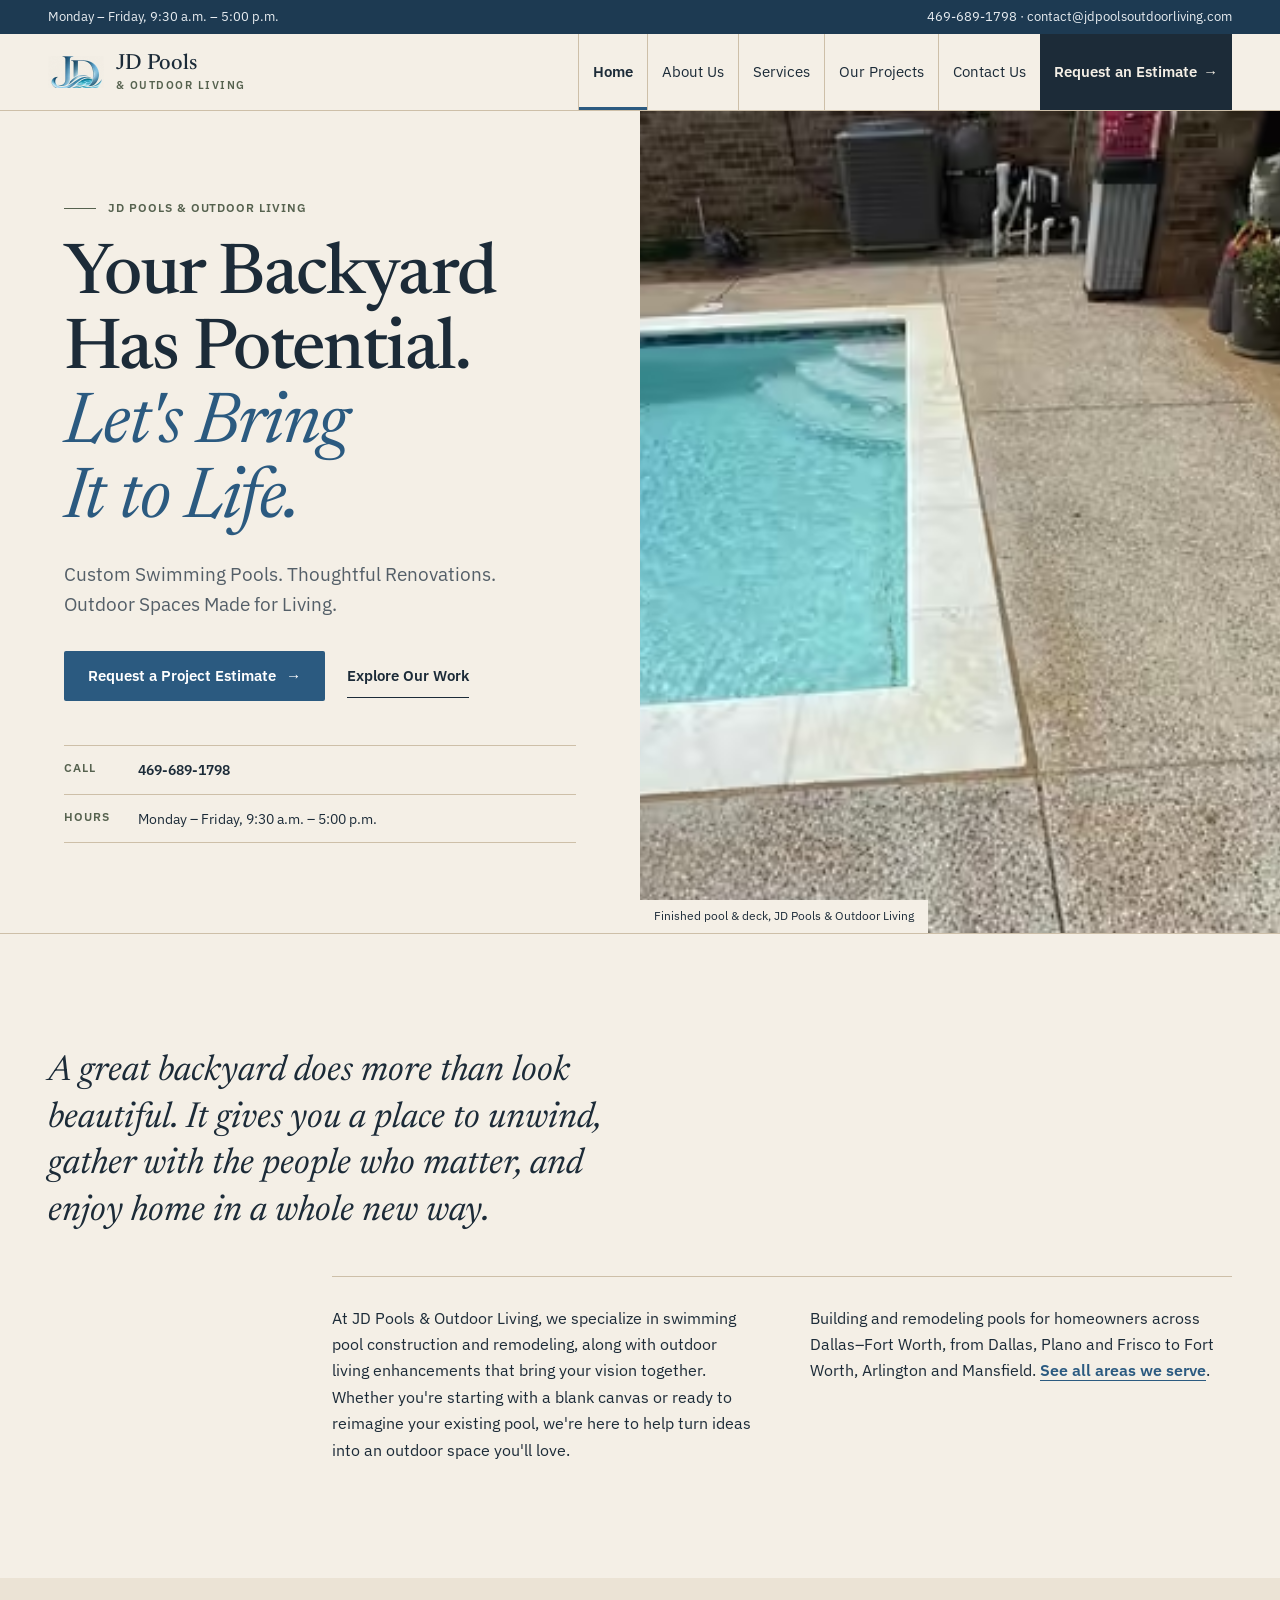
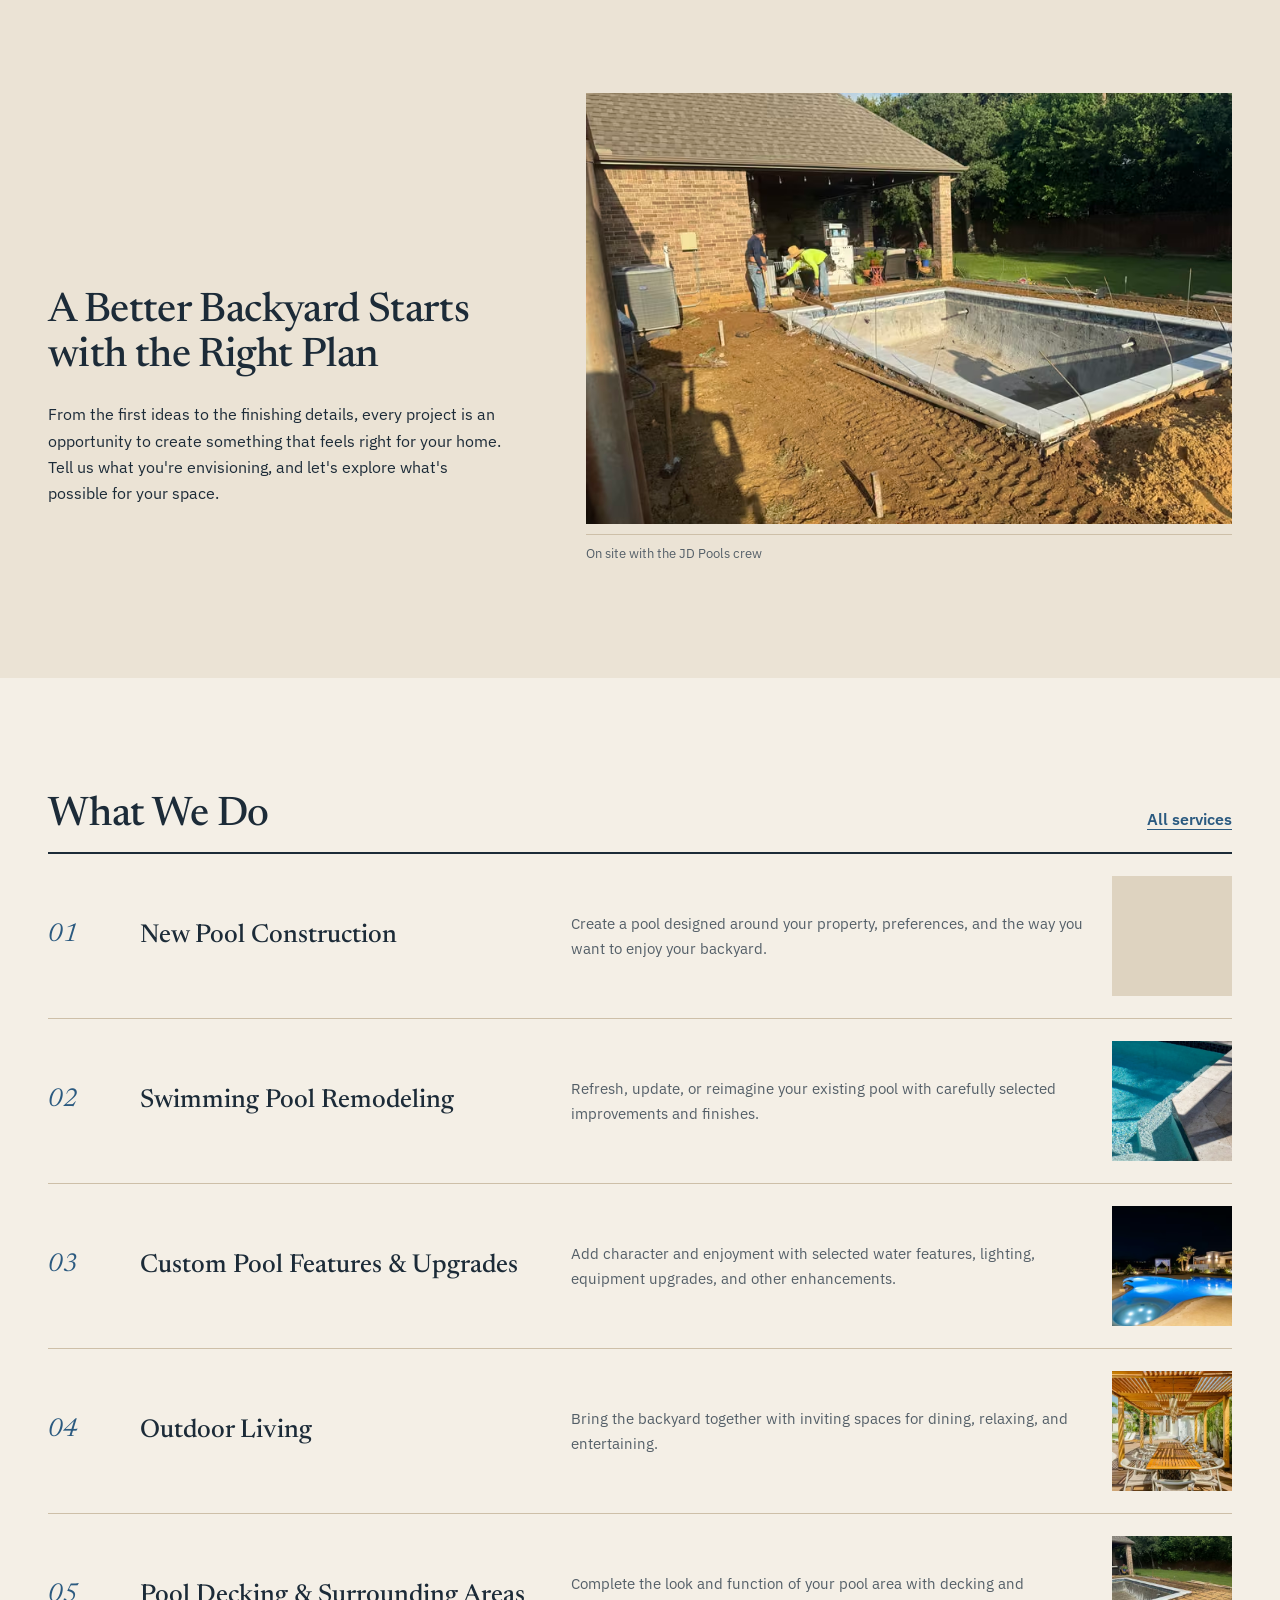
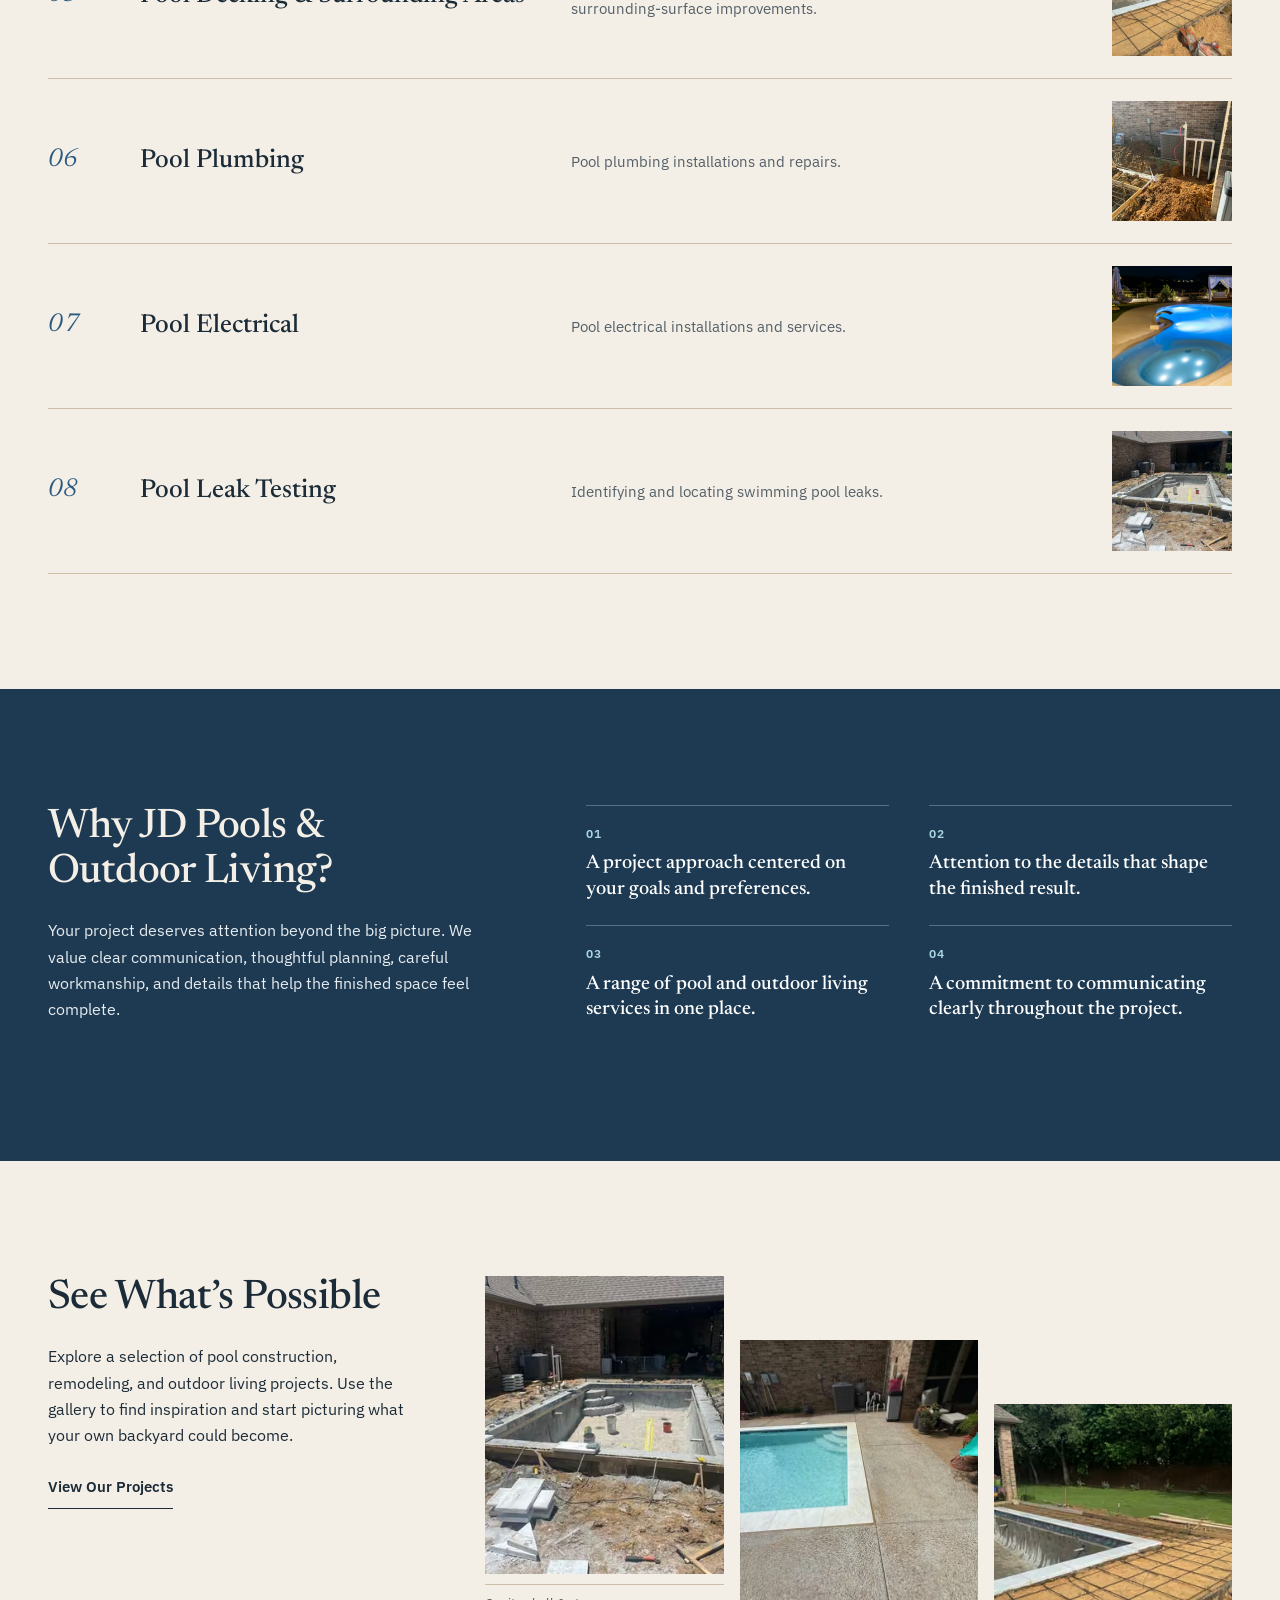
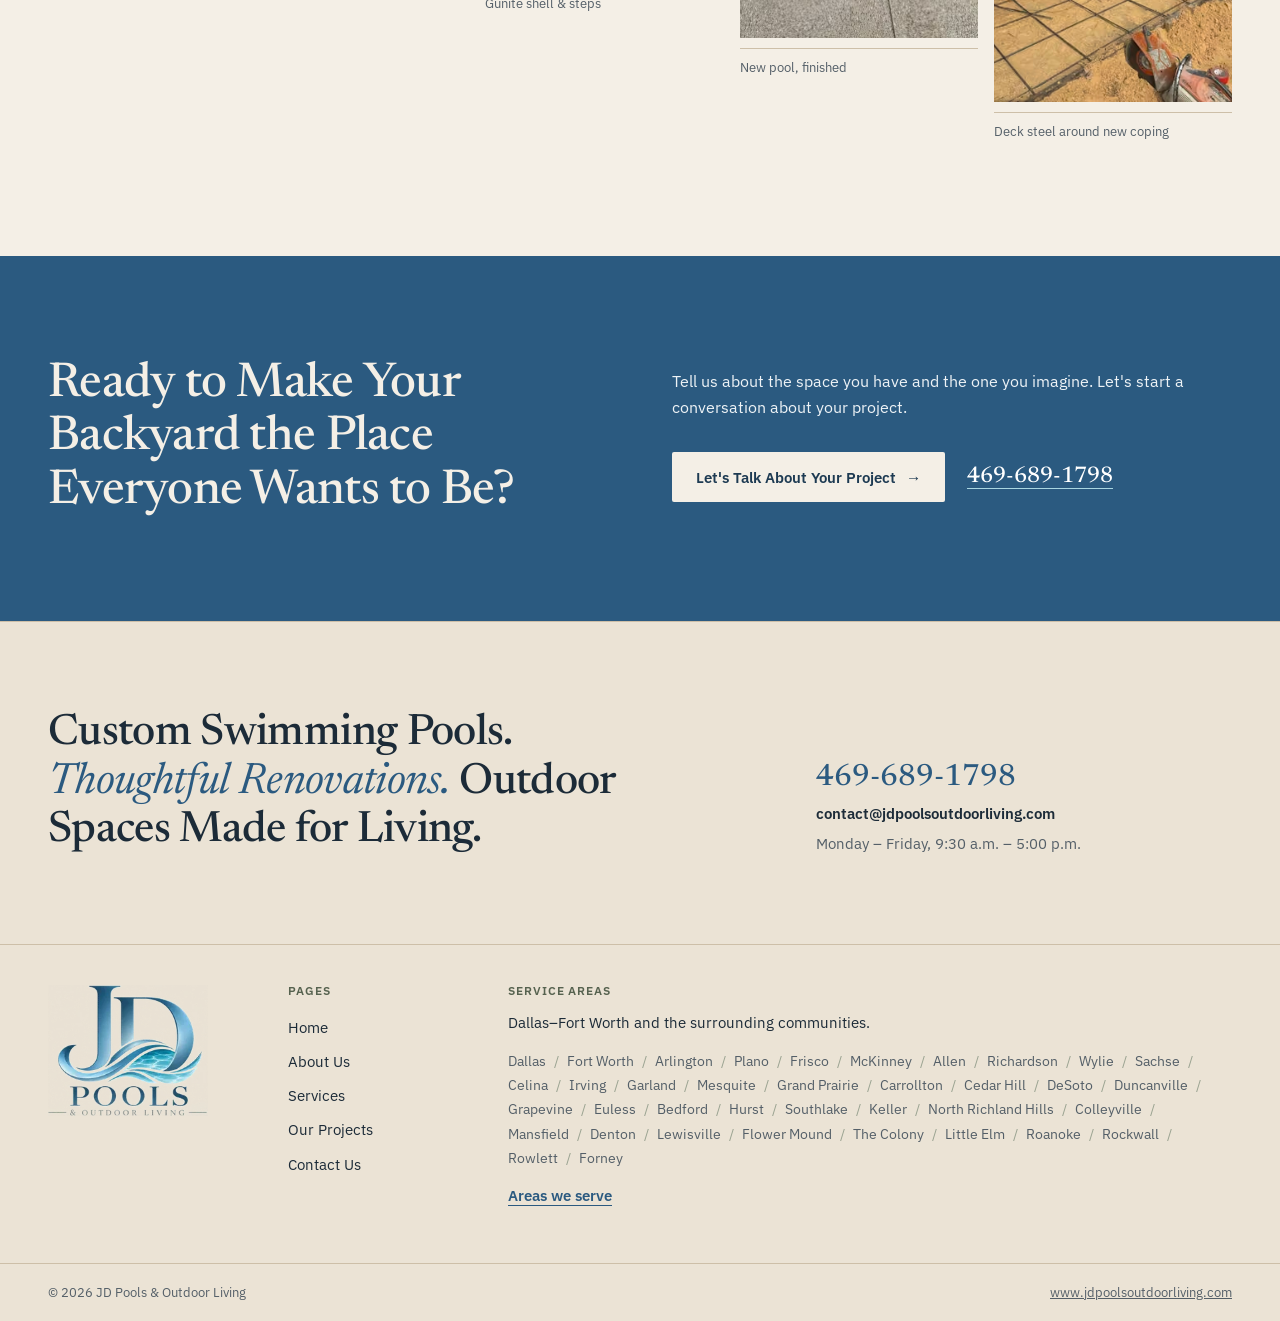
==== index.html @ 6edae6ec "Publish Version C static preview for GitHub Pages" ====
<!doctype html>
<html lang="en-US">
<head>
<meta charset="utf-8">
<meta name="viewport" content="width=device-width, initial-scale=1">
<title>Custom Pool Builder in Dallas–Fort Worth | JD Pools &amp; Outdoor Living</title>
<meta name="description" content="Custom swimming pools, thoughtful renovations and outdoor spaces made for living. Pool construction and remodeling across Dallas, Fort Worth, Plano, Frisco, Arlington and nearby DFW cities."><meta name="robots" content="noindex, nofollow"><link rel="canonical" href="https://www.jdpoolsoutdoorliving.com/">
<meta property="og:type" content="website">
<meta property="og:site_name" content="JD Pools &amp; Outdoor Living">
<meta property="og:title" content="Custom Pool Builder in Dallas–Fort Worth | JD Pools &amp; Outdoor Living">
<meta property="og:description" content="Custom swimming pools, thoughtful renovations and outdoor spaces made for living. Pool construction and remodeling across Dallas, Fort Worth, Plano, Frisco, Arlington and nearby DFW cities."><meta property="og:url" content="https://www.jdpoolsoutdoorliving.com/">
<meta property="og:image" content="https://www.jdpoolsoutdoorliving.com/static/img/logo.png"><meta property="og:image:width" content="1122"><meta property="og:image:height" content="937"><meta name="twitter:card" content="summary">
<meta name="theme-color" content="#f3eee5">
<link rel="icon" href="static/img/favicon-32.png" type="image/png">
<link rel="icon" href="favicon.ico" sizes="32x32">
<link rel="apple-touch-icon" href="static/img/apple-touch-icon.png">
<link rel="preload" href="static/fonts/newsreader-500-latin.woff2" as="font" type="font/woff2" crossorigin>
<link rel="preload" href="static/fonts/newsreader-400i-latin.woff2" as="font" type="font/woff2" crossorigin>
<link rel="preload" href="static/fonts/ibmplexsans-var-latin.woff2" as="font" type="font/woff2" crossorigin>
<link rel="stylesheet" href="static/css/site.css?v=202611111937">
<link rel="preload" as="image" type="image/avif" media="(max-width: 899px)" imagesrcset="static/img/photos/finished-patio-m-480.avif 480w, static/img/photos/finished-patio-m-800.avif 800w, static/img/photos/finished-patio-m-1200.avif 1200w" imagesizes="100vw" fetchpriority="high"><link rel="preload" as="image" type="image/avif" media="(min-width: 900px)" imagesrcset="static/img/photos/finished-patio-480.avif 480w, static/img/photos/finished-patio-800.avif 800w, static/img/photos/finished-patio-1200.avif 1200w" imagesizes="50vw" fetchpriority="high"><script type="application/ld+json">{
 "@context": "https://schema.org",
 "@type": [
  "LocalBusiness",
  "HomeAndConstructionBusiness"
 ],
 "@id": "https://www.jdpoolsoutdoorliving.com/#business",
 "name": "JD Pools & Outdoor Living",
 "url": "https://www.jdpoolsoutdoorliving.com/",
 "logo": "https://www.jdpoolsoutdoorliving.com/static/img/logo.png",
 "image": "https://www.jdpoolsoutdoorliving.com/static/img/logo.png",
 "telephone": "+14696891798",
 "email": "contact@jdpoolsoutdoorliving.com",
 "openingHoursSpecification": [
  {
   "@type": "OpeningHoursSpecification",
   "dayOfWeek": [
    "Monday",
    "Tuesday",
    "Wednesday",
    "Thursday",
    "Friday"
   ],
   "opens": "09:30",
   "closes": "17:00"
  }
 ],
 "areaServed": [
  {
   "@type": "City",
   "name": "Dallas",
   "containedInPlace": {
    "@type": "AdministrativeArea",
    "name": "Dallas County, Texas",
    "containedInPlace": {
     "@type": "State",
     "name": "Texas"
    }
   }
  },
  {
   "@type": "City",
   "name": "Fort Worth",
   "containedInPlace": {
    "@type": "AdministrativeArea",
    "name": "Tarrant County, Texas",
    "containedInPlace": {
     "@type": "State",
     "name": "Texas"
    }
   }
  },
  {
   "@type": "City",
   "name": "Arlington",
   "containedInPlace": {
    "@type": "AdministrativeArea",
    "name": "Tarrant County, Texas",
    "containedInPlace": {
     "@type": "State",
     "name": "Texas"
    }
   }
  },
  {
   "@type": "City",
   "name": "Plano",
   "containedInPlace": {
    "@type": "AdministrativeArea",
    "name": "Collin County, Texas",
    "containedInPlace": {
     "@type": "State",
     "name": "Texas"
    }
   }
  },
  {
   "@type": "City",
   "name": "Frisco",
   "containedInPlace": {
    "@type": "AdministrativeArea",
    "name": "Collin County, Texas",
    "containedInPlace": {
     "@type": "State",
     "name": "Texas"
    }
   }
  },
  {
   "@type": "City",
   "name": "McKinney",
   "containedInPlace": {
    "@type": "AdministrativeArea",
    "name": "Collin County, Texas",
    "containedInPlace": {
     "@type": "State",
     "name": "Texas"
    }
   }
  },
  {
   "@type": "City",
   "name": "Allen",
   "containedInPlace": {
    "@type": "AdministrativeArea",
    "name": "Collin County, Texas",
    "containedInPlace": {
     "@type": "State",
     "name": "Texas"
    }
   }
  },
  {
   "@type": "City",
   "name": "Richardson",
   "containedInPlace": {
    "@type": "AdministrativeArea",
    "name": "Dallas County, Texas",
    "containedInPlace": {
     "@type": "State",
     "name": "Texas"
    }
   }
  },
  {
   "@type": "City",
   "name": "Wylie",
   "containedInPlace": {
    "@type": "AdministrativeArea",
    "name": "Collin County, Texas",
    "containedInPlace": {
     "@type": "State",
     "name": "Texas"
    }
   }
  },
  {
   "@type": "City",
   "name": "Sachse",
   "containedInPlace": {
    "@type": "AdministrativeArea",
    "name": "Dallas County, Texas",
    "containedInPlace": {
     "@type": "State",
     "name": "Texas"
    }
   }
  },
  {
   "@type": "City",
   "name": "Celina",
   "containedInPlace": {
    "@type": "AdministrativeArea",
    "name": "Collin County, Texas",
    "containedInPlace": {
     "@type": "State",
     "name": "Texas"
    }
   }
  },
  {
   "@type": "City",
   "name": "Irving",
   "containedInPlace": {
    "@type": "AdministrativeArea",
    "name": "Dallas County, Texas",
    "containedInPlace": {
     "@type": "State",
     "name": "Texas"
    }
   }
  },
  {
   "@type": "City",
   "name": "Garland",
   "containedInPlace": {
    "@type": "AdministrativeArea",
    "name": "Dallas County, Texas",
    "containedInPlace": {
     "@type": "State",
     "name": "Texas"
    }
   }
  },
  {
   "@type": "City",
   "name": "Mesquite",
   "containedInPlace": {
    "@type": "AdministrativeArea",
    "name": "Dallas County, Texas",
    "containedInPlace": {
     "@type": "State",
     "name": "Texas"
    }
   }
  },
  {
   "@type": "City",
   "name": "Grand Prairie",
   "containedInPlace": {
    "@type": "AdministrativeArea",
    "name": "Dallas County, Texas",
    "containedInPlace": {
     "@type": "State",
     "name": "Texas"
    }
   }
  },
  {
   "@type": "City",
   "name": "Carrollton",
   "containedInPlace": {
    "@type": "AdministrativeArea",
    "name": "Dallas County, Texas",
    "containedInPlace": {
     "@type": "State",
     "name": "Texas"
    }
   }
  },
  {
   "@type": "City",
   "name": "Cedar Hill",
   "containedInPlace": {
    "@type": "AdministrativeArea",
    "name": "Dallas County, Texas",
    "containedInPlace": {
     "@type": "State",
     "name": "Texas"
    }
   }
  },
  {
   "@type": "City",
   "name": "DeSoto",
   "containedInPlace": {
    "@type": "AdministrativeArea",
    "name": "Dallas County, Texas",
    "containedInPlace": {
     "@type": "State",
     "name": "Texas"
    }
   }
  },
  {
   "@type": "City",
   "name": "Duncanville",
   "containedInPlace": {
    "@type": "AdministrativeArea",
    "name": "Dallas County, Texas",
    "containedInPlace": {
     "@type": "State",
     "name": "Texas"
    }
   }
  },
  {
   "@type": "City",
   "name": "Grapevine",
   "containedInPlace": {
    "@type": "AdministrativeArea",
    "name": "Tarrant County, Texas",
    "containedInPlace": {
     "@type": "State",
     "name": "Texas"
    }
   }
  },
  {
   "@type": "City",
   "name": "Euless",
   "containedInPlace": {
    "@type": "AdministrativeArea",
    "name": "Tarrant County, Texas",
    "containedInPlace": {
     "@type": "State",
     "name": "Texas"
    }
   }
  },
  {
   "@type": "City",
   "name": "Bedford",
   "containedInPlace": {
    "@type": "AdministrativeArea",
    "name": "Tarrant County, Texas",
    "containedInPlace": {
     "@type": "State",
     "name": "Texas"
    }
   }
  },
  {
   "@type": "City",
   "name": "Hurst",
   "containedInPlace": {
    "@type": "AdministrativeArea",
    "name": "Tarrant County, Texas",
    "containedInPlace": {
     "@type": "State",
     "name": "Texas"
    }
   }
  },
  {
   "@type": "City",
   "name": "Southlake",
   "containedInPlace": {
    "@type": "AdministrativeArea",
    "name": "Tarrant County, Texas",
    "containedInPlace": {
     "@type": "State",
     "name": "Texas"
    }
   }
  },
  {
   "@type": "City",
   "name": "Keller",
   "containedInPlace": {
    "@type": "AdministrativeArea",
    "name": "Tarrant County, Texas",
    "containedInPlace": {
     "@type": "State",
     "name": "Texas"
    }
   }
  },
  {
   "@type": "City",
   "name": "North Richland Hills",
   "containedInPlace": {
    "@type": "AdministrativeArea",
    "name": "Tarrant County, Texas",
    "containedInPlace": {
     "@type": "State",
     "name": "Texas"
    }
   }
  },
  {
   "@type": "City",
   "name": "Colleyville",
   "containedInPlace": {
    "@type": "AdministrativeArea",
    "name": "Tarrant County, Texas",
    "containedInPlace": {
     "@type": "State",
     "name": "Texas"
    }
   }
  },
  {
   "@type": "City",
   "name": "Mansfield",
   "containedInPlace": {
    "@type": "AdministrativeArea",
    "name": "Tarrant County, Texas",
    "containedInPlace": {
     "@type": "State",
     "name": "Texas"
    }
   }
  },
  {
   "@type": "City",
   "name": "Denton",
   "containedInPlace": {
    "@type": "AdministrativeArea",
    "name": "Denton County, Texas",
    "containedInPlace": {
     "@type": "State",
     "name": "Texas"
    }
   }
  },
  {
   "@type": "City",
   "name": "Lewisville",
   "containedInPlace": {
    "@type": "AdministrativeArea",
    "name": "Denton County, Texas",
    "containedInPlace": {
     "@type": "State",
     "name": "Texas"
    }
   }
  },
  {
   "@type": "City",
   "name": "Flower Mound",
   "containedInPlace": {
    "@type": "AdministrativeArea",
    "name": "Denton County, Texas",
    "containedInPlace": {
     "@type": "State",
     "name": "Texas"
    }
   }
  },
  {
   "@type": "City",
   "name": "The Colony",
   "containedInPlace": {
    "@type": "AdministrativeArea",
    "name": "Denton County, Texas",
    "containedInPlace": {
     "@type": "State",
     "name": "Texas"
    }
   }
  },
  {
   "@type": "City",
   "name": "Little Elm",
   "containedInPlace": {
    "@type": "AdministrativeArea",
    "name": "Denton County, Texas",
    "containedInPlace": {
     "@type": "State",
     "name": "Texas"
    }
   }
  },
  {
   "@type": "City",
   "name": "Roanoke",
   "containedInPlace": {
    "@type": "AdministrativeArea",
    "name": "Denton County, Texas",
    "containedInPlace": {
     "@type": "State",
     "name": "Texas"
    }
   }
  },
  {
   "@type": "City",
   "name": "Rockwall",
   "containedInPlace": {
    "@type": "AdministrativeArea",
    "name": "Rockwall County, Texas",
    "containedInPlace": {
     "@type": "State",
     "name": "Texas"
    }
   }
  },
  {
   "@type": "City",
   "name": "Rowlett",
   "containedInPlace": {
    "@type": "AdministrativeArea",
    "name": "Dallas County, Texas",
    "containedInPlace": {
     "@type": "State",
     "name": "Texas"
    }
   }
  },
  {
   "@type": "City",
   "name": "Forney",
   "containedInPlace": {
    "@type": "AdministrativeArea",
    "name": "Kaufman County, Texas",
    "containedInPlace": {
     "@type": "State",
     "name": "Texas"
    }
   }
  }
 ],
 "makesOffer": [
  {
   "@type": "Offer",
   "itemOffered": {
    "@type": "Service",
    "name": "New Swimming Pool Construction"
   }
  },
  {
   "@type": "Offer",
   "itemOffered": {
    "@type": "Service",
    "name": "Swimming Pool Remodeling"
   }
  },
  {
   "@type": "Offer",
   "itemOffered": {
    "@type": "Service",
    "name": "Custom Pool Features & Upgrades"
   }
  },
  {
   "@type": "Offer",
   "itemOffered": {
    "@type": "Service",
    "name": "Outdoor Living"
   }
  },
  {
   "@type": "Offer",
   "itemOffered": {
    "@type": "Service",
    "name": "Pool Decking & Surrounding Areas"
   }
  },
  {
   "@type": "Offer",
   "itemOffered": {
    "@type": "Service",
    "name": "Pool Plumbing"
   }
  },
  {
   "@type": "Offer",
   "itemOffered": {
    "@type": "Service",
    "name": "Pool Electrical"
   }
  },
  {
   "@type": "Offer",
   "itemOffered": {
    "@type": "Service",
    "name": "Pool Leak Testing"
   }
  }
 ]
}</script></head>
<body class="page-index has-split">
<a class="skip" href="#main">Skip to content</a>
<header class="hdr" data-hdr>
  <div class="hdr__util">
    <div class="wrap hdr__util-in">
      <p>Monday – Friday, 9:30 a.m. – 5:00 p.m.</p>
      <p><a href="tel:+14696891798">469-689-1798</a><span aria-hidden="true"> · </span><a href="mailto:contact@jdpoolsoutdoorliving.com">contact@jdpoolsoutdoorliving.com</a></p>
    </div>
  </div>
  <div class="hdr__in wrap">
    <a class="brand" href="index.html" aria-label="JD Pools &amp; Outdoor Living, home">
      <picture><source type="image/webp" srcset="static/img/mark-c-112.webp"><img class="brand__mark" src="static/img/mark-c-112.png" width="56" height="32" alt=""></picture>
      <span class="brand__name">JD Pools<span class="brand__sub">&amp; Outdoor Living</span></span>
    </a>
    <nav class="nav" aria-label="Main">
      <button class="nav__toggle" aria-expanded="false" aria-controls="menu" data-menu-btn>Menu</button>
      <ul id="menu" class="nav__list" data-menu>
<li><a href="index.html" aria-current="page">Home</a></li><li><a href="about.html">About Us</a></li><li><a href="services.html">Services</a></li><li><a href="projects.html">Our Projects</a></li><li><a href="contact.html">Contact Us</a></li>        <li class="nav__cta"><a href="contact.html#estimate">Request an Estimate <span aria-hidden="true">&rarr;</span></a></li>
      </ul>
    </nav>
  </div>
</header>
<main id="main">
<section class="split-hero" aria-labelledby="h1">
  <div class="split-hero__text">
    <div class="split-hero__in">
      <p class="kicker">JD Pools &amp; Outdoor Living</p>
      <h1 id="h1" class="display">Your Backyard Has Potential. <em>Let's Bring It to Life.</em></h1>
      <p class="lede">Custom Swimming Pools. Thoughtful Renovations. Outdoor Spaces Made for Living.</p>
      <p class="btnrow"><a class="btn btn--primary" href="contact.html#estimate">Request a Project Estimate</a> <a class="btn btn--line" href="projects.html">Explore Our Work</a></p>
      <dl class="ledger">
        <div><dt>Call</dt><dd><a href="tel:+14696891798">469-689-1798</a></dd></div>
        <div><dt>Hours</dt><dd>Monday – Friday, 9:30 a.m. – 5:00 p.m.</dd></div>
      </dl>
    </div>
  </div>
  <figure class="split-hero__media">
    <div class="photo split-hero__photo" style="aspect-ratio:3/4" data-src="client"><picture><source media="(max-width: 899px)" type="image/avif" srcset="static/img/photos/finished-patio-m-480.avif 480w, static/img/photos/finished-patio-m-800.avif 800w, static/img/photos/finished-patio-m-1200.avif 1200w" sizes="100vw"><source media="(max-width: 899px)" type="image/webp" srcset="static/img/photos/finished-patio-m-480.webp 480w, static/img/photos/finished-patio-m-800.webp 800w, static/img/photos/finished-patio-m-1200.webp 1200w" sizes="100vw"><source media="(max-width: 899px)" srcset="static/img/photos/finished-patio-m-480.jpg 480w, static/img/photos/finished-patio-m-800.jpg 800w, static/img/photos/finished-patio-m-1200.jpg 1200w" sizes="100vw"><source type="image/avif" srcset="static/img/photos/finished-patio-480.avif 480w, static/img/photos/finished-patio-800.avif 800w, static/img/photos/finished-patio-1200.avif 1200w" sizes="(min-width: 900px) 50vw, 100vw"><source type="image/webp" srcset="static/img/photos/finished-patio-480.webp 480w, static/img/photos/finished-patio-800.webp 800w, static/img/photos/finished-patio-1200.webp 1200w" sizes="(min-width: 900px) 50vw, 100vw"><img src="static/img/photos/finished-patio-1200.jpg" srcset="static/img/photos/finished-patio-480.jpg 480w, static/img/photos/finished-patio-800.jpg 800w, static/img/photos/finished-patio-1200.jpg 1200w" sizes="(min-width: 900px) 50vw, 100vw" alt="Finished pool with blue water and entry steps beside an exposed-aggregate deck and brick patio" width="1200" height="1600" fetchpriority="high" loading="eager" decoding="async" style="object-position:50% 40%"></picture></div>
    <figcaption>Finished pool &amp; deck, JD Pools &amp; Outdoor Living</figcaption>
  </figure>
</section>

<section class="opener wrap" aria-label="Introduction">
  <p class="opener__big">A great backyard does more than look beautiful. It gives you a place to unwind, gather with the people who matter, and enjoy home in a whole new way.</p>
  <div class="opener__cols">
    <p>At JD Pools &amp; Outdoor Living, we specialize in swimming pool construction and remodeling, along with outdoor living enhancements that bring your vision together. Whether you're starting with a blank canvas or ready to reimagine your existing pool, we're here to help turn ideas into an outdoor space you'll love.</p>
    <p>Building and remodeling pools for homeowners across Dallas–Fort Worth, from Dallas, Plano and Frisco to Fort Worth, Arlington and Mansfield. <a class="link" href="contact.html#areas">See all areas we serve</a>.</p>
  </div>
</section>

<section class="plan" aria-labelledby="plan">
  <div class="wrap plan__grid">
    <div class="plan__text">
      <h2 id="plan" class="h2">A Better Backyard Starts with the Right Plan</h2>
      <p>From the first ideas to the finishing details, every project is an opportunity to create something that feels right for your home. Tell us what you're envisioning, and let's explore what's possible for your space.</p>
    </div>
    <figure class="plan__media"><div class="photo " style="aspect-ratio:3/2" data-src="client"><picture><source type="image/avif" srcset="static/img/photos/coping-crew-480.avif 480w, static/img/photos/coping-crew-800.avif 800w, static/img/photos/coping-crew-1200.avif 1200w, static/img/photos/coping-crew-1600.avif 1600w" sizes="(min-width: 900px) 55vw, 100vw"><source type="image/webp" srcset="static/img/photos/coping-crew-480.webp 480w, static/img/photos/coping-crew-800.webp 800w, static/img/photos/coping-crew-1200.webp 1200w, static/img/photos/coping-crew-1600.webp 1600w" sizes="(min-width: 900px) 55vw, 100vw"><img src="static/img/photos/coping-crew-1200.jpg" srcset="static/img/photos/coping-crew-480.jpg 480w, static/img/photos/coping-crew-800.jpg 800w, static/img/photos/coping-crew-1200.jpg 1200w, static/img/photos/coping-crew-1600.jpg 1600w" sizes="(min-width: 900px) 55vw, 100vw" alt="Crew finishing coping around a new pool shell beside a covered brick patio" width="1200" height="900" loading="lazy" decoding="async" style="object-position:40% 50%"></picture></div><figcaption>On site with the JD Pools crew</figcaption></figure>
  </div>
</section>

<section class="services-index wrap" aria-labelledby="wwd">
  <div class="sec-head">
    <h2 id="wwd" class="h2">What We Do</h2>
    <p><a class="link" href="services.html">All services</a></p>
  </div>
  <ol class="rows">
    <li class="row">
      <a href="services.html#new-pool-construction" class="row__link">
        <span class="row__n" aria-hidden="true">01</span>
        <h3 class="row__t">New Pool Construction</h3>
        <p class="row__d">Create a pool designed around your property, preferences, and the way you want to enjoy your backyard.</p>
        <span class="row__img"><div class="photo thumb" style="aspect-ratio:1/1" data-src="client"><picture><source type="image/avif" srcset="static/img/photos/finished-patio-480.avif 480w, static/img/photos/finished-patio-800.avif 800w, static/img/photos/finished-patio-1200.avif 1200w" sizes="(min-width: 900px) 120px, 88px"><source type="image/webp" srcset="static/img/photos/finished-patio-480.webp 480w, static/img/photos/finished-patio-800.webp 800w, static/img/photos/finished-patio-1200.webp 1200w" sizes="(min-width: 900px) 120px, 88px"><img src="static/img/photos/finished-patio-1200.jpg" srcset="static/img/photos/finished-patio-480.jpg 480w, static/img/photos/finished-patio-800.jpg 800w, static/img/photos/finished-patio-1200.jpg 1200w" sizes="(min-width: 900px) 120px, 88px" alt="Newly finished gunite pool with exposed-aggregate decking and brick patio" width="1200" height="1600" loading="lazy" decoding="async" style="object-position:50% 60%"></picture></div></span>
      </a>
    </li>
    <li class="row">
      <a href="services.html#pool-remodeling" class="row__link">
        <span class="row__n" aria-hidden="true">02</span>
        <h3 class="row__t">Swimming Pool Remodeling</h3>
        <p class="row__d">Refresh, update, or reimagine your existing pool with carefully selected improvements and finishes.</p>
        <span class="row__img"><div class="photo thumb" style="aspect-ratio:1/1" data-src="stock"><picture><source type="image/avif" srcset="static/img/photos/stock-pool-resurfaced-480.avif 480w, static/img/photos/stock-pool-resurfaced-800.avif 800w, static/img/photos/stock-pool-resurfaced-1200.avif 1200w, static/img/photos/stock-pool-resurfaced-1600.avif 1600w" sizes="(min-width: 900px) 120px, 88px"><source type="image/webp" srcset="static/img/photos/stock-pool-resurfaced-480.webp 480w, static/img/photos/stock-pool-resurfaced-800.webp 800w, static/img/photos/stock-pool-resurfaced-1200.webp 1200w, static/img/photos/stock-pool-resurfaced-1600.webp 1600w" sizes="(min-width: 900px) 120px, 88px"><img src="static/img/photos/stock-pool-resurfaced-1200.jpg" srcset="static/img/photos/stock-pool-resurfaced-480.jpg 480w, static/img/photos/stock-pool-resurfaced-800.jpg 800w, static/img/photos/stock-pool-resurfaced-1200.jpg 1200w, static/img/photos/stock-pool-resurfaced-1600.jpg 1600w" sizes="(min-width: 900px) 120px, 88px" alt="Pool steps with fresh blue waterline tile and travertine coping, illustrating a refreshed finish (stock photo, not a JD Pools project)" width="1200" height="800" loading="lazy" decoding="async" style="object-position:50% 50%"></picture></div></span>
      </a>
    </li>
    <li class="row">
      <a href="services.html#pool-features" class="row__link">
        <span class="row__n" aria-hidden="true">03</span>
        <h3 class="row__t">Custom Pool Features &amp; Upgrades</h3>
        <p class="row__d">Add character and enjoyment with selected water features, lighting, equipment upgrades, and other enhancements.</p>
        <span class="row__img"><div class="photo thumb" style="aspect-ratio:1/1" data-src="stock"><picture><source type="image/avif" srcset="static/img/photos/stock-pool-lights-night-480.avif 480w, static/img/photos/stock-pool-lights-night-800.avif 800w, static/img/photos/stock-pool-lights-night-1200.avif 1200w, static/img/photos/stock-pool-lights-night-1600.avif 1600w" sizes="(min-width: 900px) 120px, 88px"><source type="image/webp" srcset="static/img/photos/stock-pool-lights-night-480.webp 480w, static/img/photos/stock-pool-lights-night-800.webp 800w, static/img/photos/stock-pool-lights-night-1200.webp 1200w, static/img/photos/stock-pool-lights-night-1600.webp 1600w" sizes="(min-width: 900px) 120px, 88px"><img src="static/img/photos/stock-pool-lights-night-1200.jpg" srcset="static/img/photos/stock-pool-lights-night-480.jpg 480w, static/img/photos/stock-pool-lights-night-800.jpg 800w, static/img/photos/stock-pool-lights-night-1200.jpg 1200w, static/img/photos/stock-pool-lights-night-1600.jpg 1600w" sizes="(min-width: 900px) 120px, 88px" alt="Free-form pool glowing with underwater LED lights at night (stock photo)" width="1200" height="800" loading="lazy" decoding="async" style="object-position:50% 60%"></picture></div></span>
      </a>
    </li>
    <li class="row">
      <a href="services.html#outdoor-living" class="row__link">
        <span class="row__n" aria-hidden="true">04</span>
        <h3 class="row__t">Outdoor Living</h3>
        <p class="row__d">Bring the backyard together with inviting spaces for dining, relaxing, and entertaining.</p>
        <span class="row__img"><div class="photo thumb" style="aspect-ratio:1/1" data-src="stock"><picture><source type="image/avif" srcset="static/img/photos/stock-pergola-dining-480.avif 480w, static/img/photos/stock-pergola-dining-800.avif 800w, static/img/photos/stock-pergola-dining-1200.avif 1200w, static/img/photos/stock-pergola-dining-1600.avif 1600w" sizes="(min-width: 900px) 120px, 88px"><source type="image/webp" srcset="static/img/photos/stock-pergola-dining-480.webp 480w, static/img/photos/stock-pergola-dining-800.webp 800w, static/img/photos/stock-pergola-dining-1200.webp 1200w, static/img/photos/stock-pergola-dining-1600.webp 1600w" sizes="(min-width: 900px) 120px, 88px"><img src="static/img/photos/stock-pergola-dining-1200.jpg" srcset="static/img/photos/stock-pergola-dining-480.jpg 480w, static/img/photos/stock-pergola-dining-800.jpg 800w, static/img/photos/stock-pergola-dining-1200.jpg 1200w, static/img/photos/stock-pergola-dining-1600.jpg 1600w" sizes="(min-width: 900px) 120px, 88px" alt="Shaded wooden pergola over an outdoor dining table on a deck (stock photo)" width="1200" height="800" loading="lazy" decoding="async" style="object-position:50% 50%"></picture></div></span>
      </a>
    </li>
    <li class="row">
      <a href="services.html#pool-decking" class="row__link">
        <span class="row__n" aria-hidden="true">05</span>
        <h3 class="row__t">Pool Decking &amp; Surrounding Areas</h3>
        <p class="row__d">Complete the look and function of your pool area with decking and surrounding-surface improvements.</p>
        <span class="row__img"><div class="photo thumb" style="aspect-ratio:1/1" data-src="client"><picture><source type="image/avif" srcset="static/img/photos/deck-steel-480.avif 480w, static/img/photos/deck-steel-800.avif 800w, static/img/photos/deck-steel-1200.avif 1200w, static/img/photos/deck-steel-1600.avif 1600w" sizes="(min-width: 900px) 120px, 88px"><source type="image/webp" srcset="static/img/photos/deck-steel-480.webp 480w, static/img/photos/deck-steel-800.webp 800w, static/img/photos/deck-steel-1200.webp 1200w, static/img/photos/deck-steel-1600.webp 1600w" sizes="(min-width: 900px) 120px, 88px"><img src="static/img/photos/deck-steel-1200.jpg" srcset="static/img/photos/deck-steel-480.jpg 480w, static/img/photos/deck-steel-800.jpg 800w, static/img/photos/deck-steel-1200.jpg 1200w, static/img/photos/deck-steel-1600.jpg 1600w" sizes="(min-width: 900px) 120px, 88px" alt="Steel grid laid for a new pool deck around a freshly coped pool" width="1200" height="900" loading="lazy" decoding="async" style="object-position:50% 55%"></picture></div></span>
      </a>
    </li>
    <li class="row">
      <a href="services.html#pool-plumbing" class="row__link">
        <span class="row__n" aria-hidden="true">06</span>
        <h3 class="row__t">Pool Plumbing</h3>
        <p class="row__d">Pool plumbing installations and repairs.</p>
        <span class="row__img"><div class="photo thumb" style="aspect-ratio:1/1" data-src="client"><picture><source type="image/avif" srcset="static/img/photos/plumbing-stubouts-480.avif 480w, static/img/photos/plumbing-stubouts-800.avif 800w, static/img/photos/plumbing-stubouts-1200.avif 1200w, static/img/photos/plumbing-stubouts-1600.avif 1600w" sizes="(min-width: 900px) 120px, 88px"><source type="image/webp" srcset="static/img/photos/plumbing-stubouts-480.webp 480w, static/img/photos/plumbing-stubouts-800.webp 800w, static/img/photos/plumbing-stubouts-1200.webp 1200w, static/img/photos/plumbing-stubouts-1600.webp 1600w" sizes="(min-width: 900px) 120px, 88px"><img src="static/img/photos/plumbing-stubouts-1200.jpg" srcset="static/img/photos/plumbing-stubouts-480.jpg 480w, static/img/photos/plumbing-stubouts-800.jpg 800w, static/img/photos/plumbing-stubouts-1200.jpg 1200w, static/img/photos/plumbing-stubouts-1600.jpg 1600w" sizes="(min-width: 900px) 120px, 88px" alt="New pool plumbing stub-outs beside the home before the equipment pad is set" width="1200" height="1600" loading="lazy" decoding="async" style="object-position:50% 55%"></picture></div></span>
      </a>
    </li>
    <li class="row">
      <a href="services.html#pool-electrical" class="row__link">
        <span class="row__n" aria-hidden="true">07</span>
        <h3 class="row__t">Pool Electrical</h3>
        <p class="row__d">Pool electrical installations and services.</p>
        <span class="row__img"><div class="photo thumb" style="aspect-ratio:1/1" data-src="stock"><picture><source type="image/avif" srcset="static/img/photos/stock-pool-lights-detail-480.avif 480w, static/img/photos/stock-pool-lights-detail-800.avif 800w, static/img/photos/stock-pool-lights-detail-1200.avif 1200w" sizes="(min-width: 900px) 120px, 88px"><source type="image/webp" srcset="static/img/photos/stock-pool-lights-detail-480.webp 480w, static/img/photos/stock-pool-lights-detail-800.webp 800w, static/img/photos/stock-pool-lights-detail-1200.webp 1200w" sizes="(min-width: 900px) 120px, 88px"><img src="static/img/photos/stock-pool-lights-detail-1200.jpg" srcset="static/img/photos/stock-pool-lights-detail-480.jpg 480w, static/img/photos/stock-pool-lights-detail-800.jpg 800w, static/img/photos/stock-pool-lights-detail-1200.jpg 1200w" sizes="(min-width: 900px) 120px, 88px" alt="Underwater LED pool lights glowing in a pool&#39;s shallow lounging area at night (stock photo)" width="1200" height="900" loading="lazy" decoding="async" style="object-position:40% 60%"></picture></div></span>
      </a>
    </li>
    <li class="row">
      <a href="services.html#leak-testing" class="row__link">
        <span class="row__n" aria-hidden="true">08</span>
        <h3 class="row__t">Pool Leak Testing</h3>
        <p class="row__d">Identifying and locating swimming pool leaks.</p>
        <span class="row__img"><div class="photo thumb" style="aspect-ratio:1/1" data-src="client"><picture><source type="image/avif" srcset="static/img/photos/gunite-steps-480.avif 480w, static/img/photos/gunite-steps-800.avif 800w, static/img/photos/gunite-steps-1200.avif 1200w, static/img/photos/gunite-steps-1600.avif 1600w" sizes="(min-width: 900px) 120px, 88px"><source type="image/webp" srcset="static/img/photos/gunite-steps-480.webp 480w, static/img/photos/gunite-steps-800.webp 800w, static/img/photos/gunite-steps-1200.webp 1200w, static/img/photos/gunite-steps-1600.webp 1600w" sizes="(min-width: 900px) 120px, 88px"><img src="static/img/photos/gunite-steps-1200.jpg" srcset="static/img/photos/gunite-steps-480.jpg 480w, static/img/photos/gunite-steps-800.jpg 800w, static/img/photos/gunite-steps-1200.jpg 1200w, static/img/photos/gunite-steps-1600.jpg 1600w" sizes="(min-width: 900px) 120px, 88px" alt="Gunite pool shell with entry steps before plaster, coping stacked beside it" width="1200" height="900" loading="lazy" decoding="async" style="object-position:50% 55%"></picture></div></span>
      </a>
    </li>
  </ol>
</section>

<section class="why" aria-labelledby="why">
  <div class="wrap why__grid">
    <div class="why__head">
      <h2 id="why" class="h2 h2--light">Why JD Pools &amp; Outdoor Living?</h2>
      <p>Your project deserves attention beyond the big picture. We value clear communication, thoughtful planning, careful workmanship, and details that help the finished space feel complete.</p>
    </div>
    <ol class="why__list">
      <li>A project approach centered on your goals and preferences.</li>
      <li>Attention to the details that shape the finished result.</li>
      <li>A range of pool and outdoor living services in one place.</li>
      <li>A commitment to communicating clearly throughout the project.</li>
    </ol>
  </div>
</section>

<section class="possible wrap" aria-labelledby="see">
  <div class="possible__text">
    <h2 id="see" class="h2">See What&rsquo;s Possible</h2>
    <p>Explore a selection of pool construction, remodeling, and outdoor living projects. Use the gallery to find inspiration and start picturing what your own backyard could become.</p>
    <p><a class="btn btn--line" href="projects.html">View Our Projects</a></p>
  </div>
  <div class="strip">
    <figure><div class="photo " style="aspect-ratio:4/5" data-src="client"><picture><source type="image/avif" srcset="static/img/photos/gunite-steps-480.avif 480w, static/img/photos/gunite-steps-800.avif 800w, static/img/photos/gunite-steps-1200.avif 1200w, static/img/photos/gunite-steps-1600.avif 1600w" sizes="(min-width: 900px) 30vw, 80vw"><source type="image/webp" srcset="static/img/photos/gunite-steps-480.webp 480w, static/img/photos/gunite-steps-800.webp 800w, static/img/photos/gunite-steps-1200.webp 1200w, static/img/photos/gunite-steps-1600.webp 1600w" sizes="(min-width: 900px) 30vw, 80vw"><img src="static/img/photos/gunite-steps-1200.jpg" srcset="static/img/photos/gunite-steps-480.jpg 480w, static/img/photos/gunite-steps-800.jpg 800w, static/img/photos/gunite-steps-1200.jpg 1200w, static/img/photos/gunite-steps-1600.jpg 1600w" sizes="(min-width: 900px) 30vw, 80vw" alt="Gunite pool shell with entry steps and coping stacked ready to set" width="1200" height="900" loading="lazy" decoding="async" style="object-position:50% 50%"></picture></div><figcaption>Gunite shell &amp; steps</figcaption></figure>
    <figure><div class="photo " style="aspect-ratio:4/5" data-src="client"><picture><source type="image/avif" srcset="static/img/photos/finished-patio-480.avif 480w, static/img/photos/finished-patio-800.avif 800w, static/img/photos/finished-patio-1200.avif 1200w" sizes="(min-width: 900px) 30vw, 80vw"><source type="image/webp" srcset="static/img/photos/finished-patio-480.webp 480w, static/img/photos/finished-patio-800.webp 800w, static/img/photos/finished-patio-1200.webp 1200w" sizes="(min-width: 900px) 30vw, 80vw"><img src="static/img/photos/finished-patio-1200.jpg" srcset="static/img/photos/finished-patio-480.jpg 480w, static/img/photos/finished-patio-800.jpg 800w, static/img/photos/finished-patio-1200.jpg 1200w" sizes="(min-width: 900px) 30vw, 80vw" alt="Finished pool with blue water beside an exposed-aggregate deck and brick patio" width="1200" height="1600" loading="lazy" decoding="async" style="object-position:50% 55%"></picture></div><figcaption>New pool, finished</figcaption></figure>
    <figure><div class="photo " style="aspect-ratio:4/5" data-src="client"><picture><source type="image/avif" srcset="static/img/photos/deck-steel-480.avif 480w, static/img/photos/deck-steel-800.avif 800w, static/img/photos/deck-steel-1200.avif 1200w, static/img/photos/deck-steel-1600.avif 1600w" sizes="(min-width: 900px) 30vw, 80vw"><source type="image/webp" srcset="static/img/photos/deck-steel-480.webp 480w, static/img/photos/deck-steel-800.webp 800w, static/img/photos/deck-steel-1200.webp 1200w, static/img/photos/deck-steel-1600.webp 1600w" sizes="(min-width: 900px) 30vw, 80vw"><img src="static/img/photos/deck-steel-1200.jpg" srcset="static/img/photos/deck-steel-480.jpg 480w, static/img/photos/deck-steel-800.jpg 800w, static/img/photos/deck-steel-1200.jpg 1200w, static/img/photos/deck-steel-1600.jpg 1600w" sizes="(min-width: 900px) 30vw, 80vw" alt="Steel grid laid for a new pool deck around a freshly coped pool" width="1200" height="900" loading="lazy" decoding="async" style="object-position:50% 55%"></picture></div><figcaption>Deck steel around new coping</figcaption></figure>
  </div>
</section>

<section class="cta" aria-labelledby="cta-h">
  <div class="wrap cta__grid">
    <div class="cta__text">
      <h2 id="cta-h" class="h2 h2--light">Ready to Make Your Backyard the Place Everyone Wants to Be?</h2>
    </div>
    <div class="cta__body">
<p>Tell us about the space you have and the one you imagine. Let&#39;s start a conversation about your project.</p>      <p class="btnrow"><a class="btn btn--light" href="contact.html#estimate">Let&#39;s Talk About Your Project</a> <a class="cta__tel" href="tel:+14696891798">469-689-1798</a></p>
    </div>
  </div>
</section></main>
<footer class="ftr">
  <div class="wrap ftr__top">
    <p class="ftr__big">Custom Swimming Pools. <em>Thoughtful Renovations.</em> Outdoor Spaces Made for Living.</p>
    <div class="ftr__reach">
      <a class="ftr__phone" href="tel:+14696891798">469-689-1798</a>
      <a href="mailto:contact@jdpoolsoutdoorliving.com">contact@jdpoolsoutdoorliving.com</a>
      <p>Monday – Friday, 9:30 a.m. – 5:00 p.m.</p>
    </div>
  </div>
  <div class="wrap ftr__mid">
    <div class="ftr__brand">
      <img src="static/img/logo-c-240.webp" width="160" height="131" alt="JD Pools &amp; Outdoor Living logo" loading="lazy">
    </div>
    <nav aria-label="Footer">
      <h2 class="ftr__h">Pages</h2>
      <ul class="ftr__pages"><li><a href="index.html">Home</a></li><li><a href="about.html">About Us</a></li><li><a href="services.html">Services</a></li><li><a href="projects.html">Our Projects</a></li><li><a href="contact.html">Contact Us</a></li></ul>
    </nav>
    <div class="ftr__areas">
      <h2 class="ftr__h">Service Areas</h2>
      <p>Dallas–Fort Worth and the surrounding communities.</p>
      <ul class="ftr__cities"><li>Dallas</li><li>Fort Worth</li><li>Arlington</li><li>Plano</li><li>Frisco</li><li>McKinney</li><li>Allen</li><li>Richardson</li><li>Wylie</li><li>Sachse</li><li>Celina</li><li>Irving</li><li>Garland</li><li>Mesquite</li><li>Grand Prairie</li><li>Carrollton</li><li>Cedar Hill</li><li>DeSoto</li><li>Duncanville</li><li>Grapevine</li><li>Euless</li><li>Bedford</li><li>Hurst</li><li>Southlake</li><li>Keller</li><li>North Richland Hills</li><li>Colleyville</li><li>Mansfield</li><li>Denton</li><li>Lewisville</li><li>Flower Mound</li><li>The Colony</li><li>Little Elm</li><li>Roanoke</li><li>Rockwall</li><li>Rowlett</li><li>Forney</li></ul>
      <p><a class="link" href="contact.html#areas">Areas we serve</a></p>
    </div>
  </div>
  <div class="wrap ftr__base">
    <p>&copy; 2026 JD Pools &amp; Outdoor Living</p>
    <p><a href="https://www.jdpoolsoutdoorliving.com/">www.jdpoolsoutdoorliving.com</a></p>
  </div>
</footer>
<script src="static/js/site.js?v=202611111937" defer></script>
</body>
</html>
---- static/css/site.css ----
/* JD Pools & Outdoor Living, Version C: "Site Journal".
   Editorial split-screen on warm limestone paper; ink + steel blue + pale aqua + sage taken from the logo itself
   (J/D steel blue ≈ #2f6583, water ≈ #afd9e7, rule line sage ≈ #7d8a7a). Newsreader (serif) + IBM Plex Sans. */
@font-face{font-family:Newsreader;src:url(../fonts/newsreader-500-latin.woff2) format("woff2");font-weight:500;font-style:normal;font-display:swap}
@font-face{font-family:Newsreader;src:url(../fonts/newsreader-400i-latin.woff2) format("woff2");font-weight:400;font-style:italic;font-display:swap}
@font-face{font-family:"IBM Plex Sans";src:url(../fonts/ibmplexsans-var-latin.woff2) format("woff2");font-weight:400 600;font-display:swap}
:root{
  --paper:#f4efe6; --paper2:#ebe3d5; --sand:#ded3c0; --line:#cdbfa8; --ink:#1c2b38; --muted:#545f68;
  --steel:#2b5a80; --steel-d:#1d3a52; --aqua:#a9d6e1; --sage:#56624f; --sage-l:#9aa391;
  --serif:Newsreader,"Iowan Old Style",Georgia,serif; --sans:"IBM Plex Sans","Segoe UI",Arial,sans-serif;
  --wrap:1280px; --gut:clamp(20px,4vw,48px); --sp:clamp(64px,9vw,128px);
}
*,*::before,*::after{box-sizing:border-box}
html{-webkit-text-size-adjust:100%;scroll-behavior:smooth;scroll-padding-top:110px}
@media (prefers-reduced-motion:reduce){html{scroll-behavior:auto}}
body{margin:0;background:var(--paper);color:var(--ink);font:400 1rem/1.65 var(--sans)}
img{max-width:100%;height:auto;display:block}
a{color:inherit}
:focus-visible{outline:2px solid var(--steel);outline-offset:3px}
.sr,.hp{position:absolute!important;width:1px;height:1px;overflow:hidden;clip:rect(0 0 0 0);white-space:nowrap}
.skip{position:absolute;left:12px;top:-60px;background:var(--ink);color:#fff;padding:10px 16px;z-index:100}
.skip:focus{top:12px}
.wrap{max-width:var(--wrap);margin-inline:auto;padding-inline:var(--gut)}
.mt{margin-top:48px}
p{margin:0 0 1em;max-width:64ch}

/* type */
.display{font:500 clamp(2.5rem,5.6vw,4.9rem)/1.04 var(--serif);letter-spacing:-.022em;margin:0;text-wrap:balance;color:var(--ink)}
.display em{font-style:italic;font-weight:400;color:var(--steel)}
.display--page{font-size:clamp(2.2rem,4.4vw,3.7rem)}
.h2{font:500 clamp(1.85rem,3.2vw,2.75rem)/1.1 var(--serif);letter-spacing:-.015em;margin:0 0 .55em;text-wrap:balance}
.h2--light{color:var(--paper)}
.h3{font:600 1rem/1.4 var(--sans);margin:0 0 .4em}
.kicker{display:flex;align-items:center;gap:12px;font:600 .75rem/1.2 var(--sans);letter-spacing:.08em;text-transform:uppercase;color:var(--sage);margin:0 0 24px}
.kicker::before{content:"";width:32px;height:1px;background:currentColor}
.kicker__n{font-variant-numeric:tabular-nums;color:var(--steel)}
.kicker--light{color:var(--aqua)}
.lede{font:400 clamp(1.05rem,1.5vw,1.2rem)/1.55 var(--sans);color:var(--muted);max-width:40ch;margin:22px 0 0}
.link{color:var(--steel);text-decoration-thickness:1px;text-underline-offset:4px;font-weight:600}

/* buttons: squared, sentence case */
.btnrow{display:flex;flex-wrap:wrap;align-items:center;gap:14px 22px;margin-top:32px}
.btn{display:inline-flex;align-items:center;gap:10px;min-height:50px;padding:0 24px;font:600 .95rem/1 var(--sans);text-decoration:none;border-radius:2px;transition:background .2s,color .2s}
.btn--primary{background:var(--steel);color:#fff}
.btn--primary:hover{background:var(--steel-d)}
.btn--primary::after,.btn--light::after{content:"→"}
.btn--line,.btn--ghost{padding:0;min-height:44px;border-bottom:1.5px solid currentColor;border-radius:0;color:var(--ink)}
.btn--line:hover,.btn--ghost:hover{color:var(--steel)}
.btn--light{background:var(--paper);color:var(--steel-d)}
.btn--light:hover{background:var(--aqua)}

/* photos / placeholders */
.photo{overflow:hidden;background:var(--sand)}
.photo picture,.photo img{width:100%;height:100%}
.photo img{object-fit:cover}
.ph{position:relative;width:100%;background:var(--sand);display:flex;align-items:flex-end}
.ph__label{margin:16px;font:600 .7rem/1.4 var(--sans);text-transform:uppercase;letter-spacing:.06em;color:#5a5245}
figure{margin:0}
figcaption{font:400 .8rem/1.4 var(--sans);color:var(--muted);margin-top:10px;padding-top:10px;border-top:1px solid var(--line)}

/* header: utility strip + ledger nav */
.hdr{position:sticky;top:0;z-index:50;background:var(--paper);border-bottom:1px solid var(--line)}
.hdr__util{background:var(--steel-d);color:#e9eef2;font-size:.8rem}
.hdr__util-in{display:flex;justify-content:space-between;gap:16px;min-height:34px;align-items:center}
.hdr__util p{margin:0}
.hdr__util a{text-decoration:none}.hdr__util a:hover{text-decoration:underline}
.hdr__in{display:flex;align-items:center;justify-content:space-between;min-height:72px;gap:24px}
.brand{display:flex;align-items:center;gap:12px;text-decoration:none}
.brand__mark{width:56px;height:auto}
.brand__name{font:500 1.35rem/1 var(--serif);color:var(--ink);display:flex;flex-direction:column;gap:4px}
.brand__sub{font:600 .66rem/1 var(--sans);letter-spacing:.14em;text-transform:uppercase;color:var(--sage)}
.nav__list{display:flex;align-items:stretch;list-style:none;margin:0;padding:0}
.nav__list a{display:flex;align-items:baseline;gap:6px;padding:26px 14px;text-decoration:none;font-size:.92rem;border-left:1px solid var(--line)}
.nav__list a:hover{background:var(--paper2)}
.nav__list a[aria-current="page"]{box-shadow:inset 0 -3px 0 var(--steel);font-weight:600}
.nav__cta a{background:var(--ink);color:var(--paper);font-weight:600;border-left:0}
.nav__cta a:hover{background:var(--steel)}
.nav__toggle{display:none}
@media (max-width:1060px){
  .hdr__util-in p:first-child{display:none}
  .hdr__util-in{justify-content:center}
  .nav__toggle{display:inline-flex;align-items:center;min-height:44px;padding:0 16px;background:none;border:1px solid var(--ink);border-radius:2px;font:600 .9rem var(--sans);color:var(--ink);cursor:pointer}
  .nav__toggle[aria-expanded="true"]{background:var(--ink);color:var(--paper)}
  .nav__list{display:none;position:absolute;left:0;right:0;top:100%;flex-direction:column;background:var(--paper);border-bottom:1px solid var(--line);padding:8px var(--gut) 20px}
  .nav__list.is-open{display:flex}
  .nav__list a{border-left:0;border-top:1px solid var(--line);padding:16px 0;font:500 1.35rem/1.2 var(--serif)}
  .nav__cta a{justify-content:center;margin-top:12px;padding:16px;font:600 1rem var(--sans)}
  .hdr__in{min-height:64px}
}
@media (max-width:420px){.hdr__util a[href^="mailto"],.hdr__util span{display:none}}

/* home split-screen hero */
.split-hero{display:grid;grid-template-columns:1fr 1fr;min-height:calc(100svh - 107px);border-bottom:1px solid var(--line)}
.split-hero__text{display:flex;align-items:center;padding:clamp(48px,7vw,96px) clamp(24px,5vw,80px)}
.split-hero__in{max-width:600px;margin-left:auto}
.split-hero__media{position:relative;margin:0;background:var(--sand)}
.split-hero__photo{position:absolute;inset:0;aspect-ratio:auto!important}
.split-hero__media figcaption{position:absolute;left:0;bottom:0;margin:0;padding:8px 14px;border:0;background:var(--paper);color:var(--ink);font-size:.75rem}
.ledger{display:grid;grid-template-columns:auto 1fr;gap:0;margin:44px 0 0;border-top:1px solid var(--line);font-size:.9rem}
.ledger div{display:contents}
.ledger dt,.ledger dd{padding:12px 0;border-bottom:1px solid var(--line);margin:0}
.ledger dt{padding-right:28px;font-weight:600;color:var(--sage);text-transform:uppercase;font-size:.72rem;letter-spacing:.08em;line-height:1.65}
.ledger a{text-decoration:none;font-weight:600}
@media (max-width:899px){
  .split-hero{grid-template-columns:1fr;min-height:0}
  .split-hero__media{order:-1;aspect-ratio:4/3}
  .split-hero__photo img{object-position:50% 50%!important}
  .split-hero__in{margin:0}
  .split-hero__text{padding:36px var(--gut) 48px}
}

/* opener: big serif statement over two narrow columns */
.opener{padding-block:var(--sp)}
.opener__big{font:400 italic clamp(1.5rem,2.8vw,2.3rem)/1.3 var(--serif);max-width:30ch;margin:0 0 40px;color:var(--ink)}
.opener__cols{display:grid;grid-template-columns:1fr 1fr;gap:32px 56px;max-width:900px;margin-left:auto;padding-top:28px;border-top:1px solid var(--line)}
.opener__cols p{margin:0}
.opener__grid .opener__cols{display:block}
.opener__grid .opener__cols p{max-width:60ch}
.opener__big--solo{font-style:normal;font-size:clamp(1.25rem,2vw,1.6rem);max-width:46ch}
@media (max-width:760px){.opener__cols{grid-template-columns:1fr}}

/* plan */
.plan{background:var(--paper2);padding-block:var(--sp)}
.plan__grid{display:grid;grid-template-columns:5fr 7fr;gap:clamp(32px,6vw,96px);align-items:end}
.plan__text{padding-bottom:40px}
@media (max-width:899px){.plan__grid{grid-template-columns:1fr}.plan__text{padding:0}}

/* section heads */
.sec-head{display:flex;justify-content:space-between;align-items:baseline;gap:16px;border-bottom:2px solid var(--ink);padding-bottom:14px;margin-bottom:0}
.sec-head .h2{margin:0}.sec-head p{margin:0}

/* What We Do: ledger rows, not cards */
.services-index{padding-block:var(--sp)}
.rows{list-style:none;margin:0;padding:0}
.row{border-bottom:1px solid var(--line)}
.row__link{display:grid;grid-template-columns:64px minmax(0,1.1fr) minmax(0,1.4fr) 120px;gap:28px;align-items:center;padding:22px 0;text-decoration:none}
.row__n{font:400 italic 1.6rem/1 var(--serif);color:var(--steel)}
.row__t{font:500 clamp(1.25rem,2vw,1.6rem)/1.2 var(--serif);margin:0}
.row__d{margin:0;color:var(--muted);font-size:.95rem}
.row__img .photo,.row__img .ph{aspect-ratio:1/1}
.row__link:hover .row__t{color:var(--steel);text-decoration:underline;text-decoration-thickness:1px;text-underline-offset:5px}
@media (max-width:760px){
  .row__link{grid-template-columns:40px 1fr 88px;gap:6px 16px;align-items:start}
  .row__t{grid-column:2}.row__d{grid-column:2;grid-row:2}.row__img{grid-column:3;grid-row:1/3}
  .row__n{font-size:1.25rem}
}

/* why: dark steel band */
.why{background:var(--steel-d);color:#e6ecf0;padding-block:var(--sp)}
.why__grid{display:grid;grid-template-columns:5fr 7fr;gap:clamp(32px,6vw,96px)}
.why__list{list-style:none;margin:0;padding:0;counter-reset:w;display:grid;grid-template-columns:1fr 1fr;gap:0 40px}
.why__list li{counter-increment:w;padding:22px 0;border-top:1px solid rgba(169,214,225,.35);font:500 1.2rem/1.35 var(--serif);color:#fff}
.why__list li::before{content:counter(w,decimal-leading-zero);display:block;font:600 .72rem/1 var(--sans);color:var(--aqua);margin-bottom:12px;letter-spacing:.08em}
@media (max-width:899px){.why__grid{grid-template-columns:1fr}.why__list{grid-template-columns:1fr}}

/* see what's possible: offset strip */
.possible{padding-block:var(--sp);display:grid;grid-template-columns:4fr 8fr;gap:clamp(32px,5vw,72px);align-items:start}
.strip{display:grid;grid-template-columns:repeat(3,1fr);gap:16px}
.strip figure:nth-child(2){margin-top:64px}
.strip figure:nth-child(3){margin-top:128px}
@media (max-width:899px){.possible{grid-template-columns:1fr}.strip{grid-template-columns:repeat(3,72%);overflow-x:auto;scroll-snap-type:x mandatory;padding-bottom:8px}.strip figure{scroll-snap-align:start;margin-top:0!important}}

/* CTA band */
.cta{background:var(--steel);color:#f1f5f8;padding-block:clamp(56px,8vw,104px)}
.cta__grid{display:grid;grid-template-columns:1fr 1fr;gap:clamp(24px,5vw,80px);align-items:end}
.cta__grid .h2{font-size:clamp(2rem,3.8vw,3.2rem);margin:0}
.cta__body p{color:#eef3f6}
.cta__tel{color:#fff;font:500 1.4rem/1 var(--serif);text-decoration:none;border-bottom:1px solid var(--aqua)}
@media (max-width:899px){.cta__grid{grid-template-columns:1fr}}

/* inner page hero: text + 4:3 photo side by side */
.phero{border-bottom:1px solid var(--line)}
.phero__grid{display:grid;grid-template-columns:6fr 5fr;gap:clamp(28px,5vw,72px);align-items:center;padding-block:clamp(40px,6vw,80px)}
.phero__text--solo{padding-block:clamp(56px,9vw,120px)}
@media (max-width:899px){.phero__grid{grid-template-columns:1fr}.phero__media{order:-1}}

/* about */
.split{display:grid;grid-template-columns:5fr 7fr;gap:clamp(32px,6vw,96px);padding-bottom:var(--sp);align-items:start}
.split__text{columns:1}
.process{background:var(--paper2);padding-block:var(--sp)}
.steps{list-style:none;margin:40px 0 0;padding:0;display:grid;grid-template-columns:repeat(4,1fr);gap:0;border-top:2px solid var(--ink)}
.step{padding:24px 24px 0 0;border-right:1px solid var(--line);padding-left:24px}
.step:first-child{padding-left:0}.step:last-child{border-right:0}
.step__n{display:block;font:400 italic 2.6rem/1 var(--serif);color:var(--steel);margin-bottom:18px}
.step .h3{font:500 1.3rem/1.25 var(--serif)}
.step__k{display:block;font:400 italic 1.05rem/1.4 var(--serif);color:var(--sage);margin-top:4px}
.step p{font-size:.95rem;color:var(--muted)}
@media (max-width:980px){.steps{grid-template-columns:1fr 1fr}.step{border-right:0;padding:24px 0;border-bottom:1px solid var(--line)}.step:nth-child(odd){padding-right:24px}}
@media (max-width:600px){.steps{grid-template-columns:1fr}.split{grid-template-columns:1fr}}
.values{padding-block:var(--sp)}
.values__list{margin:32px 0 0;display:grid;grid-template-columns:1fr 1fr;gap:0 56px}
.value{padding:24px 0;border-top:1px solid var(--line)}
.value dt{font:500 1.35rem/1.25 var(--serif);margin-bottom:10px}
.value dd{margin:0;color:var(--muted)}
.value:last-child{grid-column:1/-1;max-width:calc(50% - 28px)}
@media (max-width:760px){.values__list{grid-template-columns:1fr}.value:last-child{max-width:none}}
.split__text .h2,.split__text p{max-width:60ch}

/* services: sticky index + entries */
.page-services .opener{padding-bottom:40px}
.jump ul{list-style:none;margin:40px 0 0;padding:0;display:flex;flex-wrap:wrap;gap:8px}
.jump a{display:inline-flex;align-items:center;min-height:40px;padding:0 14px;border:1px solid var(--line);border-radius:2px;text-decoration:none;font-size:.88rem;background:var(--paper)}
.jump a:hover{border-color:var(--steel);color:var(--steel)}
.svc-detail{border-top:2px solid var(--ink);max-width:var(--wrap);margin:0 auto}
.svc{display:grid;grid-template-columns:5fr 7fr;gap:clamp(28px,5vw,72px);padding-block:clamp(48px,6vw,80px);border-bottom:1px solid var(--line)}
.svc--flip .svc__media{order:0}
.svc__num{font:400 italic 1.4rem/1 var(--serif);color:var(--steel);margin:0 0 12px}
.svc__kicker{font:400 italic 1.25rem/1.4 var(--serif);color:var(--sage);margin-top:-6px}
.svc__summary{font-weight:600}
.svc__media{position:sticky;top:130px;align-self:start}
.ticks{list-style:none;margin:20px 0 0;padding:0;columns:2;column-gap:32px}
.ticks li{break-inside:avoid;padding:9px 0 9px 22px;border-top:1px solid var(--line);position:relative;font-size:.95rem}
.ticks li::before{content:"";position:absolute;left:0;top:19px;width:10px;height:1.5px;background:var(--steel)}
@media (max-width:899px){.svc{grid-template-columns:1fr}.svc__media{position:static}.ticks{columns:1}}

/* projects */
.cats{list-style:none;margin:0;padding:0;display:grid;grid-template-columns:repeat(auto-fit,minmax(220px,1fr));gap:0 32px}
.cats li{padding:14px 0;border-top:1px solid var(--line);font-size:.95rem;color:var(--muted)}
.cats strong{display:block;color:var(--ink);font:500 1.15rem/1.3 var(--serif)}
.gallery{padding-bottom:var(--sp)}
.filters{display:flex;flex-wrap:wrap;gap:0;margin-bottom:28px;border:1px solid var(--ink);width:fit-content}
.filters button{min-height:44px;padding:0 18px;background:none;border:0;border-right:1px solid var(--ink);font:600 .88rem var(--sans);color:var(--ink);cursor:pointer}
.filters button:last-child{border-right:0}
.filters button[aria-pressed="true"]{background:var(--ink);color:var(--paper)}
.grid-g{list-style:none;margin:0;padding:0;columns:3 280px;column-gap:20px}
.g{break-inside:avoid;margin-bottom:24px}
.g[hidden]{display:none}
.note{font-size:.85rem;color:var(--muted);margin-top:24px}

/* contact */
.contact{display:grid;grid-template-columns:7fr 4fr;gap:clamp(28px,5vw,72px);padding-bottom:var(--sp);align-items:start}
.contact__form{background:#fbf8f2;border:1px solid var(--line);padding:clamp(24px,4vw,48px)}
.contact__direct{position:sticky;top:130px;border-top:2px solid var(--ink);padding-top:20px}
.contact__direct .h3{font:500 1.4rem/1.25 var(--serif)}
.kv{margin:16px 0 0}
.kv div{padding:12px 0;border-bottom:1px solid var(--line)}
.kv dt{font:600 .72rem/1 var(--sans);text-transform:uppercase;letter-spacing:.08em;color:var(--sage);margin-bottom:6px}
.kv dd{margin:0;font-weight:600}.kv a{text-decoration:none}
.field{margin:0 0 20px;border:0;padding:0;min-width:0}
.field-row{display:grid;grid-template-columns:1fr 1fr;gap:0 20px}
label,legend{display:block;font-weight:600;font-size:.9rem;margin-bottom:6px;padding:0}
input:not([type=checkbox]):not([type=radio]),textarea{width:100%;min-height:48px;padding:10px 12px;font:inherit;color:var(--ink);background:#fff;border:1px solid #8f8576;border-radius:2px}
input:focus-visible,textarea:focus-visible{outline:2px solid var(--steel);outline-offset:1px;border-color:var(--steel)}
.checks{display:grid;grid-template-columns:repeat(auto-fill,minmax(190px,1fr));gap:4px 16px}
.checks--inline{display:flex;flex-wrap:wrap;gap:4px 24px}
.check{display:flex;align-items:center;gap:10px;font-weight:400;min-height:40px;margin:0;cursor:pointer}
.check input{width:20px;height:20px;accent-color:var(--steel)}
@media (max-width:899px){.contact{grid-template-columns:1fr}.contact__direct{position:static}}
@media (max-width:560px){.field-row{grid-template-columns:1fr}}
.areas{background:var(--paper2);padding-block:var(--sp)}
.areas__lead{font:500 1.3rem/1.4 var(--serif)}
.areas__sub{color:var(--muted)}
.areas__grid{display:grid;grid-template-columns:repeat(3,1fr);gap:0 40px;margin-top:32px}
.areas__grid>div{border-top:2px solid var(--ink);padding:16px 0 28px}
.areas__h{font:600 .78rem/1.3 var(--sans);text-transform:uppercase;letter-spacing:.06em;color:var(--sage);margin:0 0 10px}
.areas__grid ul{list-style:none;margin:0;padding:0;columns:2}
.areas__grid li{font:500 1.05rem/1.9 var(--serif)}
@media (max-width:899px){.areas__grid{grid-template-columns:1fr 1fr}}
@media (max-width:560px){.areas__grid{grid-template-columns:1fr}}

/* credentials strip (only renders when data/credentials.json has entries) */
.creds{border-top:1px solid var(--line);padding-block:28px}
.creds__in{display:flex;flex-wrap:wrap;gap:24px 48px}
.creds__label{font:600 .72rem/1 var(--sans);text-transform:uppercase;letter-spacing:.08em;color:var(--sage)}
.creds__logos{display:flex;gap:20px;list-style:none;margin:0;padding:0}

/* footer */
.ftr{background:var(--paper2);border-top:1px solid var(--line);font-size:.92rem}
.ftr__top{display:grid;grid-template-columns:7fr 4fr;gap:40px;padding-block:clamp(48px,7vw,88px);border-bottom:1px solid var(--line);align-items:end}
.ftr__big{font:500 clamp(1.8rem,3.4vw,3rem)/1.12 var(--serif);margin:0;max-width:22ch;letter-spacing:-.015em}
.ftr__big em{font-weight:400;color:var(--steel)}
.ftr__reach{display:flex;flex-direction:column;gap:6px}
.ftr__reach a{text-decoration:none;font-weight:600}
.ftr__reach p{margin:0;color:var(--muted)}
.ftr__phone{font:500 1.9rem/1.1 var(--serif)!important;color:var(--steel)}
.ftr__mid{display:grid;grid-template-columns:200px 180px 1fr;gap:40px;padding-block:40px}
.ftr__h{font:600 .72rem/1 var(--sans);text-transform:uppercase;letter-spacing:.08em;color:var(--sage);margin:0 0 14px}
.ftr__pages{list-style:none;margin:0;padding:0}
.ftr__pages a{display:inline-block;padding:5px 0;text-decoration:none}
.ftr__pages a:hover,.ftr__reach a:hover{text-decoration:underline}
.ftr__cities{list-style:none;margin:0 0 14px;padding:0;display:flex;flex-wrap:wrap;gap:2px 0;color:var(--muted);font-size:.85rem}
.ftr__cities li::after{content:"/";margin:0 8px;color:var(--sage-l)}
.ftr__cities li:last-child::after{content:none}
.ftr__base{display:flex;justify-content:space-between;flex-wrap:wrap;gap:8px;padding-block:18px;border-top:1px solid var(--line);font-size:.8rem;color:var(--muted)}
.ftr__base p{margin:0}
@media (max-width:899px){.ftr__top{grid-template-columns:1fr}.ftr__mid{grid-template-columns:1fr 1fr}.ftr__areas{grid-column:1/-1}}
.explore-h{margin-top:88px;padding-top:40px;border-top:1px solid var(--line)}
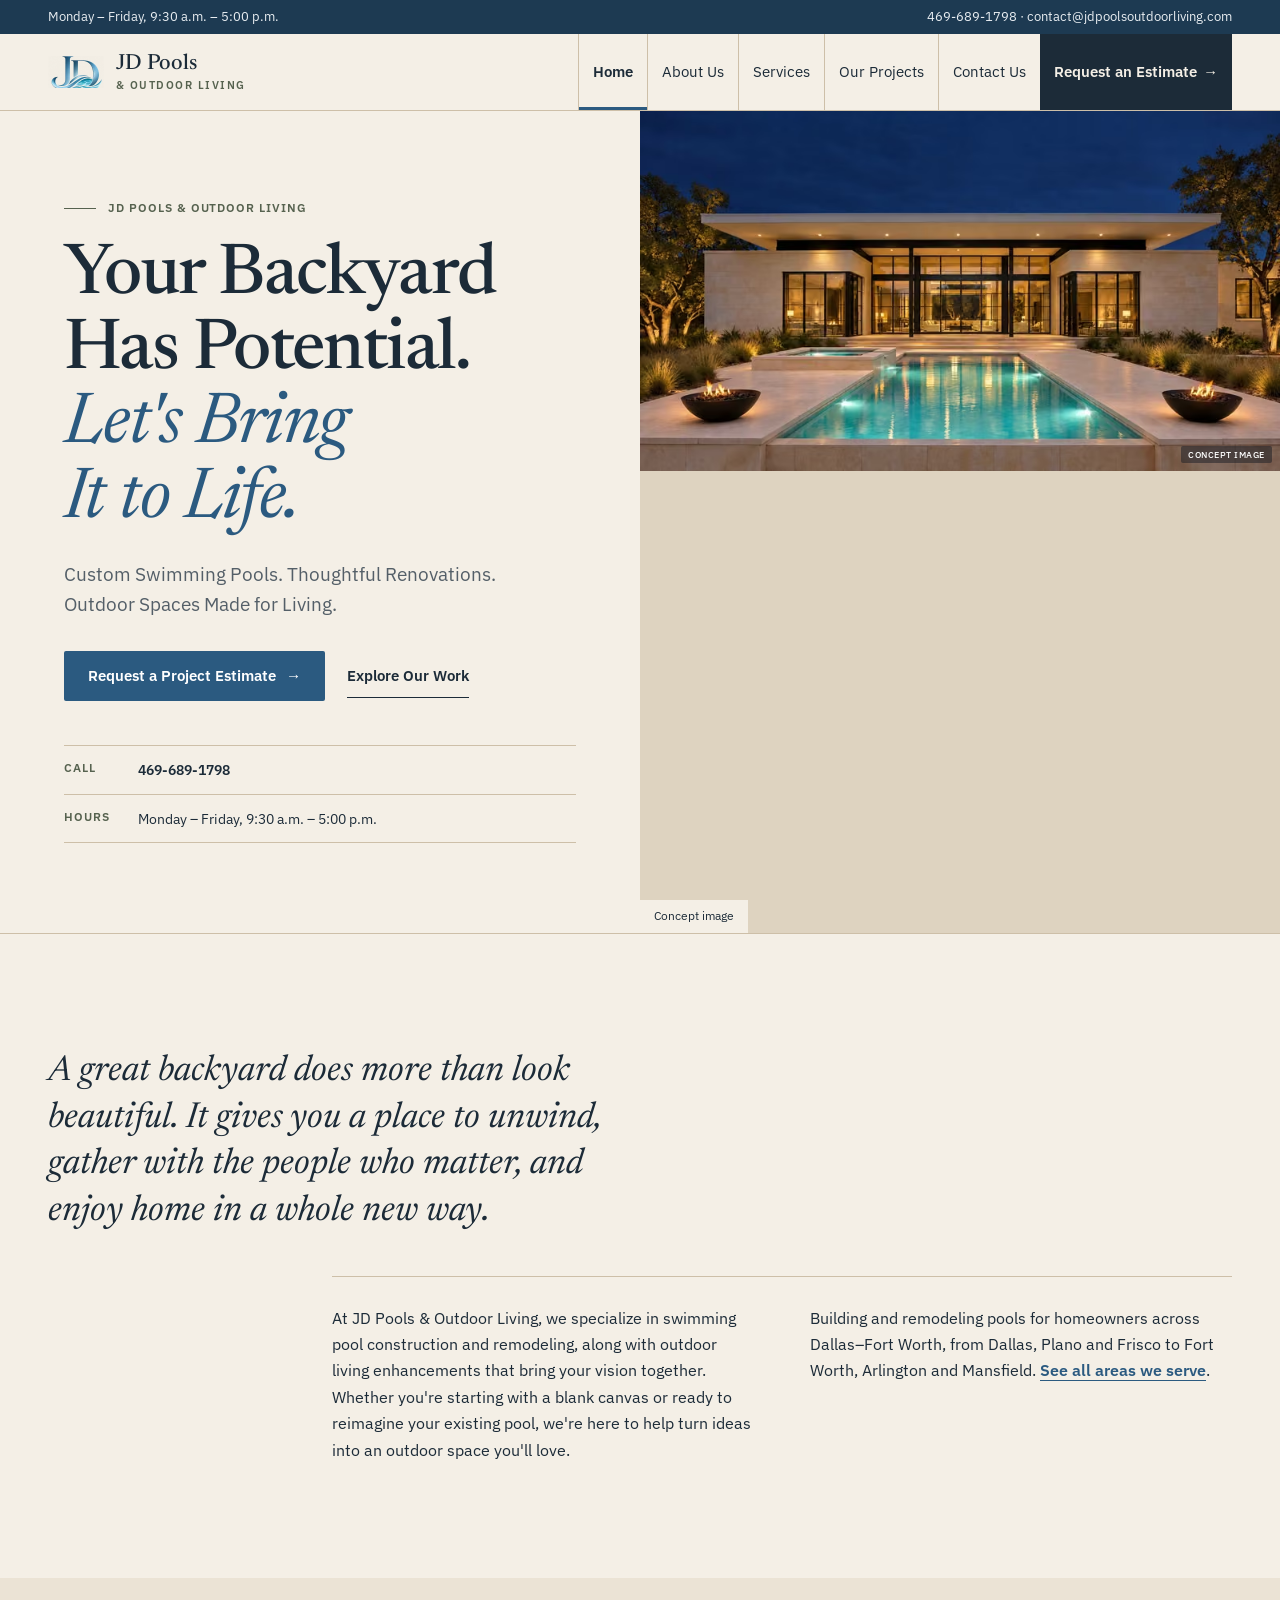
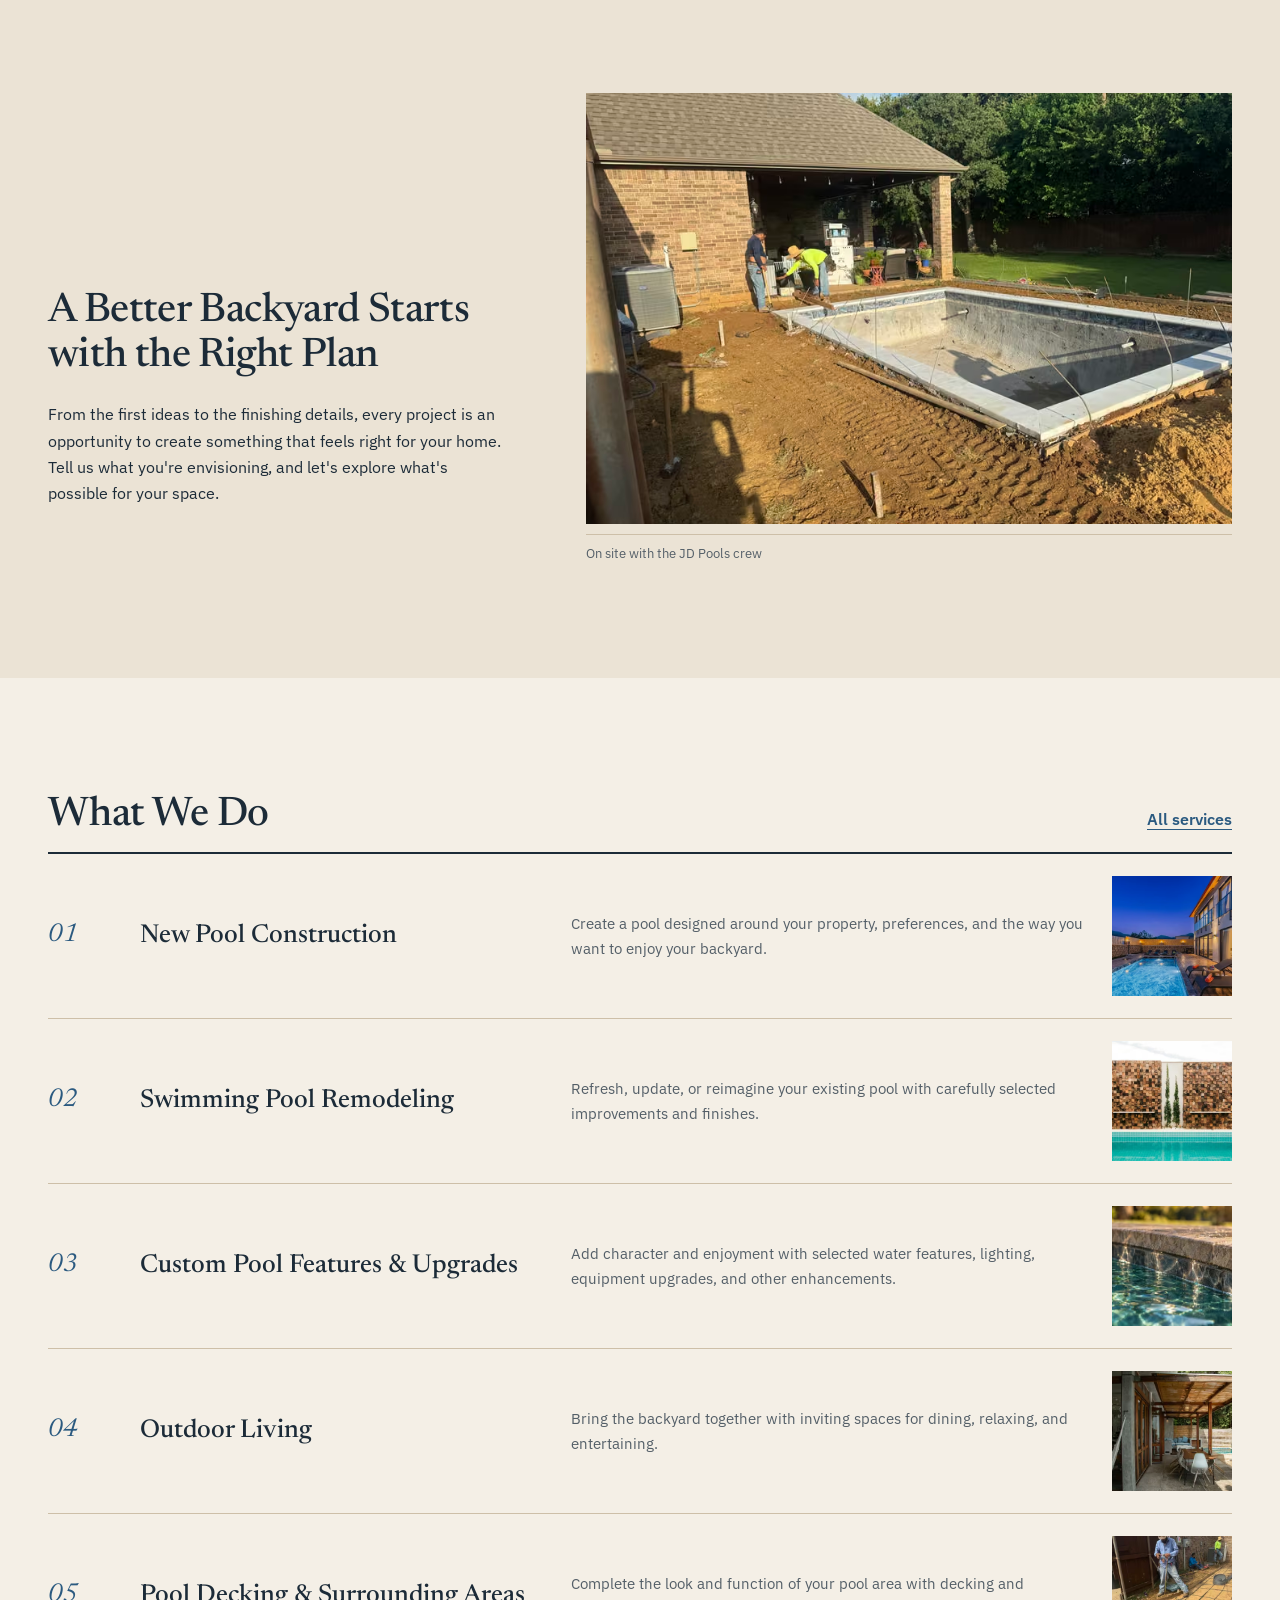
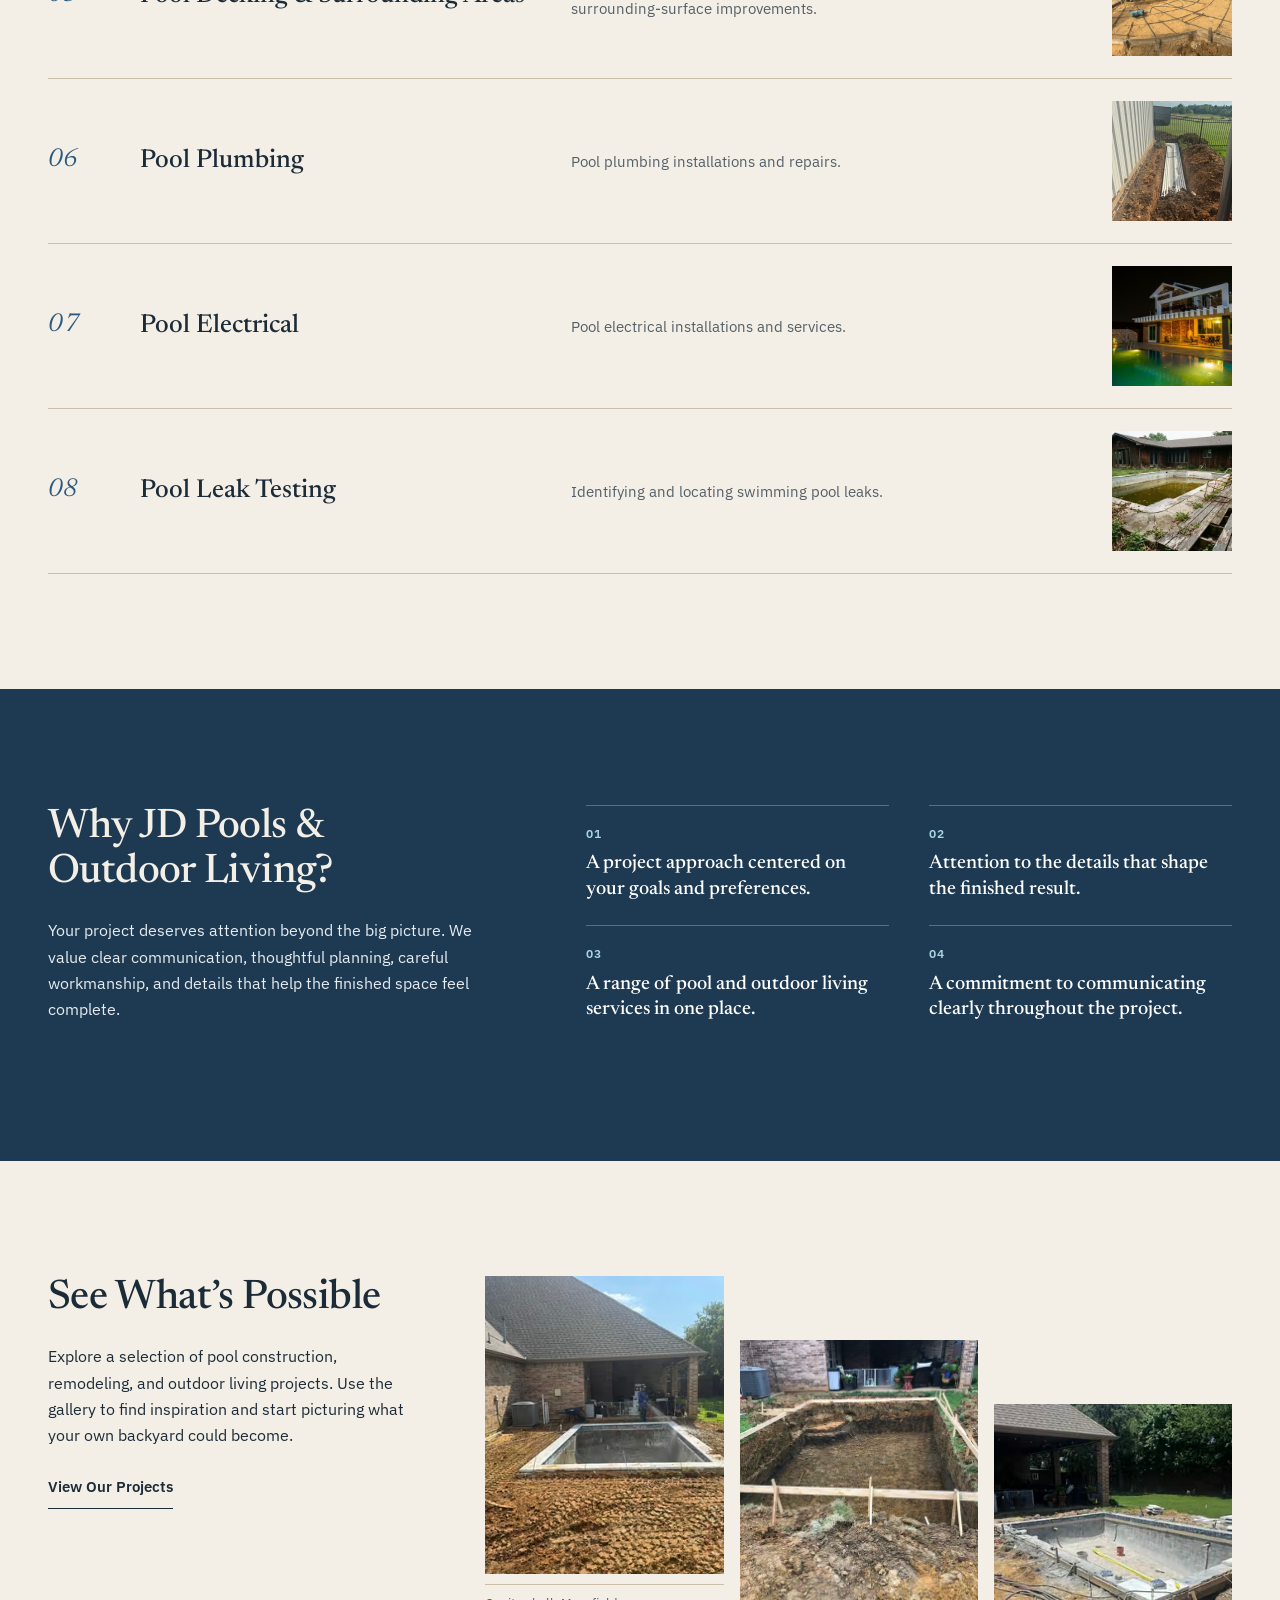
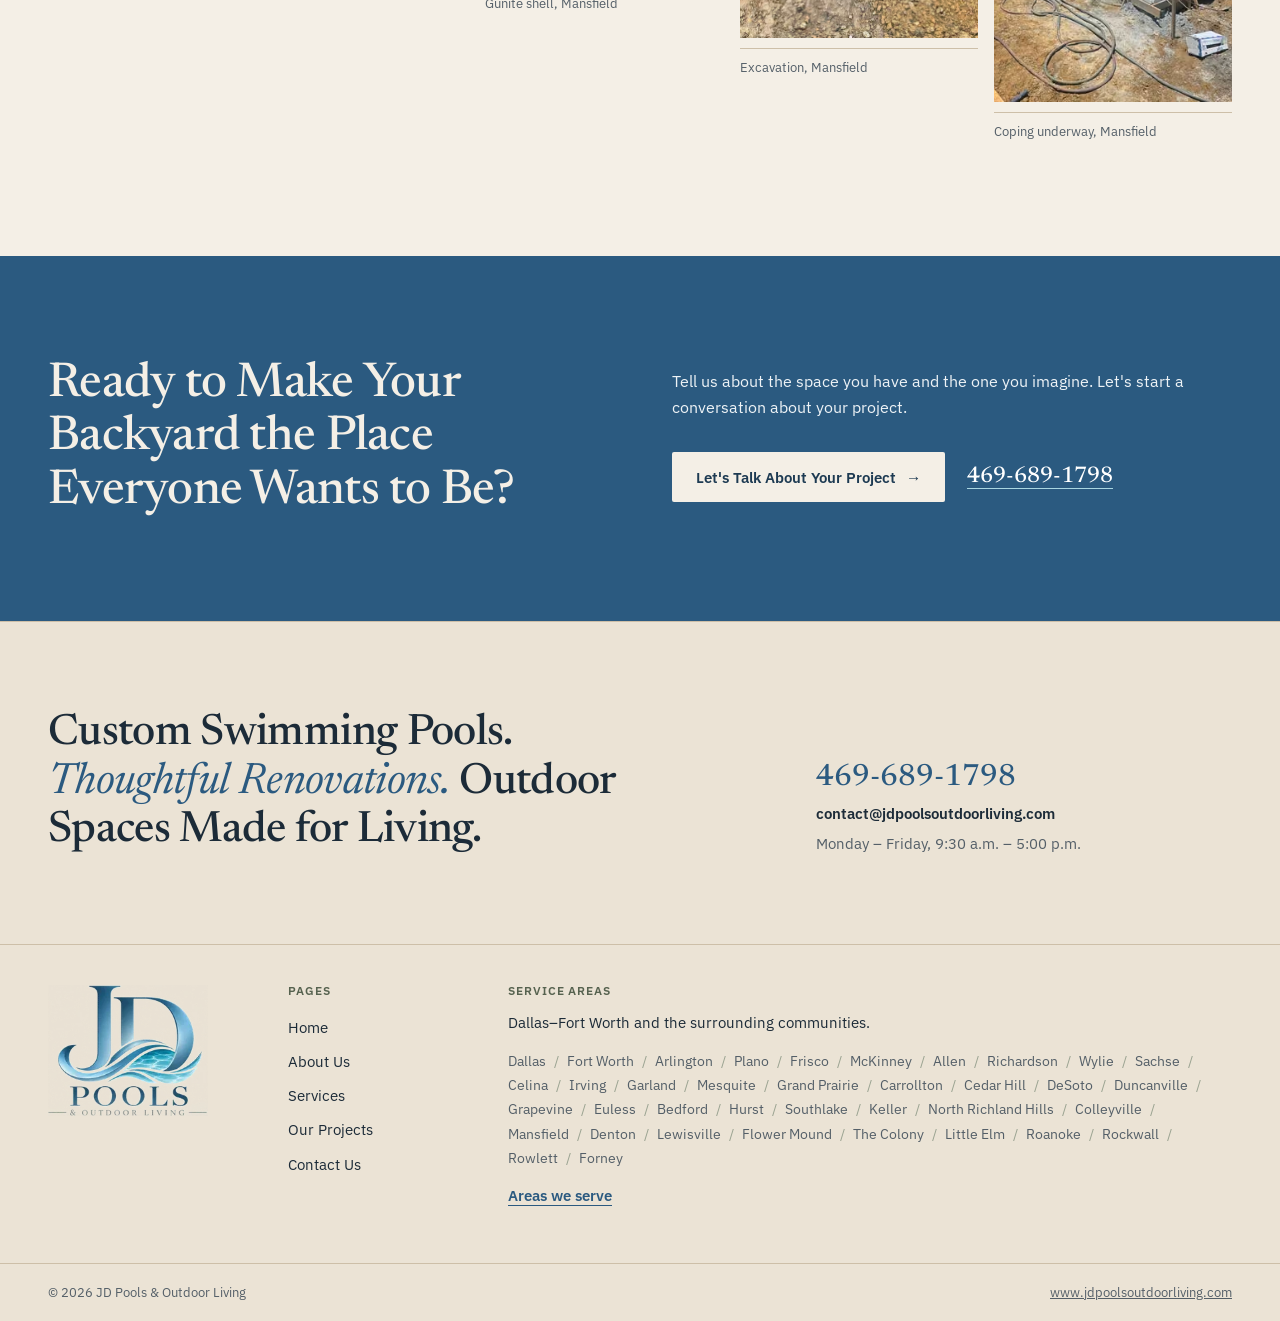
==== commit c4a02fd3: "Update preview with unique page heroes and mid-page photos Rebuild of the private source. Unique con" ====
--- a/index.html
+++ b/index.html
@@ -17,8 +17,8 @@
 <link rel="preload" href="static/fonts/newsreader-500-latin.woff2" as="font" type="font/woff2" crossorigin>
 <link rel="preload" href="static/fonts/newsreader-400i-latin.woff2" as="font" type="font/woff2" crossorigin>
 <link rel="preload" href="static/fonts/ibmplexsans-var-latin.woff2" as="font" type="font/woff2" crossorigin>
-<link rel="stylesheet" href="static/css/site.css?v=202611111937">
-<link rel="preload" as="image" type="image/avif" media="(max-width: 899px)" imagesrcset="static/img/photos/finished-patio-m-480.avif 480w, static/img/photos/finished-patio-m-800.avif 800w, static/img/photos/finished-patio-m-1200.avif 1200w" imagesizes="100vw" fetchpriority="high"><link rel="preload" as="image" type="image/avif" media="(min-width: 900px)" imagesrcset="static/img/photos/finished-patio-480.avif 480w, static/img/photos/finished-patio-800.avif 800w, static/img/photos/finished-patio-1200.avif 1200w" imagesizes="50vw" fetchpriority="high"><script type="application/ld+json">{
+<link rel="stylesheet" href="static/css/site.css?v=202611112017">
+<link rel="preload" as="image" type="image/avif" media="(max-width: 899px)" imagesrcset="static/img/photos/cx-f1-d-m-480.avif 480w, static/img/photos/cx-f1-d-m-800.avif 800w, static/img/photos/cx-f1-d-m-1200.avif 1200w, static/img/photos/cx-f1-d-m-1440.avif 1440w" imagesizes="100vw" fetchpriority="high"><link rel="preload" as="image" type="image/avif" media="(min-width: 900px)" imagesrcset="static/img/photos/cx-f1-d-480.avif 480w, static/img/photos/cx-f1-d-800.avif 800w, static/img/photos/cx-f1-d-1200.avif 1200w, static/img/photos/cx-f1-d-1600.avif 1600w, static/img/photos/cx-f1-d-1920.avif 1920w" imagesizes="50vw" fetchpriority="high"><script type="application/ld+json">{
  "@context": "https://schema.org",
  "@type": [
   "LocalBusiness",
@@ -587,8 +587,8 @@
     </div>
   </div>
   <figure class="split-hero__media">
-    <div class="photo split-hero__photo" style="aspect-ratio:3/4" data-src="client"><picture><source media="(max-width: 899px)" type="image/avif" srcset="static/img/photos/finished-patio-m-480.avif 480w, static/img/photos/finished-patio-m-800.avif 800w, static/img/photos/finished-patio-m-1200.avif 1200w" sizes="100vw"><source media="(max-width: 899px)" type="image/webp" srcset="static/img/photos/finished-patio-m-480.webp 480w, static/img/photos/finished-patio-m-800.webp 800w, static/img/photos/finished-patio-m-1200.webp 1200w" sizes="100vw"><source media="(max-width: 899px)" srcset="static/img/photos/finished-patio-m-480.jpg 480w, static/img/photos/finished-patio-m-800.jpg 800w, static/img/photos/finished-patio-m-1200.jpg 1200w" sizes="100vw"><source type="image/avif" srcset="static/img/photos/finished-patio-480.avif 480w, static/img/photos/finished-patio-800.avif 800w, static/img/photos/finished-patio-1200.avif 1200w" sizes="(min-width: 900px) 50vw, 100vw"><source type="image/webp" srcset="static/img/photos/finished-patio-480.webp 480w, static/img/photos/finished-patio-800.webp 800w, static/img/photos/finished-patio-1200.webp 1200w" sizes="(min-width: 900px) 50vw, 100vw"><img src="static/img/photos/finished-patio-1200.jpg" srcset="static/img/photos/finished-patio-480.jpg 480w, static/img/photos/finished-patio-800.jpg 800w, static/img/photos/finished-patio-1200.jpg 1200w" sizes="(min-width: 900px) 50vw, 100vw" alt="Finished pool with blue water and entry steps beside an exposed-aggregate deck and brick patio" width="1200" height="1600" fetchpriority="high" loading="eager" decoding="async" style="object-position:50% 40%"></picture></div>
-    <figcaption>Finished pool &amp; deck, JD Pools &amp; Outdoor Living</figcaption>
+    <div class="photo split-hero__photo" style="aspect-ratio:3/4" data-src="concept"><picture><source media="(max-width: 899px)" type="image/avif" srcset="static/img/photos/cx-f1-d-m-480.avif 480w, static/img/photos/cx-f1-d-m-800.avif 800w, static/img/photos/cx-f1-d-m-1200.avif 1200w, static/img/photos/cx-f1-d-m-1440.avif 1440w" sizes="100vw"><source media="(max-width: 899px)" type="image/webp" srcset="static/img/photos/cx-f1-d-m-480.webp 480w, static/img/photos/cx-f1-d-m-800.webp 800w, static/img/photos/cx-f1-d-m-1200.webp 1200w, static/img/photos/cx-f1-d-m-1440.webp 1440w" sizes="100vw"><source media="(max-width: 899px)" srcset="static/img/photos/cx-f1-d-m-480.jpg 480w, static/img/photos/cx-f1-d-m-800.jpg 800w, static/img/photos/cx-f1-d-m-1200.jpg 1200w, static/img/photos/cx-f1-d-m-1440.jpg 1440w" sizes="100vw"><source type="image/avif" srcset="static/img/photos/cx-f1-d-480.avif 480w, static/img/photos/cx-f1-d-800.avif 800w, static/img/photos/cx-f1-d-1200.avif 1200w, static/img/photos/cx-f1-d-1600.avif 1600w, static/img/photos/cx-f1-d-1920.avif 1920w" sizes="(min-width: 900px) 50vw, 100vw"><source type="image/webp" srcset="static/img/photos/cx-f1-d-480.webp 480w, static/img/photos/cx-f1-d-800.webp 800w, static/img/photos/cx-f1-d-1200.webp 1200w, static/img/photos/cx-f1-d-1600.webp 1600w, static/img/photos/cx-f1-d-1920.webp 1920w" sizes="(min-width: 900px) 50vw, 100vw"><img src="static/img/photos/cx-f1-d-1200.jpg" srcset="static/img/photos/cx-f1-d-480.jpg 480w, static/img/photos/cx-f1-d-800.jpg 800w, static/img/photos/cx-f1-d-1200.jpg 1200w, static/img/photos/cx-f1-d-1600.jpg 1600w, static/img/photos/cx-f1-d-1920.jpg 1920w" sizes="(min-width: 900px) 50vw, 100vw" alt="Finished dusk backyard with a lit modern house and pool (concept image)" width="1200" height="675" fetchpriority="high" loading="eager" decoding="async" style="object-position:50% 45%"></picture></div>
+    <figcaption>Concept image</figcaption>
   </figure>
 </section>
 
@@ -621,7 +621,7 @@
         <span class="row__n" aria-hidden="true">01</span>
         <h3 class="row__t">New Pool Construction</h3>
         <p class="row__d">Create a pool designed around your property, preferences, and the way you want to enjoy your backyard.</p>
-        <span class="row__img"><div class="photo thumb" style="aspect-ratio:1/1" data-src="client"><picture><source type="image/avif" srcset="static/img/photos/finished-patio-480.avif 480w, static/img/photos/finished-patio-800.avif 800w, static/img/photos/finished-patio-1200.avif 1200w" sizes="(min-width: 900px) 120px, 88px"><source type="image/webp" srcset="static/img/photos/finished-patio-480.webp 480w, static/img/photos/finished-patio-800.webp 800w, static/img/photos/finished-patio-1200.webp 1200w" sizes="(min-width: 900px) 120px, 88px"><img src="static/img/photos/finished-patio-1200.jpg" srcset="static/img/photos/finished-patio-480.jpg 480w, static/img/photos/finished-patio-800.jpg 800w, static/img/photos/finished-patio-1200.jpg 1200w" sizes="(min-width: 900px) 120px, 88px" alt="Newly finished gunite pool with exposed-aggregate decking and brick patio" width="1200" height="1600" loading="lazy" decoding="async" style="object-position:50% 60%"></picture></div></span>
+        <span class="row__img"><div class="photo thumb" style="aspect-ratio:1/1" data-src="stock"><picture><source type="image/avif" srcset="static/img/photos/px-26859062-480.avif 480w, static/img/photos/px-26859062-800.avif 800w, static/img/photos/px-26859062-1200.avif 1200w, static/img/photos/px-26859062-1600.avif 1600w, static/img/photos/px-26859062-1920.avif 1920w" sizes="(min-width: 900px) 120px, 88px"><source type="image/webp" srcset="static/img/photos/px-26859062-480.webp 480w, static/img/photos/px-26859062-800.webp 800w, static/img/photos/px-26859062-1200.webp 1200w, static/img/photos/px-26859062-1600.webp 1600w, static/img/photos/px-26859062-1920.webp 1920w" sizes="(min-width: 900px) 120px, 88px"><img src="static/img/photos/px-26859062-1200.jpg" srcset="static/img/photos/px-26859062-480.jpg 480w, static/img/photos/px-26859062-800.jpg 800w, static/img/photos/px-26859062-1200.jpg 1200w, static/img/photos/px-26859062-1600.jpg 1600w, static/img/photos/px-26859062-1920.jpg 1920w" sizes="(min-width: 900px) 120px, 88px" alt="Lit backyard pool and lounge chairs at dusk (stock photo)" width="1200" height="800" loading="lazy" decoding="async" style="object-position:50% 55%"></picture></div></span>
       </a>
     </li>
     <li class="row">
@@ -629,7 +629,7 @@
         <span class="row__n" aria-hidden="true">02</span>
         <h3 class="row__t">Swimming Pool Remodeling</h3>
         <p class="row__d">Refresh, update, or reimagine your existing pool with carefully selected improvements and finishes.</p>
-        <span class="row__img"><div class="photo thumb" style="aspect-ratio:1/1" data-src="stock"><picture><source type="image/avif" srcset="static/img/photos/stock-pool-resurfaced-480.avif 480w, static/img/photos/stock-pool-resurfaced-800.avif 800w, static/img/photos/stock-pool-resurfaced-1200.avif 1200w, static/img/photos/stock-pool-resurfaced-1600.avif 1600w" sizes="(min-width: 900px) 120px, 88px"><source type="image/webp" srcset="static/img/photos/stock-pool-resurfaced-480.webp 480w, static/img/photos/stock-pool-resurfaced-800.webp 800w, static/img/photos/stock-pool-resurfaced-1200.webp 1200w, static/img/photos/stock-pool-resurfaced-1600.webp 1600w" sizes="(min-width: 900px) 120px, 88px"><img src="static/img/photos/stock-pool-resurfaced-1200.jpg" srcset="static/img/photos/stock-pool-resurfaced-480.jpg 480w, static/img/photos/stock-pool-resurfaced-800.jpg 800w, static/img/photos/stock-pool-resurfaced-1200.jpg 1200w, static/img/photos/stock-pool-resurfaced-1600.jpg 1600w" sizes="(min-width: 900px) 120px, 88px" alt="Pool steps with fresh blue waterline tile and travertine coping, illustrating a refreshed finish (stock photo, not a JD Pools project)" width="1200" height="800" loading="lazy" decoding="async" style="object-position:50% 50%"></picture></div></span>
+        <span class="row__img"><div class="photo thumb" style="aspect-ratio:1/1" data-src="stock"><picture><source type="image/avif" srcset="static/img/photos/px-5563470-480.avif 480w, static/img/photos/px-5563470-800.avif 800w, static/img/photos/px-5563470-1200.avif 1200w, static/img/photos/px-5563470-1600.avif 1600w, static/img/photos/px-5563470-1920.avif 1920w" sizes="(min-width: 900px) 120px, 88px"><source type="image/webp" srcset="static/img/photos/px-5563470-480.webp 480w, static/img/photos/px-5563470-800.webp 800w, static/img/photos/px-5563470-1200.webp 1200w, static/img/photos/px-5563470-1600.webp 1600w, static/img/photos/px-5563470-1920.webp 1920w" sizes="(min-width: 900px) 120px, 88px"><img src="static/img/photos/px-5563470-1200.jpg" srcset="static/img/photos/px-5563470-480.jpg 480w, static/img/photos/px-5563470-800.jpg 800w, static/img/photos/px-5563470-1200.jpg 1200w, static/img/photos/px-5563470-1600.jpg 1600w, static/img/photos/px-5563470-1920.jpg 1920w" sizes="(min-width: 900px) 120px, 88px" alt="Modern pool edge with a wood feature wall and still water (stock photo)" width="1200" height="800" loading="lazy" decoding="async" style="object-position:50% 50%"></picture></div></span>
       </a>
     </li>
     <li class="row">
@@ -637,7 +637,7 @@
         <span class="row__n" aria-hidden="true">03</span>
         <h3 class="row__t">Custom Pool Features &amp; Upgrades</h3>
         <p class="row__d">Add character and enjoyment with selected water features, lighting, equipment upgrades, and other enhancements.</p>
-        <span class="row__img"><div class="photo thumb" style="aspect-ratio:1/1" data-src="stock"><picture><source type="image/avif" srcset="static/img/photos/stock-pool-lights-night-480.avif 480w, static/img/photos/stock-pool-lights-night-800.avif 800w, static/img/photos/stock-pool-lights-night-1200.avif 1200w, static/img/photos/stock-pool-lights-night-1600.avif 1600w" sizes="(min-width: 900px) 120px, 88px"><source type="image/webp" srcset="static/img/photos/stock-pool-lights-night-480.webp 480w, static/img/photos/stock-pool-lights-night-800.webp 800w, static/img/photos/stock-pool-lights-night-1200.webp 1200w, static/img/photos/stock-pool-lights-night-1600.webp 1600w" sizes="(min-width: 900px) 120px, 88px"><img src="static/img/photos/stock-pool-lights-night-1200.jpg" srcset="static/img/photos/stock-pool-lights-night-480.jpg 480w, static/img/photos/stock-pool-lights-night-800.jpg 800w, static/img/photos/stock-pool-lights-night-1200.jpg 1200w, static/img/photos/stock-pool-lights-night-1600.jpg 1600w" sizes="(min-width: 900px) 120px, 88px" alt="Free-form pool glowing with underwater LED lights at night (stock photo)" width="1200" height="800" loading="lazy" decoding="async" style="object-position:50% 60%"></picture></div></span>
+        <span class="row__img"><div class="photo thumb" style="aspect-ratio:1/1" data-src="concept"><picture><source type="image/avif" srcset="static/img/photos/cx-d1-480.avif 480w, static/img/photos/cx-d1-800.avif 800w, static/img/photos/cx-d1-1200.avif 1200w, static/img/photos/cx-d1-1600.avif 1600w, static/img/photos/cx-d1-1920.avif 1920w" sizes="(min-width: 900px) 120px, 88px"><source type="image/webp" srcset="static/img/photos/cx-d1-480.webp 480w, static/img/photos/cx-d1-800.webp 800w, static/img/photos/cx-d1-1200.webp 1200w, static/img/photos/cx-d1-1600.webp 1600w, static/img/photos/cx-d1-1920.webp 1920w" sizes="(min-width: 900px) 120px, 88px"><img src="static/img/photos/cx-d1-1200.jpg" srcset="static/img/photos/cx-d1-480.jpg 480w, static/img/photos/cx-d1-800.jpg 800w, static/img/photos/cx-d1-1200.jpg 1200w, static/img/photos/cx-d1-1600.jpg 1600w, static/img/photos/cx-d1-1920.jpg 1920w" sizes="(min-width: 900px) 120px, 88px" alt="Close view of wet stone coping and waterline tile in golden light (concept image)" width="1200" height="675" loading="lazy" decoding="async" style="object-position:50% 50%"></picture></div></span>
       </a>
     </li>
     <li class="row">
@@ -645,7 +645,7 @@
         <span class="row__n" aria-hidden="true">04</span>
         <h3 class="row__t">Outdoor Living</h3>
         <p class="row__d">Bring the backyard together with inviting spaces for dining, relaxing, and entertaining.</p>
-        <span class="row__img"><div class="photo thumb" style="aspect-ratio:1/1" data-src="stock"><picture><source type="image/avif" srcset="static/img/photos/stock-pergola-dining-480.avif 480w, static/img/photos/stock-pergola-dining-800.avif 800w, static/img/photos/stock-pergola-dining-1200.avif 1200w, static/img/photos/stock-pergola-dining-1600.avif 1600w" sizes="(min-width: 900px) 120px, 88px"><source type="image/webp" srcset="static/img/photos/stock-pergola-dining-480.webp 480w, static/img/photos/stock-pergola-dining-800.webp 800w, static/img/photos/stock-pergola-dining-1200.webp 1200w, static/img/photos/stock-pergola-dining-1600.webp 1600w" sizes="(min-width: 900px) 120px, 88px"><img src="static/img/photos/stock-pergola-dining-1200.jpg" srcset="static/img/photos/stock-pergola-dining-480.jpg 480w, static/img/photos/stock-pergola-dining-800.jpg 800w, static/img/photos/stock-pergola-dining-1200.jpg 1200w, static/img/photos/stock-pergola-dining-1600.jpg 1600w" sizes="(min-width: 900px) 120px, 88px" alt="Shaded wooden pergola over an outdoor dining table on a deck (stock photo)" width="1200" height="800" loading="lazy" decoding="async" style="object-position:50% 50%"></picture></div></span>
+        <span class="row__img"><div class="photo thumb" style="aspect-ratio:1/1" data-src="stock"><picture><source type="image/avif" srcset="static/img/photos/px-6779229-480.avif 480w, static/img/photos/px-6779229-800.avif 800w, static/img/photos/px-6779229-1200.avif 1200w, static/img/photos/px-6779229-1600.avif 1600w, static/img/photos/px-6779229-1920.avif 1920w" sizes="(min-width: 900px) 120px, 88px"><source type="image/webp" srcset="static/img/photos/px-6779229-480.webp 480w, static/img/photos/px-6779229-800.webp 800w, static/img/photos/px-6779229-1200.webp 1200w, static/img/photos/px-6779229-1600.webp 1600w, static/img/photos/px-6779229-1920.webp 1920w" sizes="(min-width: 900px) 120px, 88px"><img src="static/img/photos/px-6779229-1200.jpg" srcset="static/img/photos/px-6779229-480.jpg 480w, static/img/photos/px-6779229-800.jpg 800w, static/img/photos/px-6779229-1200.jpg 1200w, static/img/photos/px-6779229-1600.jpg 1600w, static/img/photos/px-6779229-1920.jpg 1920w" sizes="(min-width: 900px) 120px, 88px" alt="Covered patio dining area opening onto a backyard pool (stock photo)" width="1200" height="800" loading="lazy" decoding="async" style="object-position:50% 50%"></picture></div></span>
       </a>
     </li>
     <li class="row">
@@ -653,7 +653,7 @@
         <span class="row__n" aria-hidden="true">05</span>
         <h3 class="row__t">Pool Decking &amp; Surrounding Areas</h3>
         <p class="row__d">Complete the look and function of your pool area with decking and surrounding-surface improvements.</p>
-        <span class="row__img"><div class="photo thumb" style="aspect-ratio:1/1" data-src="client"><picture><source type="image/avif" srcset="static/img/photos/deck-steel-480.avif 480w, static/img/photos/deck-steel-800.avif 800w, static/img/photos/deck-steel-1200.avif 1200w, static/img/photos/deck-steel-1600.avif 1600w" sizes="(min-width: 900px) 120px, 88px"><source type="image/webp" srcset="static/img/photos/deck-steel-480.webp 480w, static/img/photos/deck-steel-800.webp 800w, static/img/photos/deck-steel-1200.webp 1200w, static/img/photos/deck-steel-1600.webp 1600w" sizes="(min-width: 900px) 120px, 88px"><img src="static/img/photos/deck-steel-1200.jpg" srcset="static/img/photos/deck-steel-480.jpg 480w, static/img/photos/deck-steel-800.jpg 800w, static/img/photos/deck-steel-1200.jpg 1200w, static/img/photos/deck-steel-1600.jpg 1600w" sizes="(min-width: 900px) 120px, 88px" alt="Steel grid laid for a new pool deck around a freshly coped pool" width="1200" height="900" loading="lazy" decoding="async" style="object-position:50% 55%"></picture></div></span>
+        <span class="row__img"><div class="photo thumb" style="aspect-ratio:1/1" data-src="client"><picture><source type="image/avif" srcset="static/img/photos/jd-deck-8514-480.avif 480w, static/img/photos/jd-deck-8514-800.avif 800w, static/img/photos/jd-deck-8514-1200.avif 1200w, static/img/photos/jd-deck-8514-1600.avif 1600w" sizes="(min-width: 900px) 120px, 88px"><source type="image/webp" srcset="static/img/photos/jd-deck-8514-480.webp 480w, static/img/photos/jd-deck-8514-800.webp 800w, static/img/photos/jd-deck-8514-1200.webp 1200w, static/img/photos/jd-deck-8514-1600.webp 1600w" sizes="(min-width: 900px) 120px, 88px"><img src="static/img/photos/jd-deck-8514-1200.jpg" srcset="static/img/photos/jd-deck-8514-480.jpg 480w, static/img/photos/jd-deck-8514-800.jpg 800w, static/img/photos/jd-deck-8514-1200.jpg 1200w, static/img/photos/jd-deck-8514-1600.jpg 1600w" sizes="(min-width: 900px) 120px, 88px" alt="Workers setting deck steel around a newly coped pool" width="1200" height="900" loading="lazy" decoding="async" style="object-position:50% 55%"></picture></div></span>
       </a>
     </li>
     <li class="row">
@@ -661,7 +661,7 @@
         <span class="row__n" aria-hidden="true">06</span>
         <h3 class="row__t">Pool Plumbing</h3>
         <p class="row__d">Pool plumbing installations and repairs.</p>
-        <span class="row__img"><div class="photo thumb" style="aspect-ratio:1/1" data-src="client"><picture><source type="image/avif" srcset="static/img/photos/plumbing-stubouts-480.avif 480w, static/img/photos/plumbing-stubouts-800.avif 800w, static/img/photos/plumbing-stubouts-1200.avif 1200w, static/img/photos/plumbing-stubouts-1600.avif 1600w" sizes="(min-width: 900px) 120px, 88px"><source type="image/webp" srcset="static/img/photos/plumbing-stubouts-480.webp 480w, static/img/photos/plumbing-stubouts-800.webp 800w, static/img/photos/plumbing-stubouts-1200.webp 1200w, static/img/photos/plumbing-stubouts-1600.webp 1600w" sizes="(min-width: 900px) 120px, 88px"><img src="static/img/photos/plumbing-stubouts-1200.jpg" srcset="static/img/photos/plumbing-stubouts-480.jpg 480w, static/img/photos/plumbing-stubouts-800.jpg 800w, static/img/photos/plumbing-stubouts-1200.jpg 1200w, static/img/photos/plumbing-stubouts-1600.jpg 1600w" sizes="(min-width: 900px) 120px, 88px" alt="New pool plumbing stub-outs beside the home before the equipment pad is set" width="1200" height="1600" loading="lazy" decoding="async" style="object-position:50% 55%"></picture></div></span>
+        <span class="row__img"><div class="photo thumb" style="aspect-ratio:1/1" data-src="client"><picture><source type="image/avif" srcset="static/img/photos/jd-plumb-7554-480.avif 480w, static/img/photos/jd-plumb-7554-800.avif 800w, static/img/photos/jd-plumb-7554-1200.avif 1200w, static/img/photos/jd-plumb-7554-1600.avif 1600w" sizes="(min-width: 900px) 120px, 88px"><source type="image/webp" srcset="static/img/photos/jd-plumb-7554-480.webp 480w, static/img/photos/jd-plumb-7554-800.webp 800w, static/img/photos/jd-plumb-7554-1200.webp 1200w, static/img/photos/jd-plumb-7554-1600.webp 1600w" sizes="(min-width: 900px) 120px, 88px"><img src="static/img/photos/jd-plumb-7554-1200.jpg" srcset="static/img/photos/jd-plumb-7554-480.jpg 480w, static/img/photos/jd-plumb-7554-800.jpg 800w, static/img/photos/jd-plumb-7554-1200.jpg 1200w, static/img/photos/jd-plumb-7554-1600.jpg 1600w" sizes="(min-width: 900px) 120px, 88px" alt="New pool plumbing lines in a trench beside the equipment area" width="1200" height="1600" loading="lazy" decoding="async" style="object-position:50% 55%"></picture></div></span>
       </a>
     </li>
     <li class="row">
@@ -669,7 +669,7 @@
         <span class="row__n" aria-hidden="true">07</span>
         <h3 class="row__t">Pool Electrical</h3>
         <p class="row__d">Pool electrical installations and services.</p>
-        <span class="row__img"><div class="photo thumb" style="aspect-ratio:1/1" data-src="stock"><picture><source type="image/avif" srcset="static/img/photos/stock-pool-lights-detail-480.avif 480w, static/img/photos/stock-pool-lights-detail-800.avif 800w, static/img/photos/stock-pool-lights-detail-1200.avif 1200w" sizes="(min-width: 900px) 120px, 88px"><source type="image/webp" srcset="static/img/photos/stock-pool-lights-detail-480.webp 480w, static/img/photos/stock-pool-lights-detail-800.webp 800w, static/img/photos/stock-pool-lights-detail-1200.webp 1200w" sizes="(min-width: 900px) 120px, 88px"><img src="static/img/photos/stock-pool-lights-detail-1200.jpg" srcset="static/img/photos/stock-pool-lights-detail-480.jpg 480w, static/img/photos/stock-pool-lights-detail-800.jpg 800w, static/img/photos/stock-pool-lights-detail-1200.jpg 1200w" sizes="(min-width: 900px) 120px, 88px" alt="Underwater LED pool lights glowing in a pool&#39;s shallow lounging area at night (stock photo)" width="1200" height="900" loading="lazy" decoding="async" style="object-position:40% 60%"></picture></div></span>
+        <span class="row__img"><div class="photo thumb" style="aspect-ratio:1/1" data-src="stock"><picture><source type="image/avif" srcset="static/img/photos/px-12975922-480.avif 480w, static/img/photos/px-12975922-800.avif 800w, static/img/photos/px-12975922-1200.avif 1200w, static/img/photos/px-12975922-1600.avif 1600w, static/img/photos/px-12975922-1920.avif 1920w" sizes="(min-width: 900px) 120px, 88px"><source type="image/webp" srcset="static/img/photos/px-12975922-480.webp 480w, static/img/photos/px-12975922-800.webp 800w, static/img/photos/px-12975922-1200.webp 1200w, static/img/photos/px-12975922-1600.webp 1600w, static/img/photos/px-12975922-1920.webp 1920w" sizes="(min-width: 900px) 120px, 88px"><img src="static/img/photos/px-12975922-1200.jpg" srcset="static/img/photos/px-12975922-480.jpg 480w, static/img/photos/px-12975922-800.jpg 800w, static/img/photos/px-12975922-1200.jpg 1200w, static/img/photos/px-12975922-1600.jpg 1600w, static/img/photos/px-12975922-1920.jpg 1920w" sizes="(min-width: 900px) 120px, 88px" alt="House and backyard pool lit at night (stock photo)" width="1200" height="800" loading="lazy" decoding="async" style="object-position:50% 50%"></picture></div></span>
       </a>
     </li>
     <li class="row">
@@ -677,7 +677,7 @@
         <span class="row__n" aria-hidden="true">08</span>
         <h3 class="row__t">Pool Leak Testing</h3>
         <p class="row__d">Identifying and locating swimming pool leaks.</p>
-        <span class="row__img"><div class="photo thumb" style="aspect-ratio:1/1" data-src="client"><picture><source type="image/avif" srcset="static/img/photos/gunite-steps-480.avif 480w, static/img/photos/gunite-steps-800.avif 800w, static/img/photos/gunite-steps-1200.avif 1200w, static/img/photos/gunite-steps-1600.avif 1600w" sizes="(min-width: 900px) 120px, 88px"><source type="image/webp" srcset="static/img/photos/gunite-steps-480.webp 480w, static/img/photos/gunite-steps-800.webp 800w, static/img/photos/gunite-steps-1200.webp 1200w, static/img/photos/gunite-steps-1600.webp 1600w" sizes="(min-width: 900px) 120px, 88px"><img src="static/img/photos/gunite-steps-1200.jpg" srcset="static/img/photos/gunite-steps-480.jpg 480w, static/img/photos/gunite-steps-800.jpg 800w, static/img/photos/gunite-steps-1200.jpg 1200w, static/img/photos/gunite-steps-1600.jpg 1600w" sizes="(min-width: 900px) 120px, 88px" alt="Gunite pool shell with entry steps before plaster, coping stacked beside it" width="1200" height="900" loading="lazy" decoding="async" style="object-position:50% 55%"></picture></div></span>
+        <span class="row__img"><div class="photo thumb" style="aspect-ratio:1/1" data-src="concept"><picture><source type="image/avif" srcset="static/img/photos/cx-sv-repairs-480.avif 480w, static/img/photos/cx-sv-repairs-800.avif 800w, static/img/photos/cx-sv-repairs-900.avif 900w" sizes="(min-width: 900px) 120px, 88px"><source type="image/webp" srcset="static/img/photos/cx-sv-repairs-480.webp 480w, static/img/photos/cx-sv-repairs-800.webp 800w, static/img/photos/cx-sv-repairs-900.webp 900w" sizes="(min-width: 900px) 120px, 88px"><img src="static/img/photos/cx-sv-repairs-900.jpg" srcset="static/img/photos/cx-sv-repairs-480.jpg 480w, static/img/photos/cx-sv-repairs-800.jpg 800w, static/img/photos/cx-sv-repairs-900.jpg 900w" sizes="(min-width: 900px) 120px, 88px" alt="Pool and spa area during a repair visit (concept image)" width="900" height="600" loading="lazy" decoding="async" style="object-position:50% 50%"></picture></div></span>
       </a>
     </li>
   </ol>
@@ -705,9 +705,9 @@
     <p><a class="btn btn--line" href="projects.html">View Our Projects</a></p>
   </div>
   <div class="strip">
-    <figure><div class="photo " style="aspect-ratio:4/5" data-src="client"><picture><source type="image/avif" srcset="static/img/photos/gunite-steps-480.avif 480w, static/img/photos/gunite-steps-800.avif 800w, static/img/photos/gunite-steps-1200.avif 1200w, static/img/photos/gunite-steps-1600.avif 1600w" sizes="(min-width: 900px) 30vw, 80vw"><source type="image/webp" srcset="static/img/photos/gunite-steps-480.webp 480w, static/img/photos/gunite-steps-800.webp 800w, static/img/photos/gunite-steps-1200.webp 1200w, static/img/photos/gunite-steps-1600.webp 1600w" sizes="(min-width: 900px) 30vw, 80vw"><img src="static/img/photos/gunite-steps-1200.jpg" srcset="static/img/photos/gunite-steps-480.jpg 480w, static/img/photos/gunite-steps-800.jpg 800w, static/img/photos/gunite-steps-1200.jpg 1200w, static/img/photos/gunite-steps-1600.jpg 1600w" sizes="(min-width: 900px) 30vw, 80vw" alt="Gunite pool shell with entry steps and coping stacked ready to set" width="1200" height="900" loading="lazy" decoding="async" style="object-position:50% 50%"></picture></div><figcaption>Gunite shell &amp; steps</figcaption></figure>
-    <figure><div class="photo " style="aspect-ratio:4/5" data-src="client"><picture><source type="image/avif" srcset="static/img/photos/finished-patio-480.avif 480w, static/img/photos/finished-patio-800.avif 800w, static/img/photos/finished-patio-1200.avif 1200w" sizes="(min-width: 900px) 30vw, 80vw"><source type="image/webp" srcset="static/img/photos/finished-patio-480.webp 480w, static/img/photos/finished-patio-800.webp 800w, static/img/photos/finished-patio-1200.webp 1200w" sizes="(min-width: 900px) 30vw, 80vw"><img src="static/img/photos/finished-patio-1200.jpg" srcset="static/img/photos/finished-patio-480.jpg 480w, static/img/photos/finished-patio-800.jpg 800w, static/img/photos/finished-patio-1200.jpg 1200w" sizes="(min-width: 900px) 30vw, 80vw" alt="Finished pool with blue water beside an exposed-aggregate deck and brick patio" width="1200" height="1600" loading="lazy" decoding="async" style="object-position:50% 55%"></picture></div><figcaption>New pool, finished</figcaption></figure>
-    <figure><div class="photo " style="aspect-ratio:4/5" data-src="client"><picture><source type="image/avif" srcset="static/img/photos/deck-steel-480.avif 480w, static/img/photos/deck-steel-800.avif 800w, static/img/photos/deck-steel-1200.avif 1200w, static/img/photos/deck-steel-1600.avif 1600w" sizes="(min-width: 900px) 30vw, 80vw"><source type="image/webp" srcset="static/img/photos/deck-steel-480.webp 480w, static/img/photos/deck-steel-800.webp 800w, static/img/photos/deck-steel-1200.webp 1200w, static/img/photos/deck-steel-1600.webp 1600w" sizes="(min-width: 900px) 30vw, 80vw"><img src="static/img/photos/deck-steel-1200.jpg" srcset="static/img/photos/deck-steel-480.jpg 480w, static/img/photos/deck-steel-800.jpg 800w, static/img/photos/deck-steel-1200.jpg 1200w, static/img/photos/deck-steel-1600.jpg 1600w" sizes="(min-width: 900px) 30vw, 80vw" alt="Steel grid laid for a new pool deck around a freshly coped pool" width="1200" height="900" loading="lazy" decoding="async" style="object-position:50% 55%"></picture></div><figcaption>Deck steel around new coping</figcaption></figure>
+    <figure><div class="photo " style="aspect-ratio:4/5" data-src="client"><picture><source type="image/avif" srcset="static/img/photos/jd-shell-8496-480.avif 480w, static/img/photos/jd-shell-8496-800.avif 800w, static/img/photos/jd-shell-8496-1200.avif 1200w, static/img/photos/jd-shell-8496-1600.avif 1600w" sizes="(min-width: 900px) 30vw, 80vw"><source type="image/webp" srcset="static/img/photos/jd-shell-8496-480.webp 480w, static/img/photos/jd-shell-8496-800.webp 800w, static/img/photos/jd-shell-8496-1200.webp 1200w, static/img/photos/jd-shell-8496-1600.webp 1600w" sizes="(min-width: 900px) 30vw, 80vw"><img src="static/img/photos/jd-shell-8496-1200.jpg" srcset="static/img/photos/jd-shell-8496-480.jpg 480w, static/img/photos/jd-shell-8496-800.jpg 800w, static/img/photos/jd-shell-8496-1200.jpg 1200w, static/img/photos/jd-shell-8496-1600.jpg 1600w" sizes="(min-width: 900px) 30vw, 80vw" alt="Gunite pool shell in a Mansfield backyard, before plaster and water" width="1200" height="900" loading="lazy" decoding="async" style="object-position:50% 55%"></picture></div><figcaption>Gunite shell, Mansfield</figcaption></figure>
+    <figure><div class="photo " style="aspect-ratio:4/5" data-src="client"><picture><source type="image/avif" srcset="static/img/photos/jd-ex-4188-480.avif 480w, static/img/photos/jd-ex-4188-800.avif 800w, static/img/photos/jd-ex-4188-1200.avif 1200w, static/img/photos/jd-ex-4188-1600.avif 1600w" sizes="(min-width: 900px) 30vw, 80vw"><source type="image/webp" srcset="static/img/photos/jd-ex-4188-480.webp 480w, static/img/photos/jd-ex-4188-800.webp 800w, static/img/photos/jd-ex-4188-1200.webp 1200w, static/img/photos/jd-ex-4188-1600.webp 1600w" sizes="(min-width: 900px) 30vw, 80vw"><img src="static/img/photos/jd-ex-4188-1200.jpg" srcset="static/img/photos/jd-ex-4188-480.jpg 480w, static/img/photos/jd-ex-4188-800.jpg 800w, static/img/photos/jd-ex-4188-1200.jpg 1200w, static/img/photos/jd-ex-4188-1600.jpg 1600w" sizes="(min-width: 900px) 30vw, 80vw" alt="Early excavation for a new backyard pool in Mansfield" width="1200" height="1600" loading="lazy" decoding="async" style="object-position:50% 50%"></picture></div><figcaption>Excavation, Mansfield</figcaption></figure>
+    <figure><div class="photo " style="aspect-ratio:4/5" data-src="client"><picture><source type="image/avif" srcset="static/img/photos/jd-shell-8316-480.avif 480w, static/img/photos/jd-shell-8316-800.avif 800w, static/img/photos/jd-shell-8316-1200.avif 1200w, static/img/photos/jd-shell-8316-1600.avif 1600w" sizes="(min-width: 900px) 30vw, 80vw"><source type="image/webp" srcset="static/img/photos/jd-shell-8316-480.webp 480w, static/img/photos/jd-shell-8316-800.webp 800w, static/img/photos/jd-shell-8316-1200.webp 1200w, static/img/photos/jd-shell-8316-1600.webp 1600w" sizes="(min-width: 900px) 30vw, 80vw"><img src="static/img/photos/jd-shell-8316-1200.jpg" srcset="static/img/photos/jd-shell-8316-480.jpg 480w, static/img/photos/jd-shell-8316-800.jpg 800w, static/img/photos/jd-shell-8316-1200.jpg 1200w, static/img/photos/jd-shell-8316-1600.jpg 1600w" sizes="(min-width: 900px) 30vw, 80vw" alt="Coping underway on a new gunite pool shell in Mansfield" width="1200" height="900" loading="lazy" decoding="async" style="object-position:50% 55%"></picture></div><figcaption>Coping underway, Mansfield</figcaption></figure>
   </div>
 </section>
 
@@ -750,6 +750,6 @@
     <p><a href="https://www.jdpoolsoutdoorliving.com/">www.jdpoolsoutdoorliving.com</a></p>
   </div>
 </footer>
-<script src="static/js/site.js?v=202611111937" defer></script>
+<script src="static/js/site.js?v=202611112017" defer></script>
 </body>
 </html>
--- a/static/css/site.css
+++ b/static/css/site.css
@@ -285,3 +285,18 @@
 .ftr__base p{margin:0}
 @media (max-width:899px){.ftr__top{grid-template-columns:1fr}.ftr__mid{grid-template-columns:1fr 1fr}.ftr__areas{grid-column:1/-1}}
 .explore-h{margin-top:88px;padding-top:40px;border-top:1px solid var(--line)}
+
+/* Discreet credit on demo-still (concept) photos only. */
+.photo[data-src="concept"]{position:relative}
+.photo[data-src="concept"]::after{
+  content:"Concept image";
+  position:absolute;right:8px;bottom:8px;z-index:2;
+  font:500 9px/1 var(--sans,sans-serif);
+  letter-spacing:.06em;text-transform:uppercase;
+  color:#fff;background:rgba(20,24,32,.48);
+  padding:4px 7px;border-radius:2px;pointer-events:none;
+}
+@media (max-width:699px){
+  .svc-item .photo[data-src="concept"]::after,.photo--sm[data-src="concept"]::after{font-size:8px;padding:3px 5px}
+}
+.row__img .photo[data-src="concept"]::after{content:none}
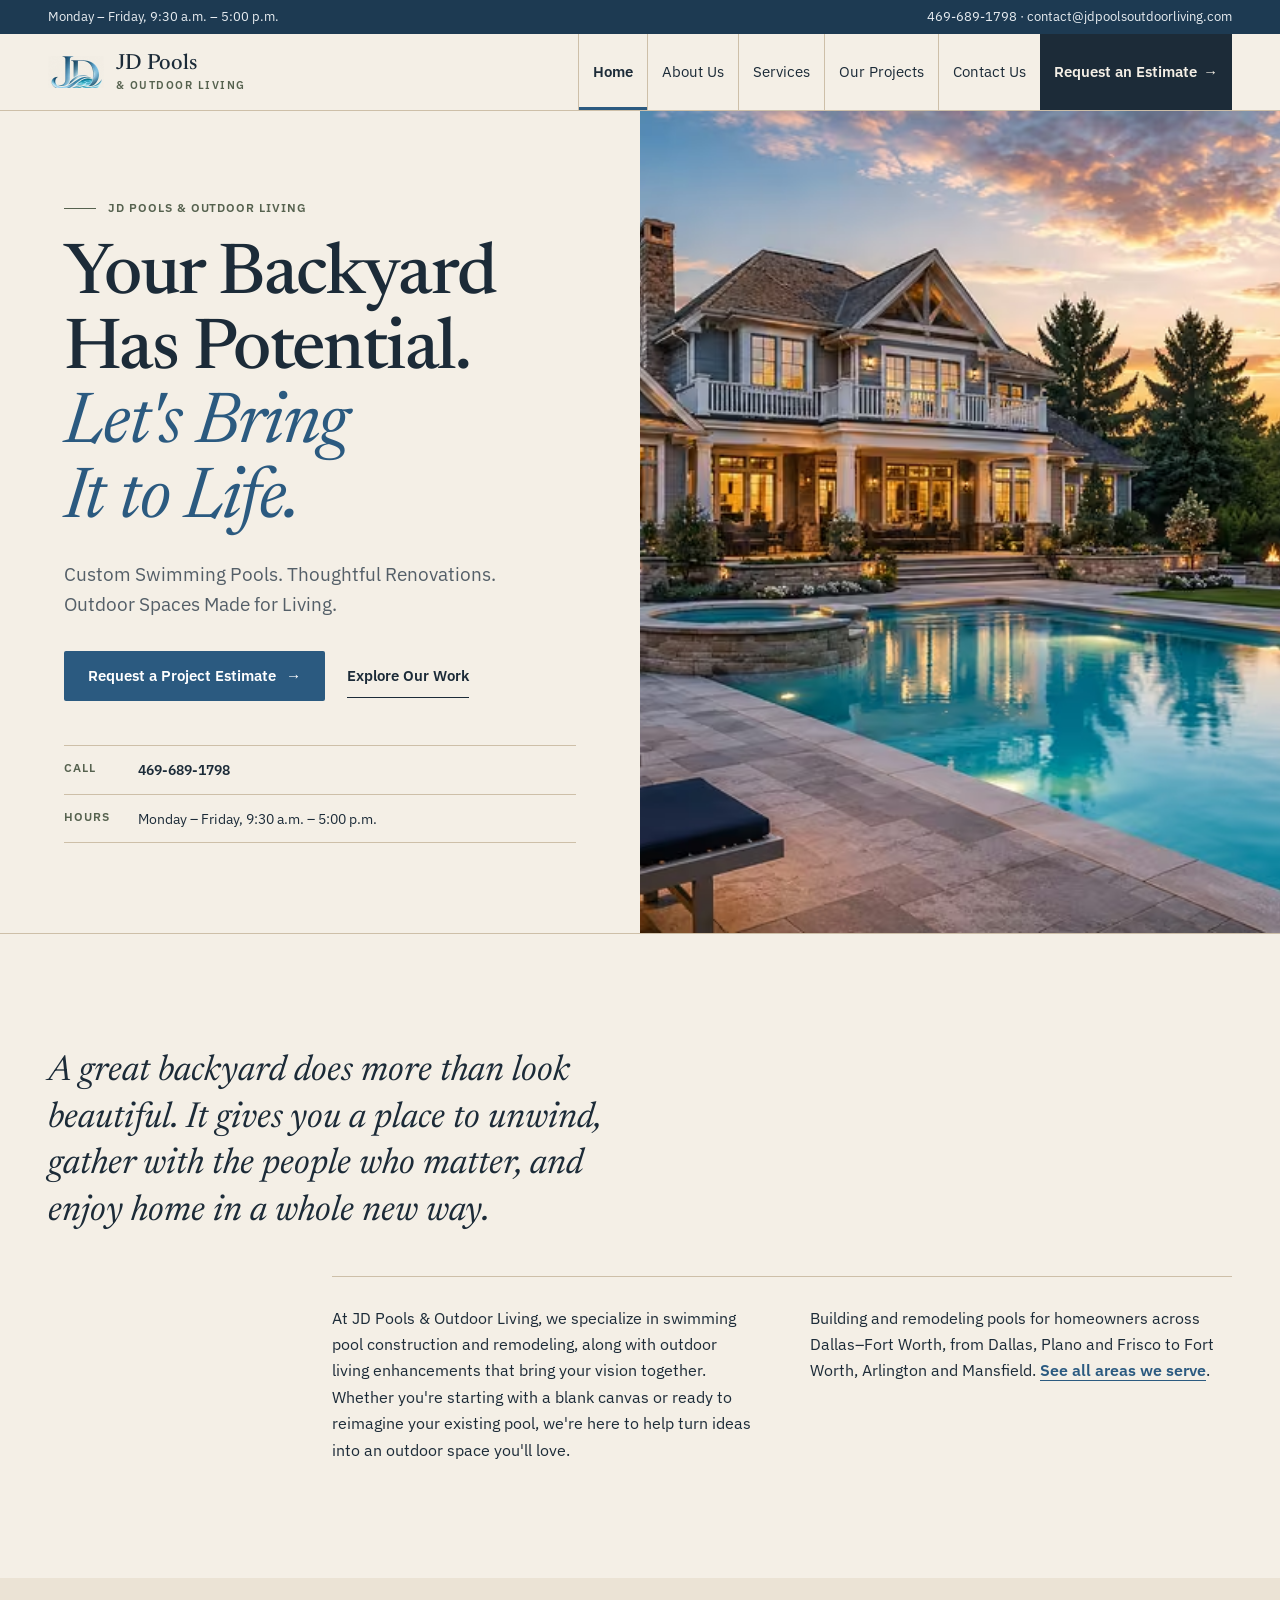
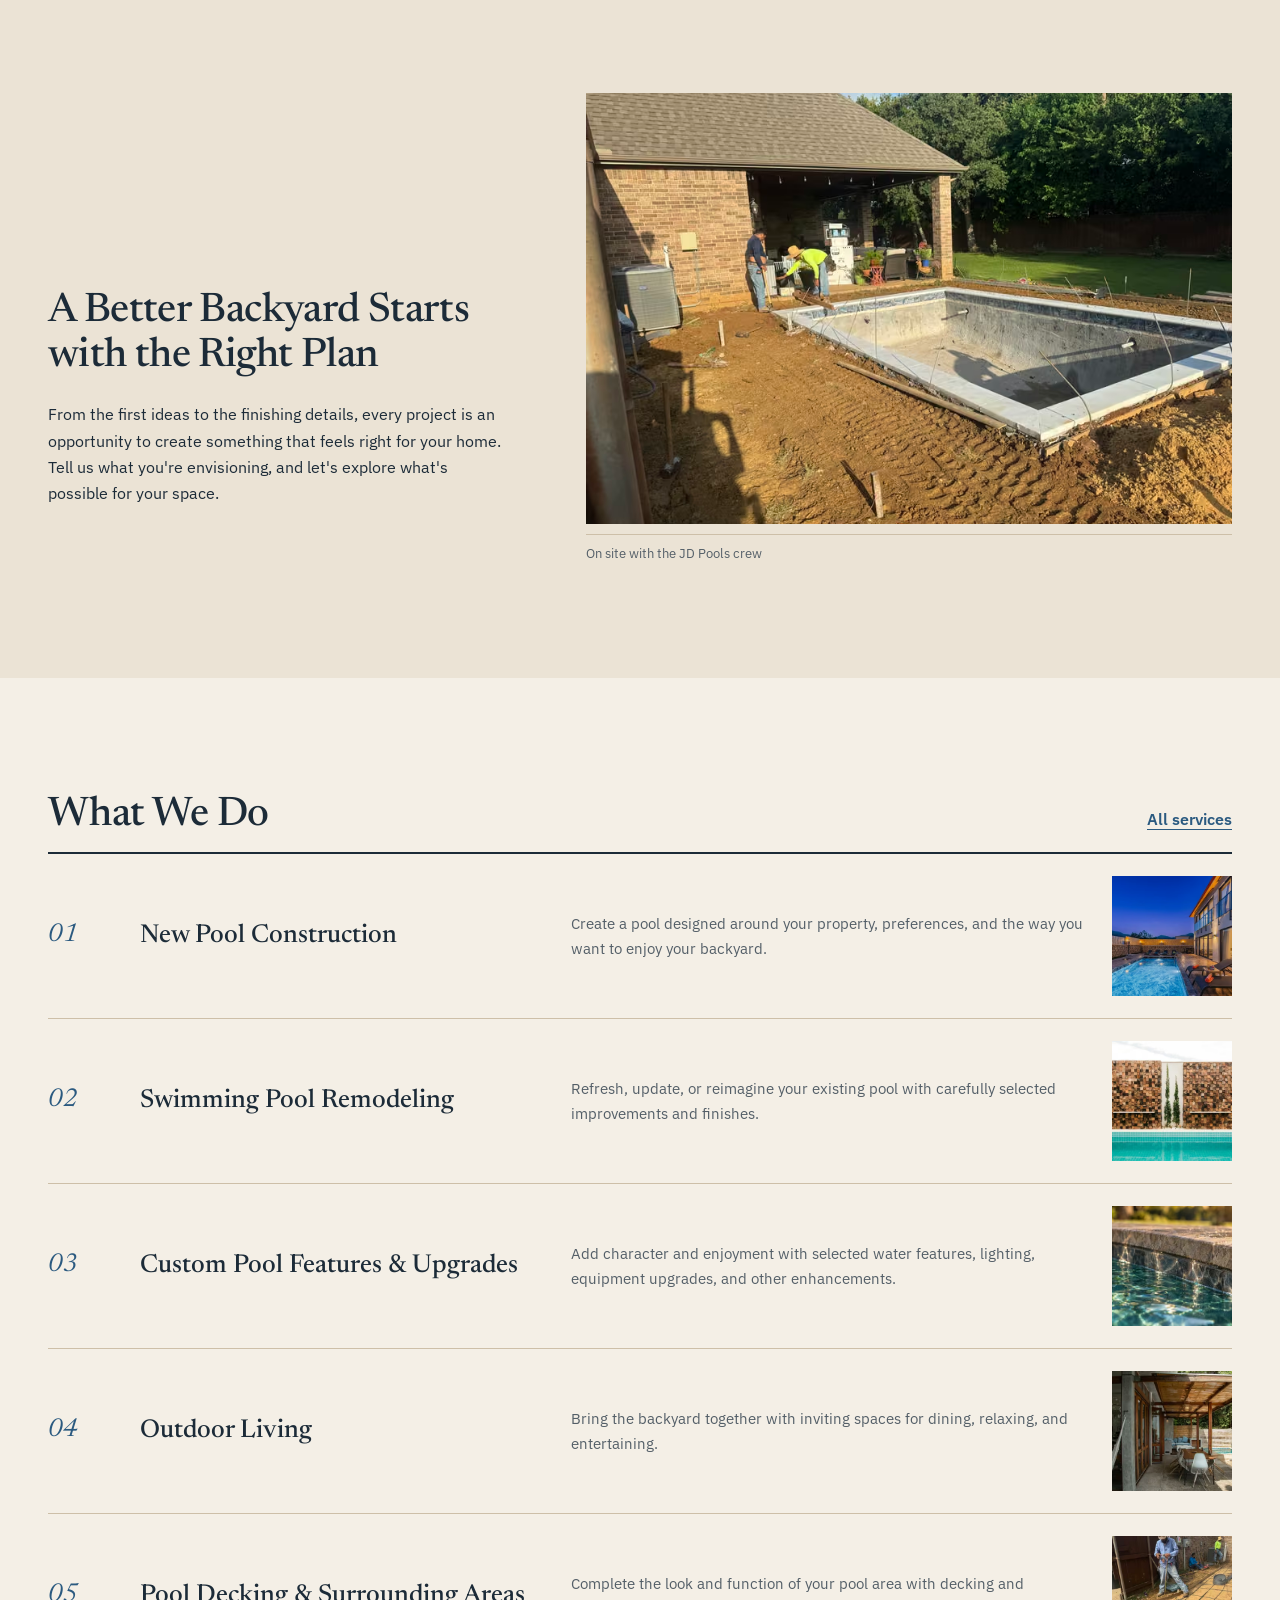
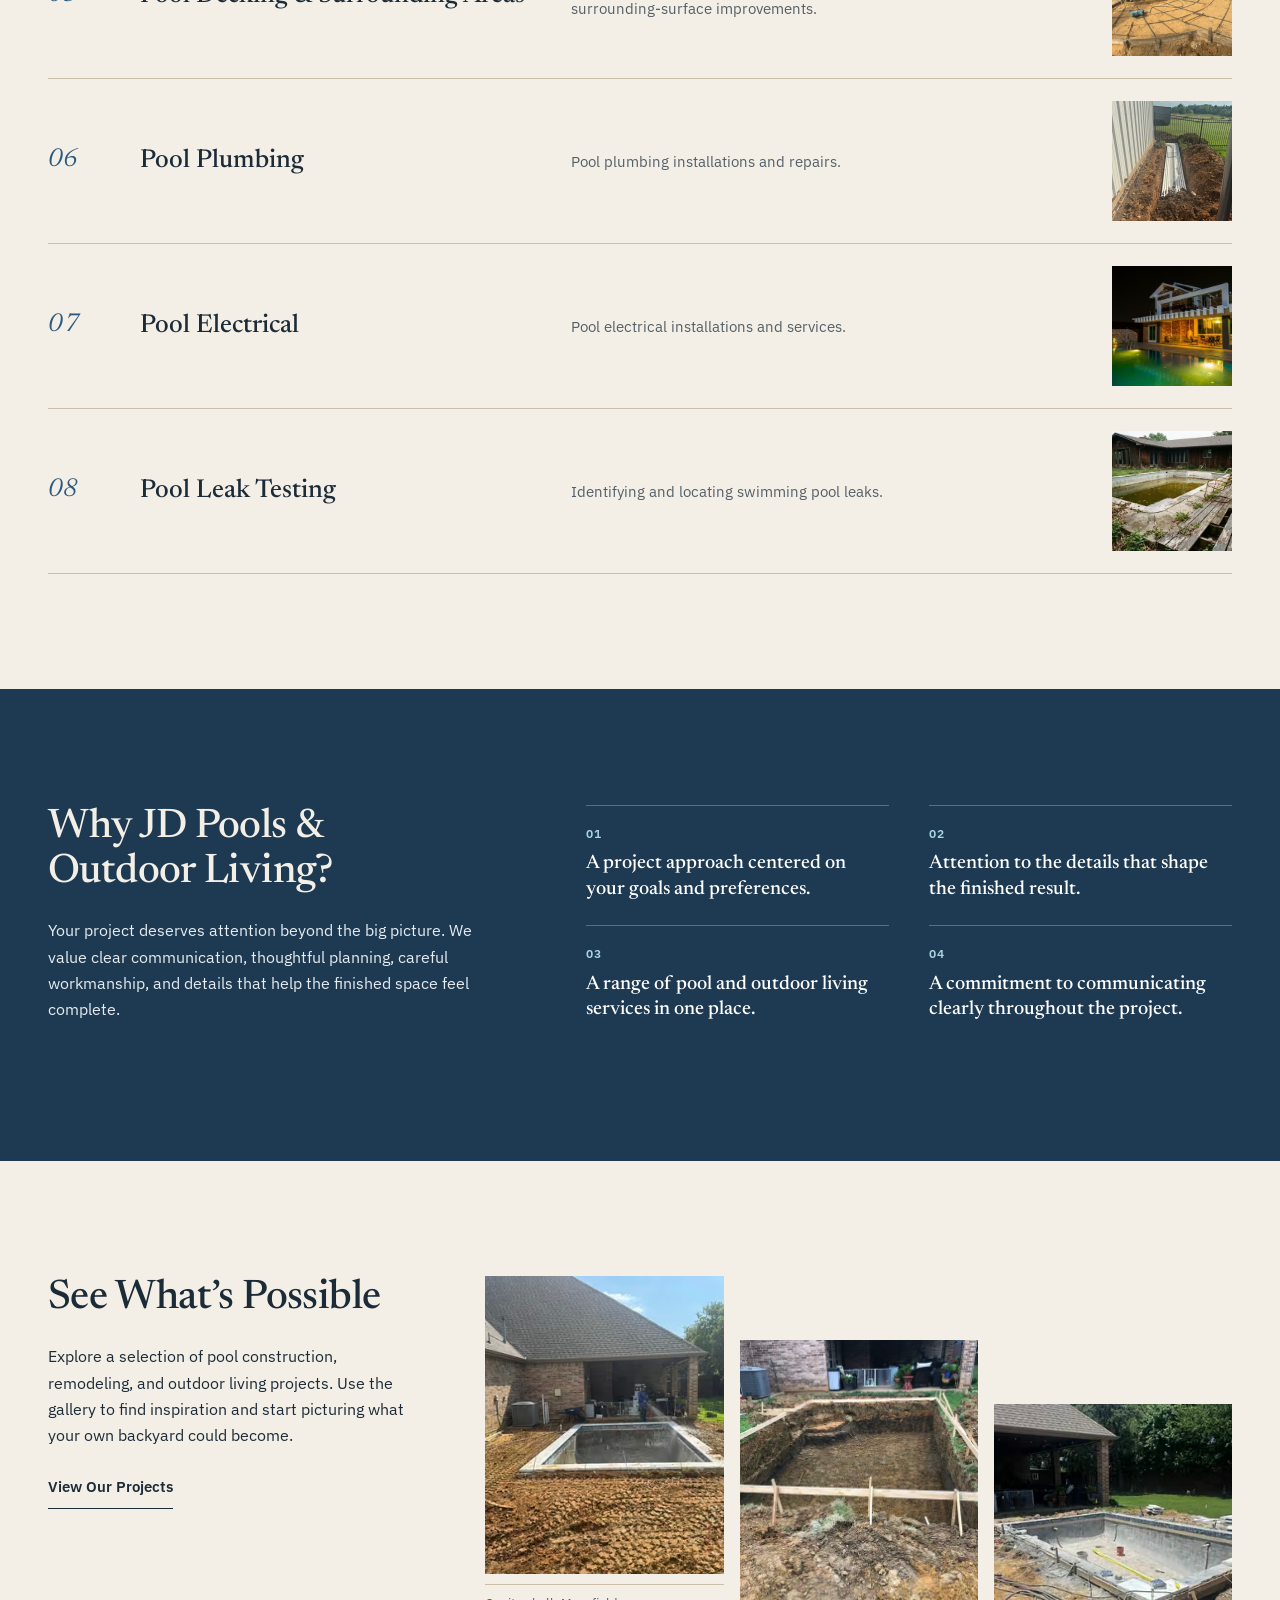
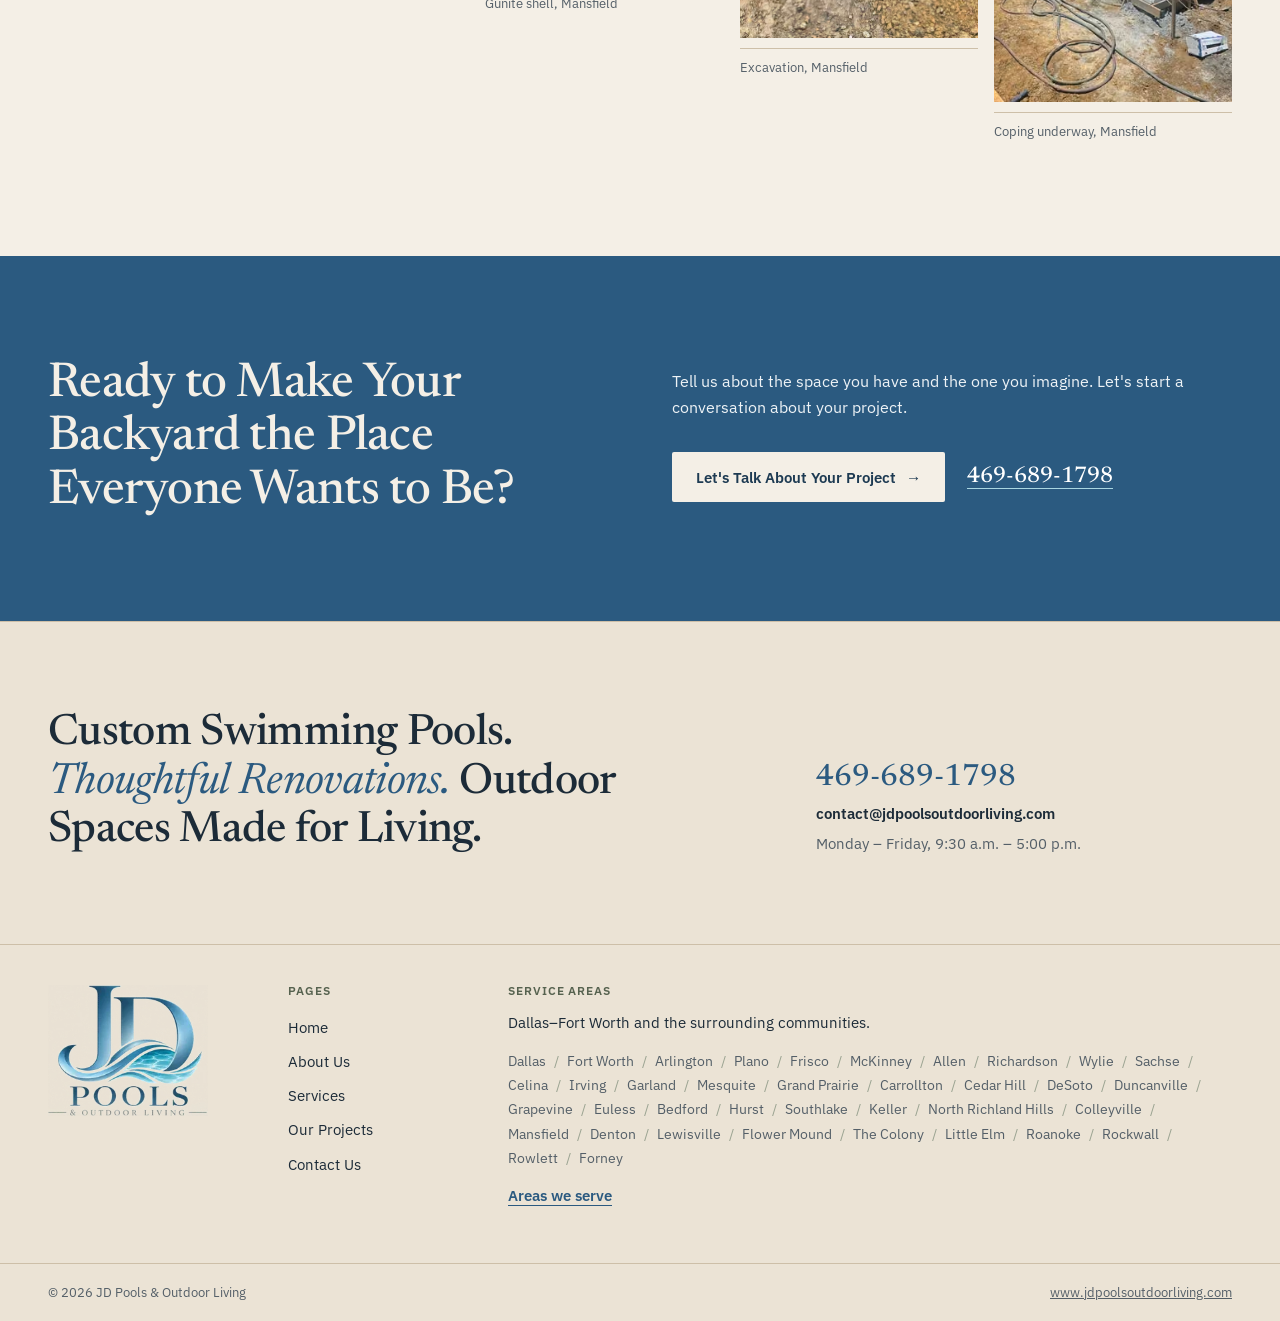
==== commit a216f7fc: "Update preview with licensed Adobe Stock page heroes Rebuild of the private source. Inner-page banne" ====
--- a/index.html
+++ b/index.html
@@ -17,8 +17,8 @@
 <link rel="preload" href="static/fonts/newsreader-500-latin.woff2" as="font" type="font/woff2" crossorigin>
 <link rel="preload" href="static/fonts/newsreader-400i-latin.woff2" as="font" type="font/woff2" crossorigin>
 <link rel="preload" href="static/fonts/ibmplexsans-var-latin.woff2" as="font" type="font/woff2" crossorigin>
-<link rel="stylesheet" href="static/css/site.css?v=202611112017">
-<link rel="preload" as="image" type="image/avif" media="(max-width: 899px)" imagesrcset="static/img/photos/cx-f1-d-m-480.avif 480w, static/img/photos/cx-f1-d-m-800.avif 800w, static/img/photos/cx-f1-d-m-1200.avif 1200w, static/img/photos/cx-f1-d-m-1440.avif 1440w" imagesizes="100vw" fetchpriority="high"><link rel="preload" as="image" type="image/avif" media="(min-width: 900px)" imagesrcset="static/img/photos/cx-f1-d-480.avif 480w, static/img/photos/cx-f1-d-800.avif 800w, static/img/photos/cx-f1-d-1200.avif 1200w, static/img/photos/cx-f1-d-1600.avif 1600w, static/img/photos/cx-f1-d-1920.avif 1920w" imagesizes="50vw" fetchpriority="high"><script type="application/ld+json">{
+<link rel="stylesheet" href="static/css/site.css?v=202611121333">
+<link rel="preload" as="image" type="image/avif" media="(max-width: 899px)" imagesrcset="static/img/photos/as-2088294755-m-480.avif 480w, static/img/photos/as-2088294755-m-800.avif 800w, static/img/photos/as-2088294755-m-1200.avif 1200w, static/img/photos/as-2088294755-m-1600.avif 1600w" imagesizes="100vw" fetchpriority="high"><link rel="preload" as="image" type="image/avif" media="(min-width: 900px)" imagesrcset="static/img/photos/as-2088294755-480.avif 480w, static/img/photos/as-2088294755-800.avif 800w, static/img/photos/as-2088294755-1200.avif 1200w, static/img/photos/as-2088294755-1600.avif 1600w, static/img/photos/as-2088294755-1920.avif 1920w" imagesizes="50vw" fetchpriority="high"><script type="application/ld+json">{
  "@context": "https://schema.org",
  "@type": [
   "LocalBusiness",
@@ -587,8 +587,7 @@
     </div>
   </div>
   <figure class="split-hero__media">
-    <div class="photo split-hero__photo" style="aspect-ratio:3/4" data-src="concept"><picture><source media="(max-width: 899px)" type="image/avif" srcset="static/img/photos/cx-f1-d-m-480.avif 480w, static/img/photos/cx-f1-d-m-800.avif 800w, static/img/photos/cx-f1-d-m-1200.avif 1200w, static/img/photos/cx-f1-d-m-1440.avif 1440w" sizes="100vw"><source media="(max-width: 899px)" type="image/webp" srcset="static/img/photos/cx-f1-d-m-480.webp 480w, static/img/photos/cx-f1-d-m-800.webp 800w, static/img/photos/cx-f1-d-m-1200.webp 1200w, static/img/photos/cx-f1-d-m-1440.webp 1440w" sizes="100vw"><source media="(max-width: 899px)" srcset="static/img/photos/cx-f1-d-m-480.jpg 480w, static/img/photos/cx-f1-d-m-800.jpg 800w, static/img/photos/cx-f1-d-m-1200.jpg 1200w, static/img/photos/cx-f1-d-m-1440.jpg 1440w" sizes="100vw"><source type="image/avif" srcset="static/img/photos/cx-f1-d-480.avif 480w, static/img/photos/cx-f1-d-800.avif 800w, static/img/photos/cx-f1-d-1200.avif 1200w, static/img/photos/cx-f1-d-1600.avif 1600w, static/img/photos/cx-f1-d-1920.avif 1920w" sizes="(min-width: 900px) 50vw, 100vw"><source type="image/webp" srcset="static/img/photos/cx-f1-d-480.webp 480w, static/img/photos/cx-f1-d-800.webp 800w, static/img/photos/cx-f1-d-1200.webp 1200w, static/img/photos/cx-f1-d-1600.webp 1600w, static/img/photos/cx-f1-d-1920.webp 1920w" sizes="(min-width: 900px) 50vw, 100vw"><img src="static/img/photos/cx-f1-d-1200.jpg" srcset="static/img/photos/cx-f1-d-480.jpg 480w, static/img/photos/cx-f1-d-800.jpg 800w, static/img/photos/cx-f1-d-1200.jpg 1200w, static/img/photos/cx-f1-d-1600.jpg 1600w, static/img/photos/cx-f1-d-1920.jpg 1920w" sizes="(min-width: 900px) 50vw, 100vw" alt="Finished dusk backyard with a lit modern house and pool (concept image)" width="1200" height="675" fetchpriority="high" loading="eager" decoding="async" style="object-position:50% 45%"></picture></div>
-    <figcaption>Concept image</figcaption>
+    <div class="photo split-hero__photo" style="aspect-ratio:3/4" data-src="adobe"><picture><source media="(max-width: 899px)" type="image/avif" srcset="static/img/photos/as-2088294755-m-480.avif 480w, static/img/photos/as-2088294755-m-800.avif 800w, static/img/photos/as-2088294755-m-1200.avif 1200w, static/img/photos/as-2088294755-m-1600.avif 1600w" sizes="100vw"><source media="(max-width: 899px)" type="image/webp" srcset="static/img/photos/as-2088294755-m-480.webp 480w, static/img/photos/as-2088294755-m-800.webp 800w, static/img/photos/as-2088294755-m-1200.webp 1200w, static/img/photos/as-2088294755-m-1600.webp 1600w" sizes="100vw"><source media="(max-width: 899px)" srcset="static/img/photos/as-2088294755-m-480.jpg 480w, static/img/photos/as-2088294755-m-800.jpg 800w, static/img/photos/as-2088294755-m-1200.jpg 1200w, static/img/photos/as-2088294755-m-1600.jpg 1600w" sizes="100vw"><source type="image/avif" srcset="static/img/photos/as-2088294755-480.avif 480w, static/img/photos/as-2088294755-800.avif 800w, static/img/photos/as-2088294755-1200.avif 1200w, static/img/photos/as-2088294755-1600.avif 1600w, static/img/photos/as-2088294755-1920.avif 1920w" sizes="(min-width: 900px) 50vw, 100vw"><source type="image/webp" srcset="static/img/photos/as-2088294755-480.webp 480w, static/img/photos/as-2088294755-800.webp 800w, static/img/photos/as-2088294755-1200.webp 1200w, static/img/photos/as-2088294755-1600.webp 1600w, static/img/photos/as-2088294755-1920.webp 1920w" sizes="(min-width: 900px) 50vw, 100vw"><img src="static/img/photos/as-2088294755-1200.jpg" srcset="static/img/photos/as-2088294755-480.jpg 480w, static/img/photos/as-2088294755-800.jpg 800w, static/img/photos/as-2088294755-1200.jpg 1200w, static/img/photos/as-2088294755-1600.jpg 1600w, static/img/photos/as-2088294755-1920.jpg 1920w" sizes="(min-width: 900px) 50vw, 100vw" alt="Finished backyard pool at sunset in front of a lit craftsman-style house, with a raised spa and a covered outdoor kitchen" width="1200" height="800" fetchpriority="high" loading="eager" decoding="async" style="object-position:50% 52%"></picture></div>
   </figure>
 </section>
 
@@ -750,6 +749,6 @@
     <p><a href="https://www.jdpoolsoutdoorliving.com/">www.jdpoolsoutdoorliving.com</a></p>
   </div>
 </footer>
-<script src="static/js/site.js?v=202611112017" defer></script>
+<script src="static/js/site.js?v=202611121333" defer></script>
 </body>
 </html>
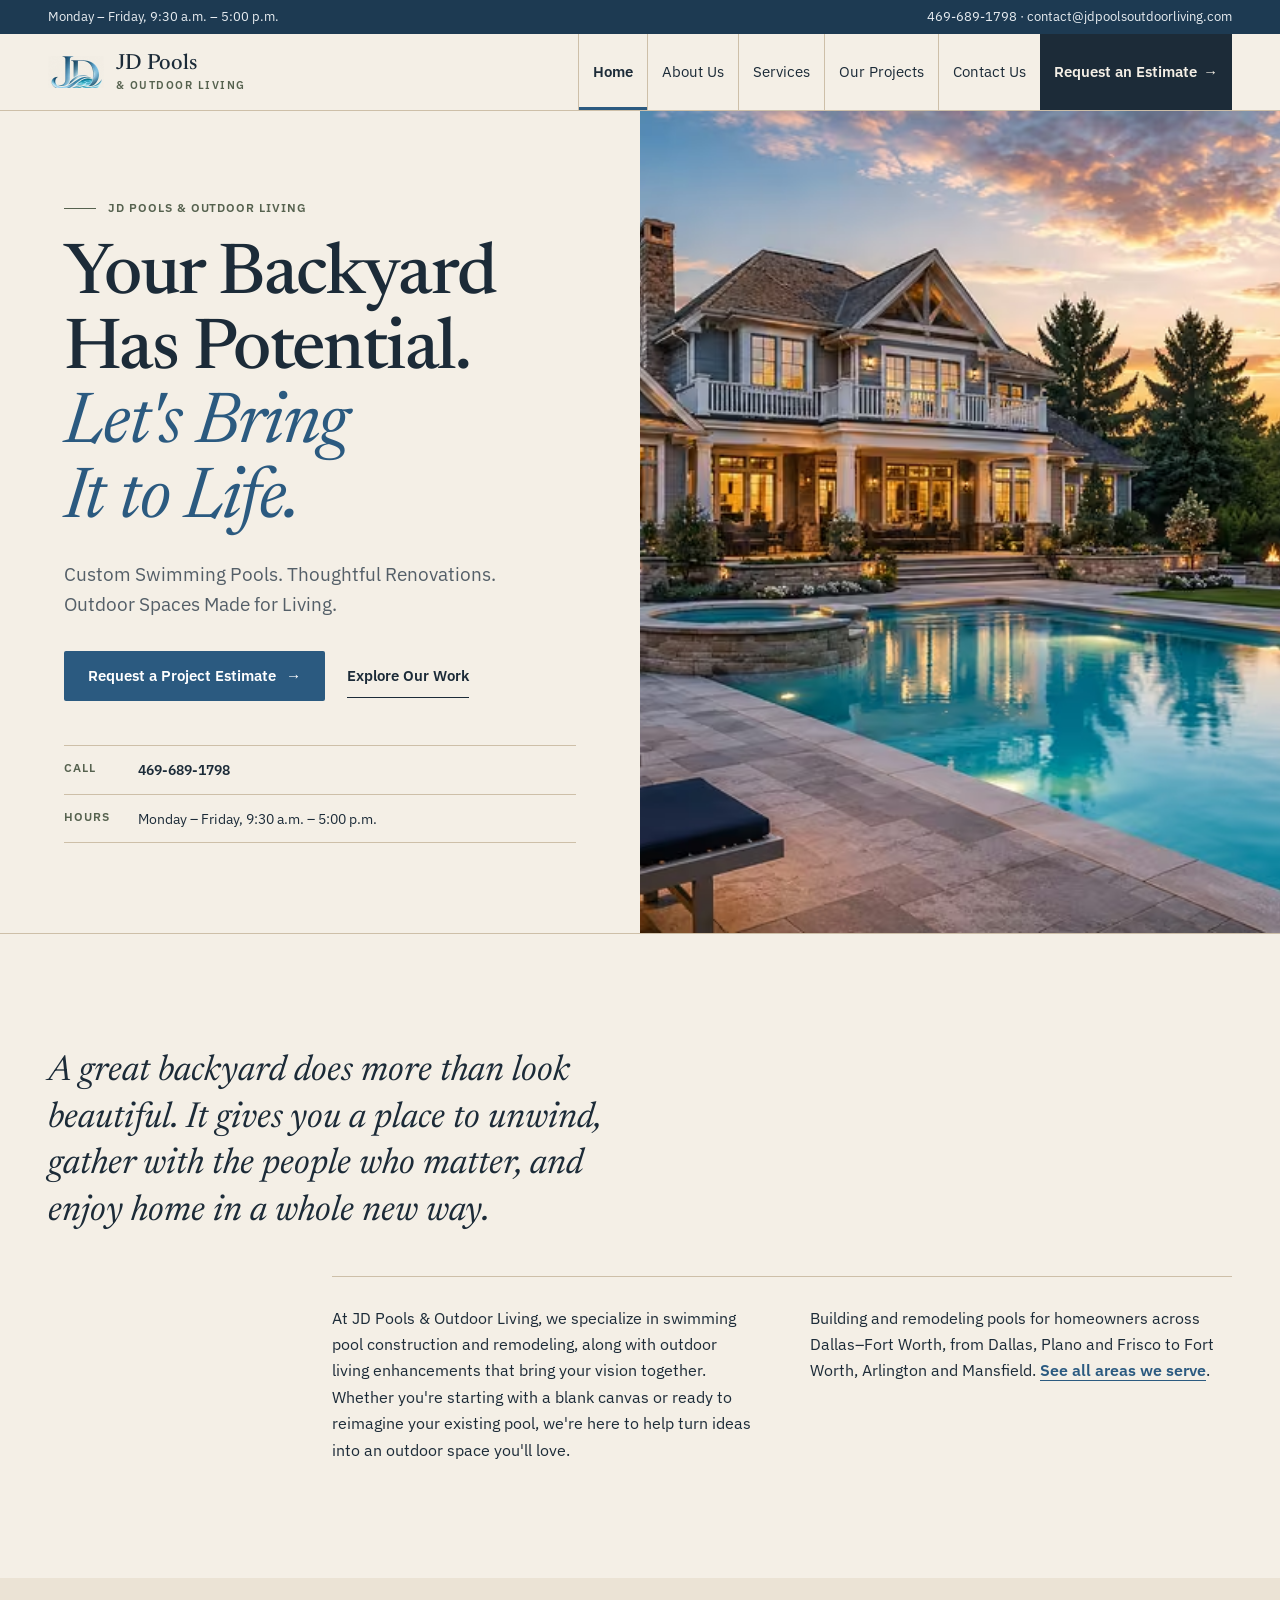
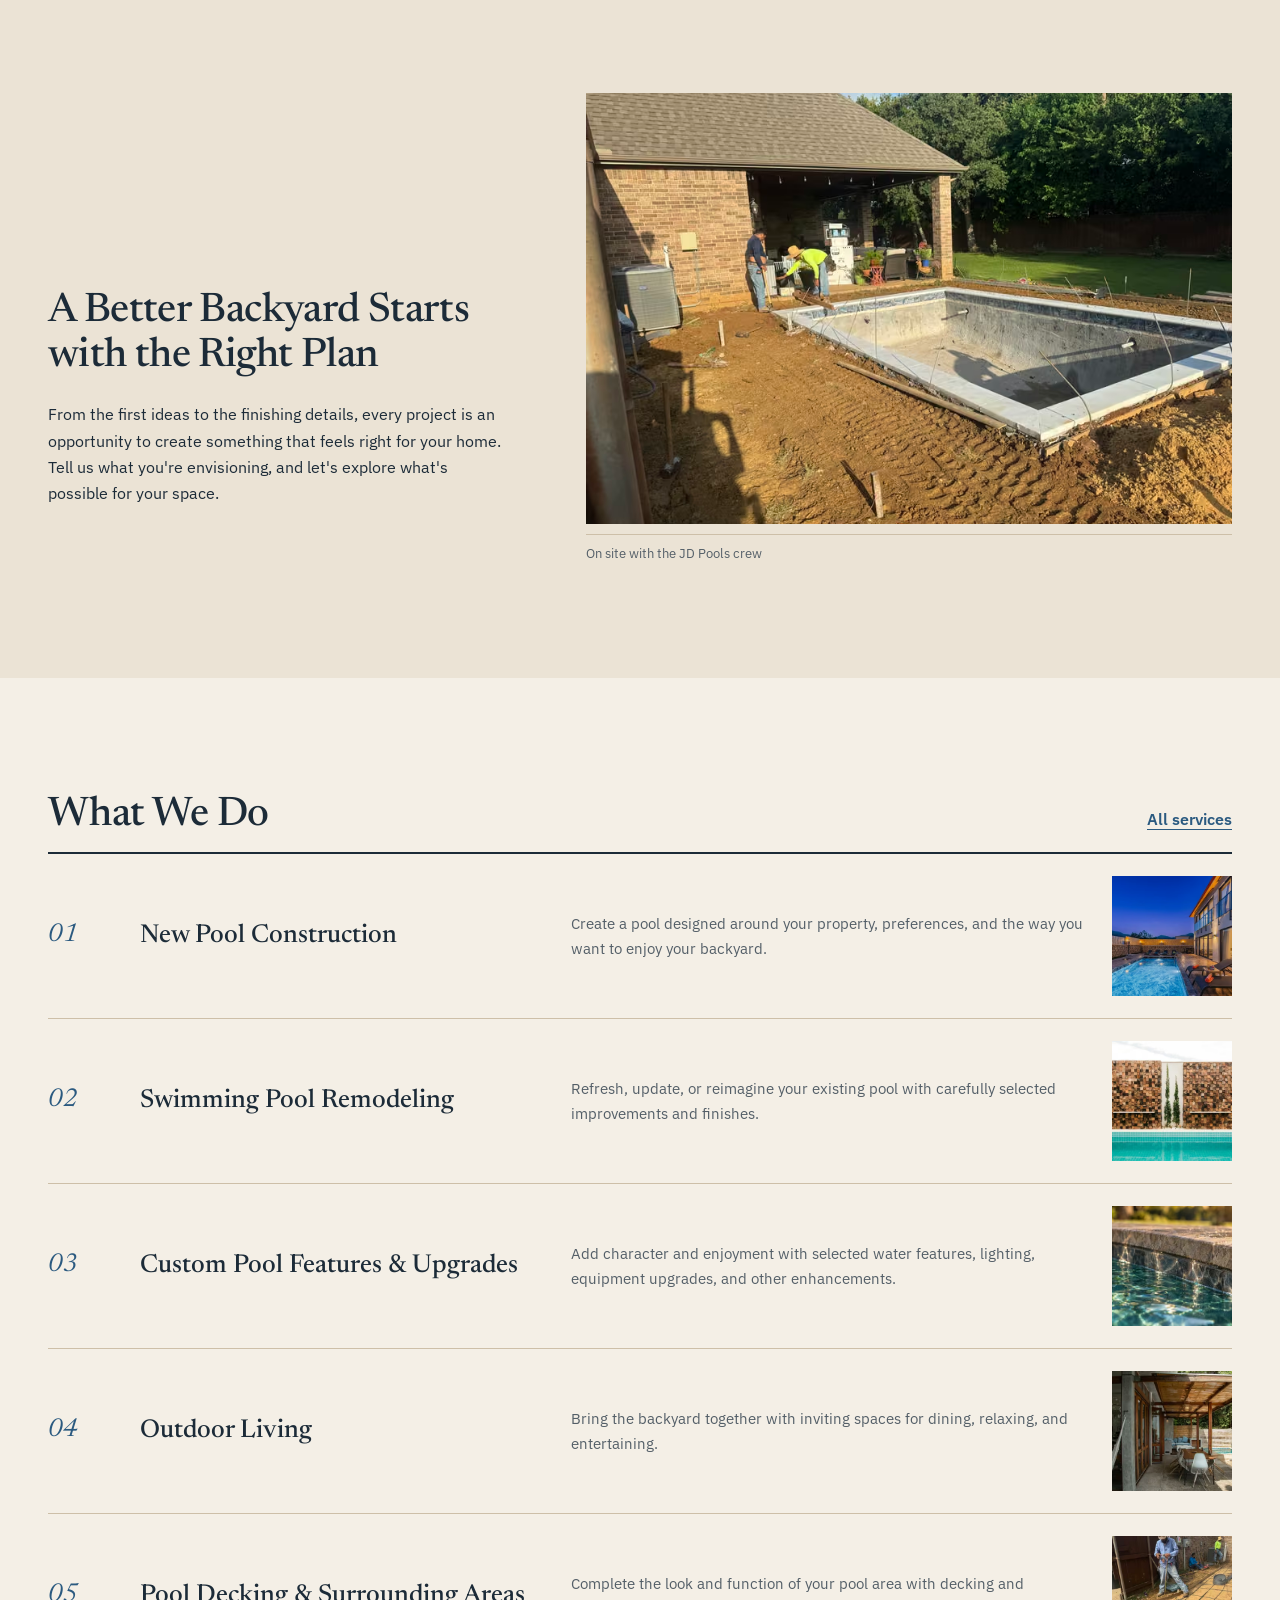
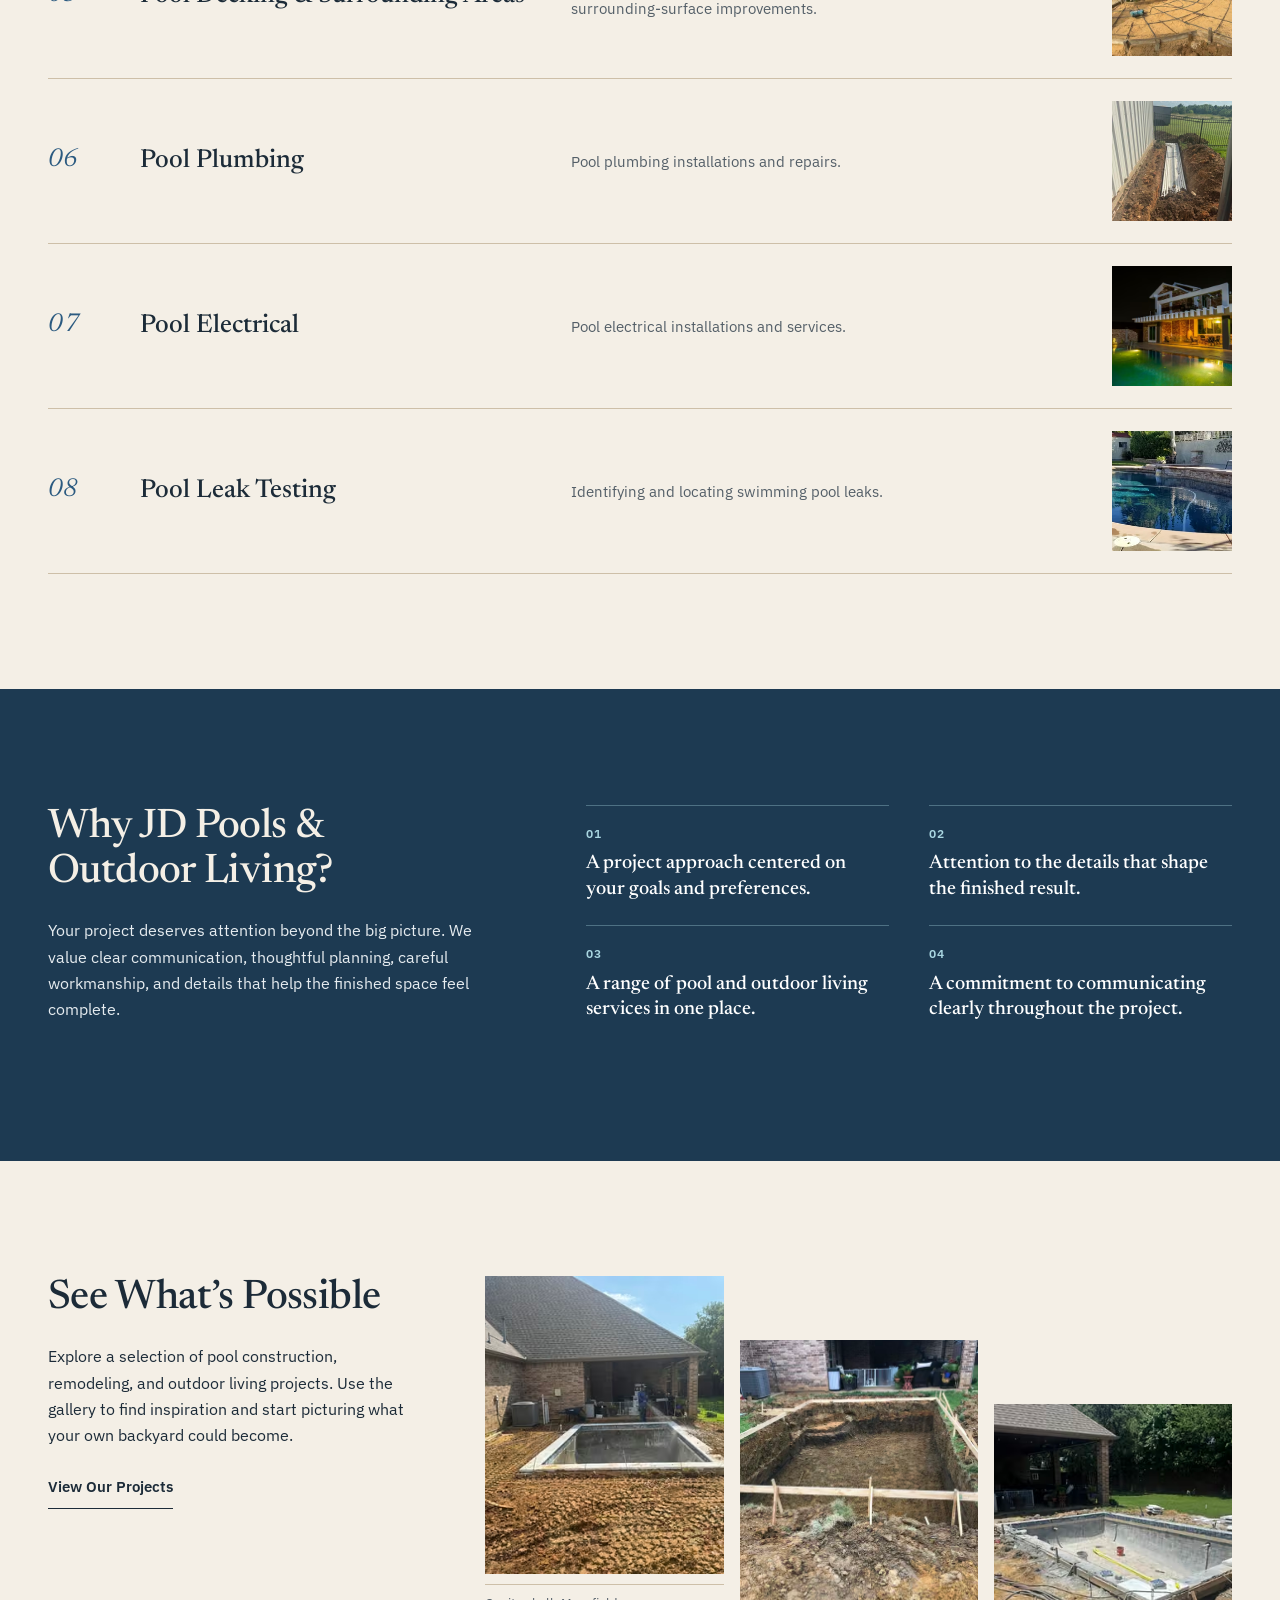
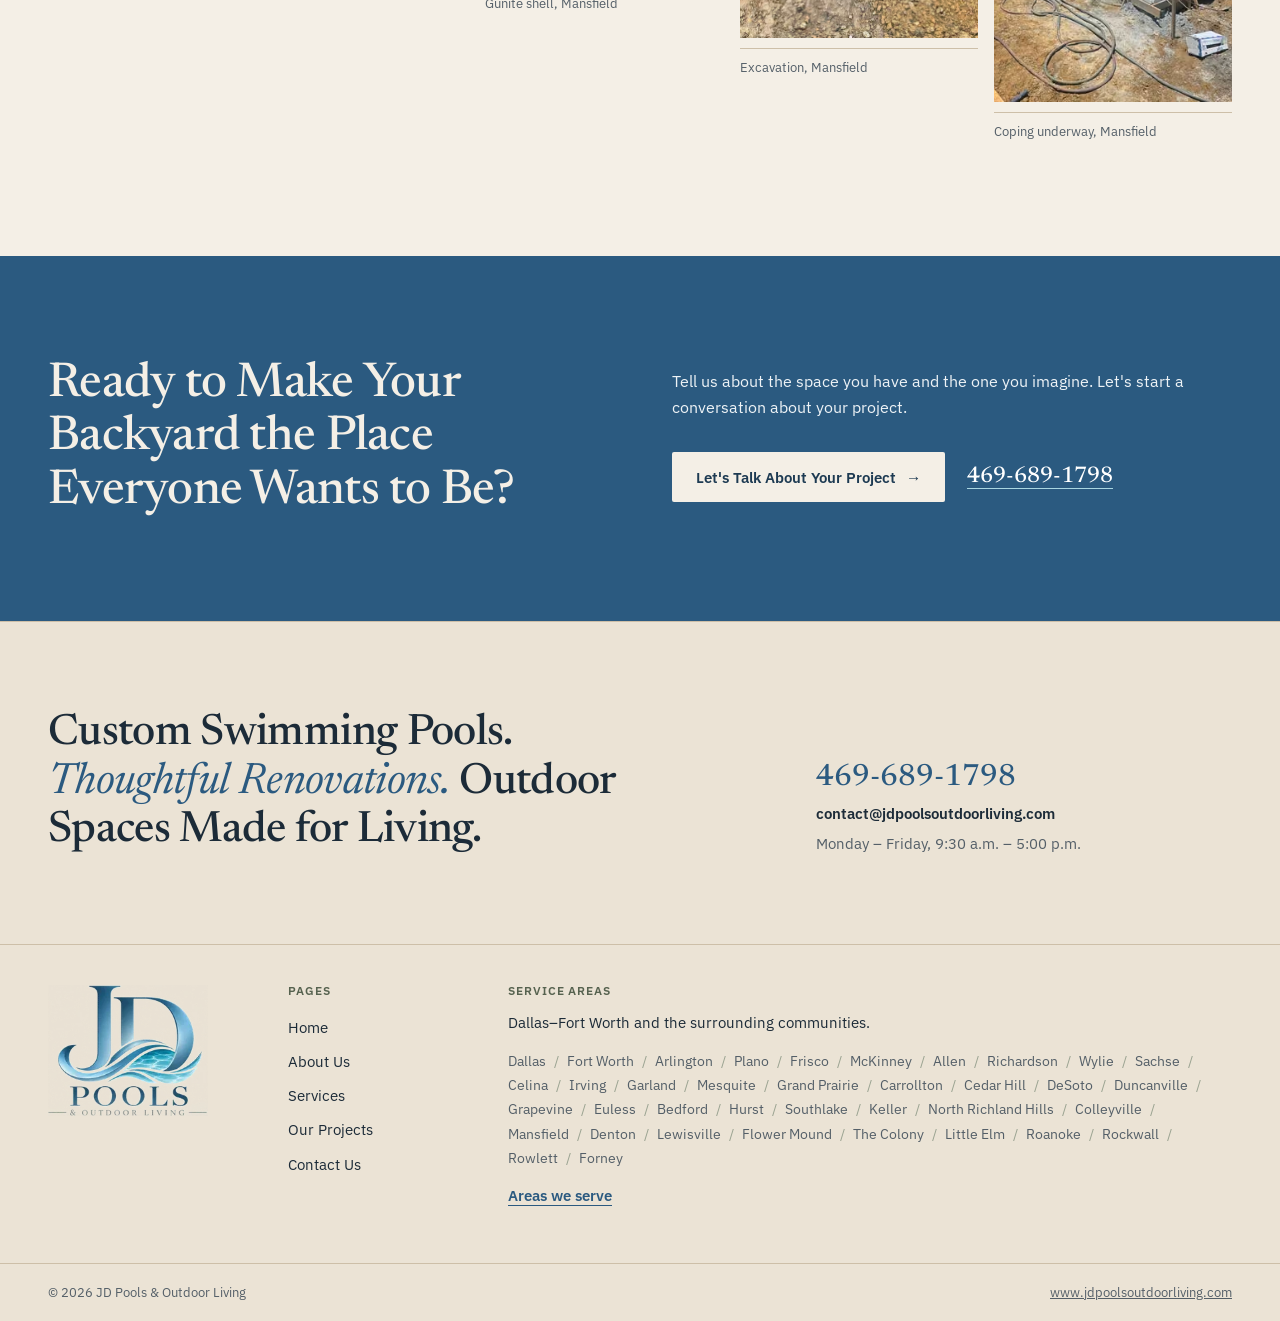
==== commit 4e63c061: "Update preview: replace Pool Leak Testing image The Home “What We Do” Pool Leak Testing card no long" ====
--- a/index.html
+++ b/index.html
@@ -17,7 +17,7 @@
 <link rel="preload" href="static/fonts/newsreader-500-latin.woff2" as="font" type="font/woff2" crossorigin>
 <link rel="preload" href="static/fonts/newsreader-400i-latin.woff2" as="font" type="font/woff2" crossorigin>
 <link rel="preload" href="static/fonts/ibmplexsans-var-latin.woff2" as="font" type="font/woff2" crossorigin>
-<link rel="stylesheet" href="static/css/site.css?v=202611121333">
+<link rel="stylesheet" href="static/css/site.css?v=202611152344">
 <link rel="preload" as="image" type="image/avif" media="(max-width: 899px)" imagesrcset="static/img/photos/as-2088294755-m-480.avif 480w, static/img/photos/as-2088294755-m-800.avif 800w, static/img/photos/as-2088294755-m-1200.avif 1200w, static/img/photos/as-2088294755-m-1600.avif 1600w" imagesizes="100vw" fetchpriority="high"><link rel="preload" as="image" type="image/avif" media="(min-width: 900px)" imagesrcset="static/img/photos/as-2088294755-480.avif 480w, static/img/photos/as-2088294755-800.avif 800w, static/img/photos/as-2088294755-1200.avif 1200w, static/img/photos/as-2088294755-1600.avif 1600w, static/img/photos/as-2088294755-1920.avif 1920w" imagesizes="50vw" fetchpriority="high"><script type="application/ld+json">{
  "@context": "https://schema.org",
  "@type": [
@@ -676,7 +676,7 @@
         <span class="row__n" aria-hidden="true">08</span>
         <h3 class="row__t">Pool Leak Testing</h3>
         <p class="row__d">Identifying and locating swimming pool leaks.</p>
-        <span class="row__img"><div class="photo thumb" style="aspect-ratio:1/1" data-src="concept"><picture><source type="image/avif" srcset="static/img/photos/cx-sv-repairs-480.avif 480w, static/img/photos/cx-sv-repairs-800.avif 800w, static/img/photos/cx-sv-repairs-900.avif 900w" sizes="(min-width: 900px) 120px, 88px"><source type="image/webp" srcset="static/img/photos/cx-sv-repairs-480.webp 480w, static/img/photos/cx-sv-repairs-800.webp 800w, static/img/photos/cx-sv-repairs-900.webp 900w" sizes="(min-width: 900px) 120px, 88px"><img src="static/img/photos/cx-sv-repairs-900.jpg" srcset="static/img/photos/cx-sv-repairs-480.jpg 480w, static/img/photos/cx-sv-repairs-800.jpg 800w, static/img/photos/cx-sv-repairs-900.jpg 900w" sizes="(min-width: 900px) 120px, 88px" alt="Pool and spa area during a repair visit (concept image)" width="900" height="600" loading="lazy" decoding="async" style="object-position:50% 50%"></picture></div></span>
+        <span class="row__img"><div class="photo thumb" style="aspect-ratio:1/1" data-src="stock"><picture><source type="image/avif" srcset="static/img/photos/stock-pool-service-480.avif 480w, static/img/photos/stock-pool-service-800.avif 800w, static/img/photos/stock-pool-service-1200.avif 1200w, static/img/photos/stock-pool-service-1600.avif 1600w" sizes="(min-width: 900px) 120px, 88px"><source type="image/webp" srcset="static/img/photos/stock-pool-service-480.webp 480w, static/img/photos/stock-pool-service-800.webp 800w, static/img/photos/stock-pool-service-1200.webp 1200w, static/img/photos/stock-pool-service-1600.webp 1600w" sizes="(min-width: 900px) 120px, 88px"><img src="static/img/photos/stock-pool-service-1200.jpg" srcset="static/img/photos/stock-pool-service-480.jpg 480w, static/img/photos/stock-pool-service-800.jpg 800w, static/img/photos/stock-pool-service-1200.jpg 1200w, static/img/photos/stock-pool-service-1600.jpg 1600w" sizes="(min-width: 900px) 120px, 88px" alt="Backyard pool during a service visit, with the skimmer lid off and a hose line in the water (stock photo)" width="1200" height="584" loading="lazy" decoding="async" style="object-position:50% 55%"></picture></div></span>
       </a>
     </li>
   </ol>
@@ -749,6 +749,6 @@
     <p><a href="https://www.jdpoolsoutdoorliving.com/">www.jdpoolsoutdoorliving.com</a></p>
   </div>
 </footer>
-<script src="static/js/site.js?v=202611121333" defer></script>
+<script src="static/js/site.js?v=202611152344" defer></script>
 </body>
 </html>
